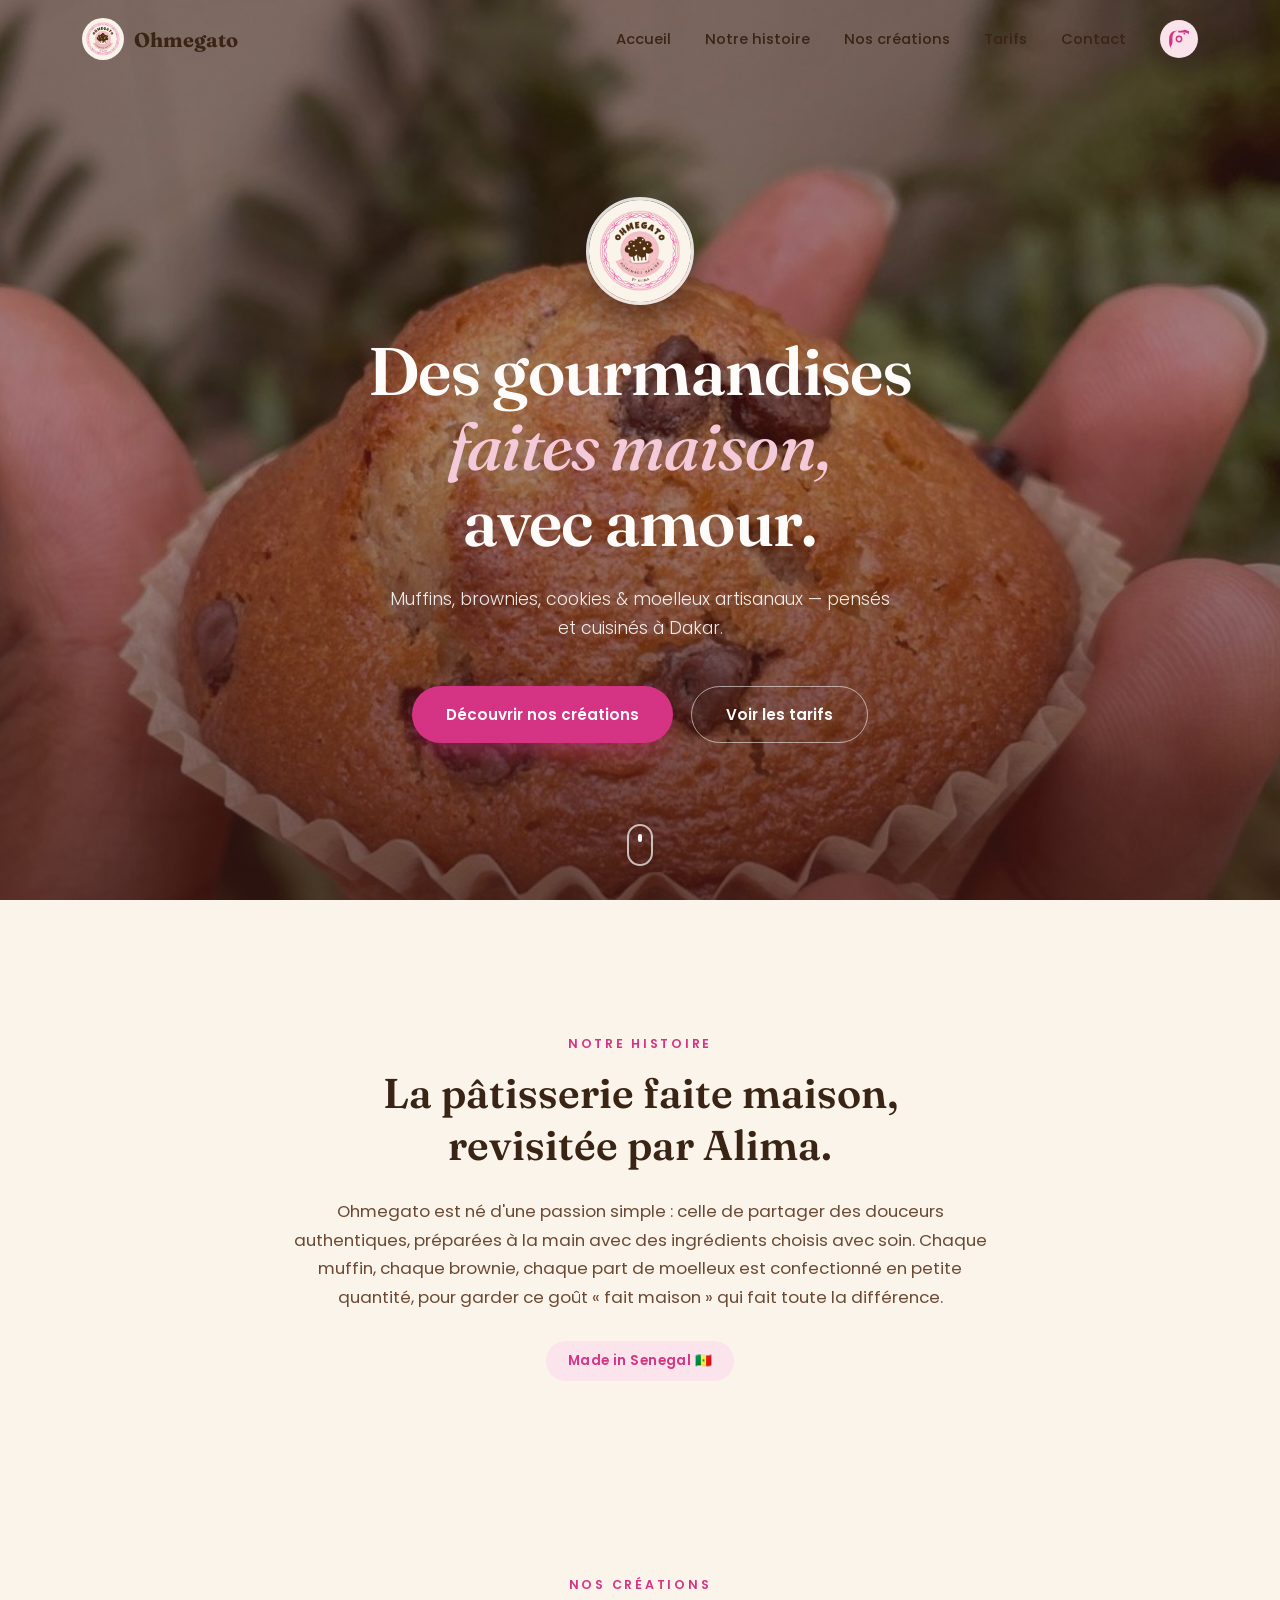
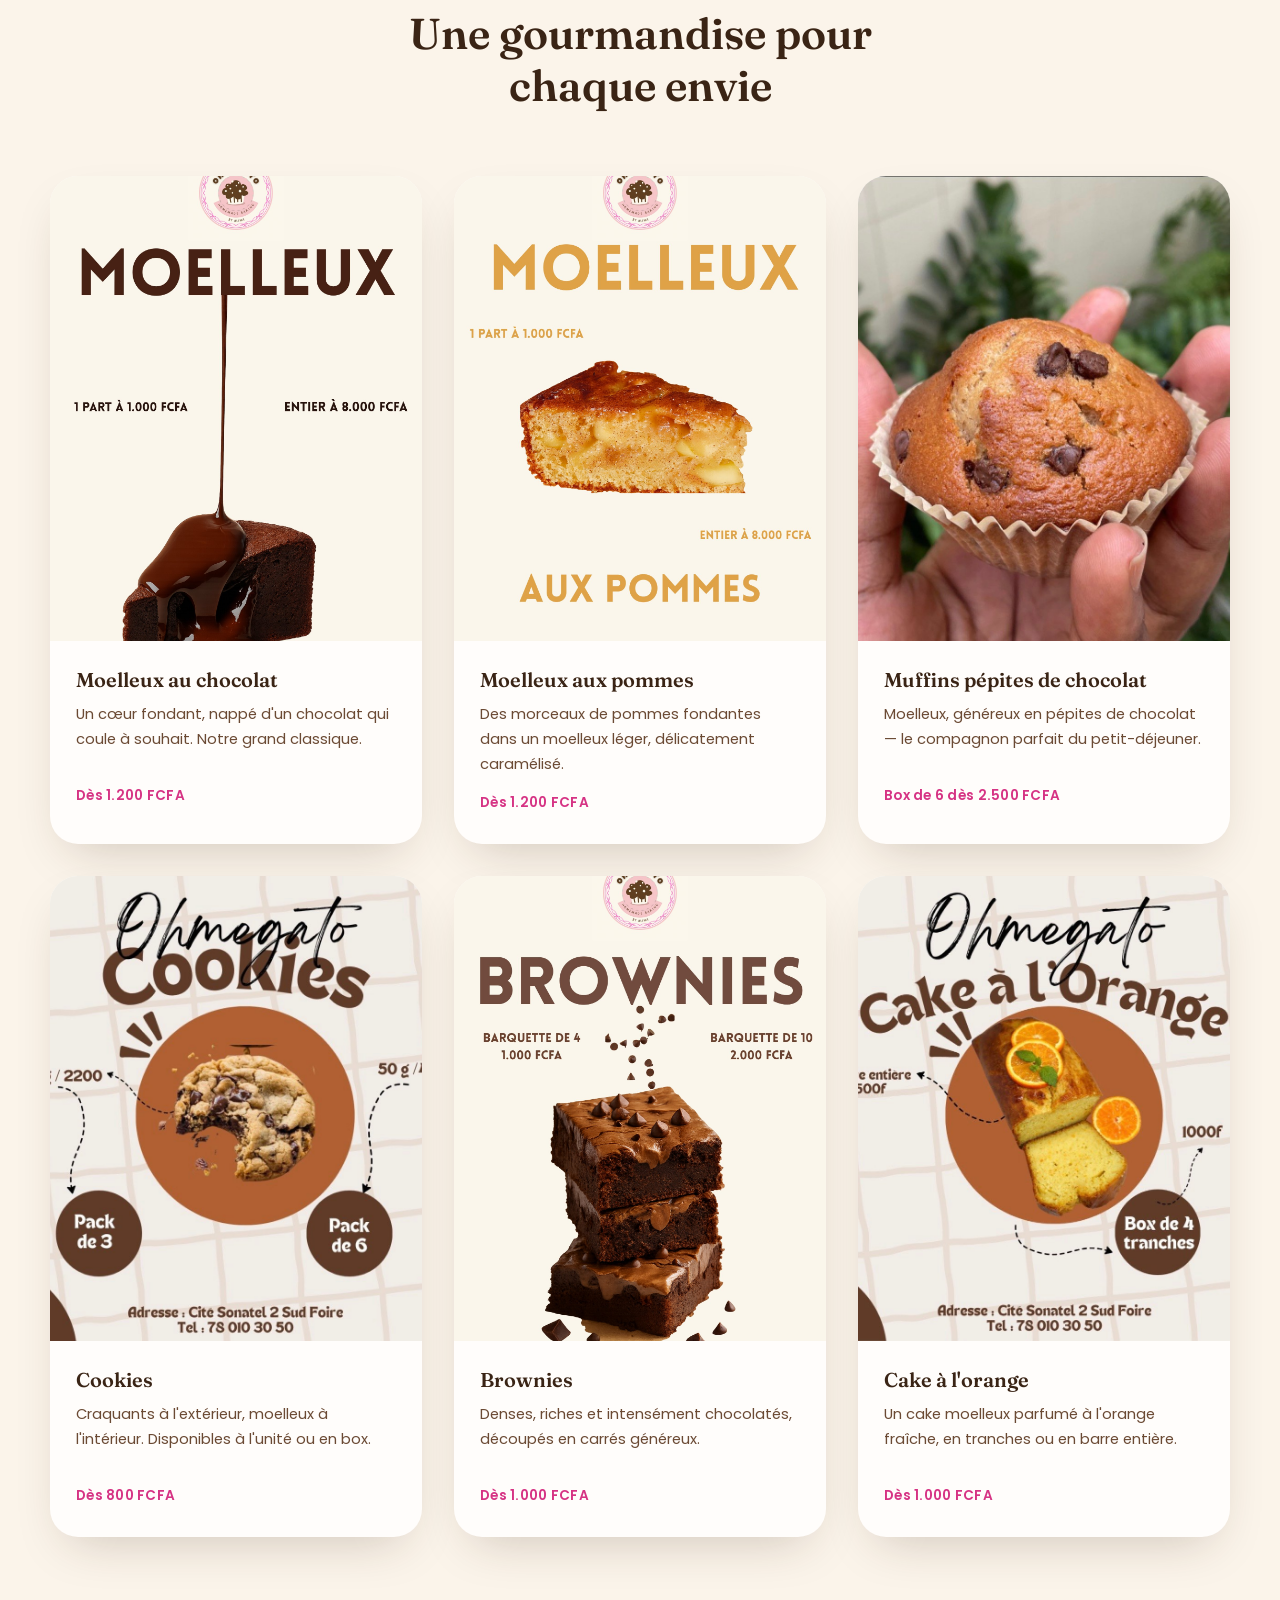
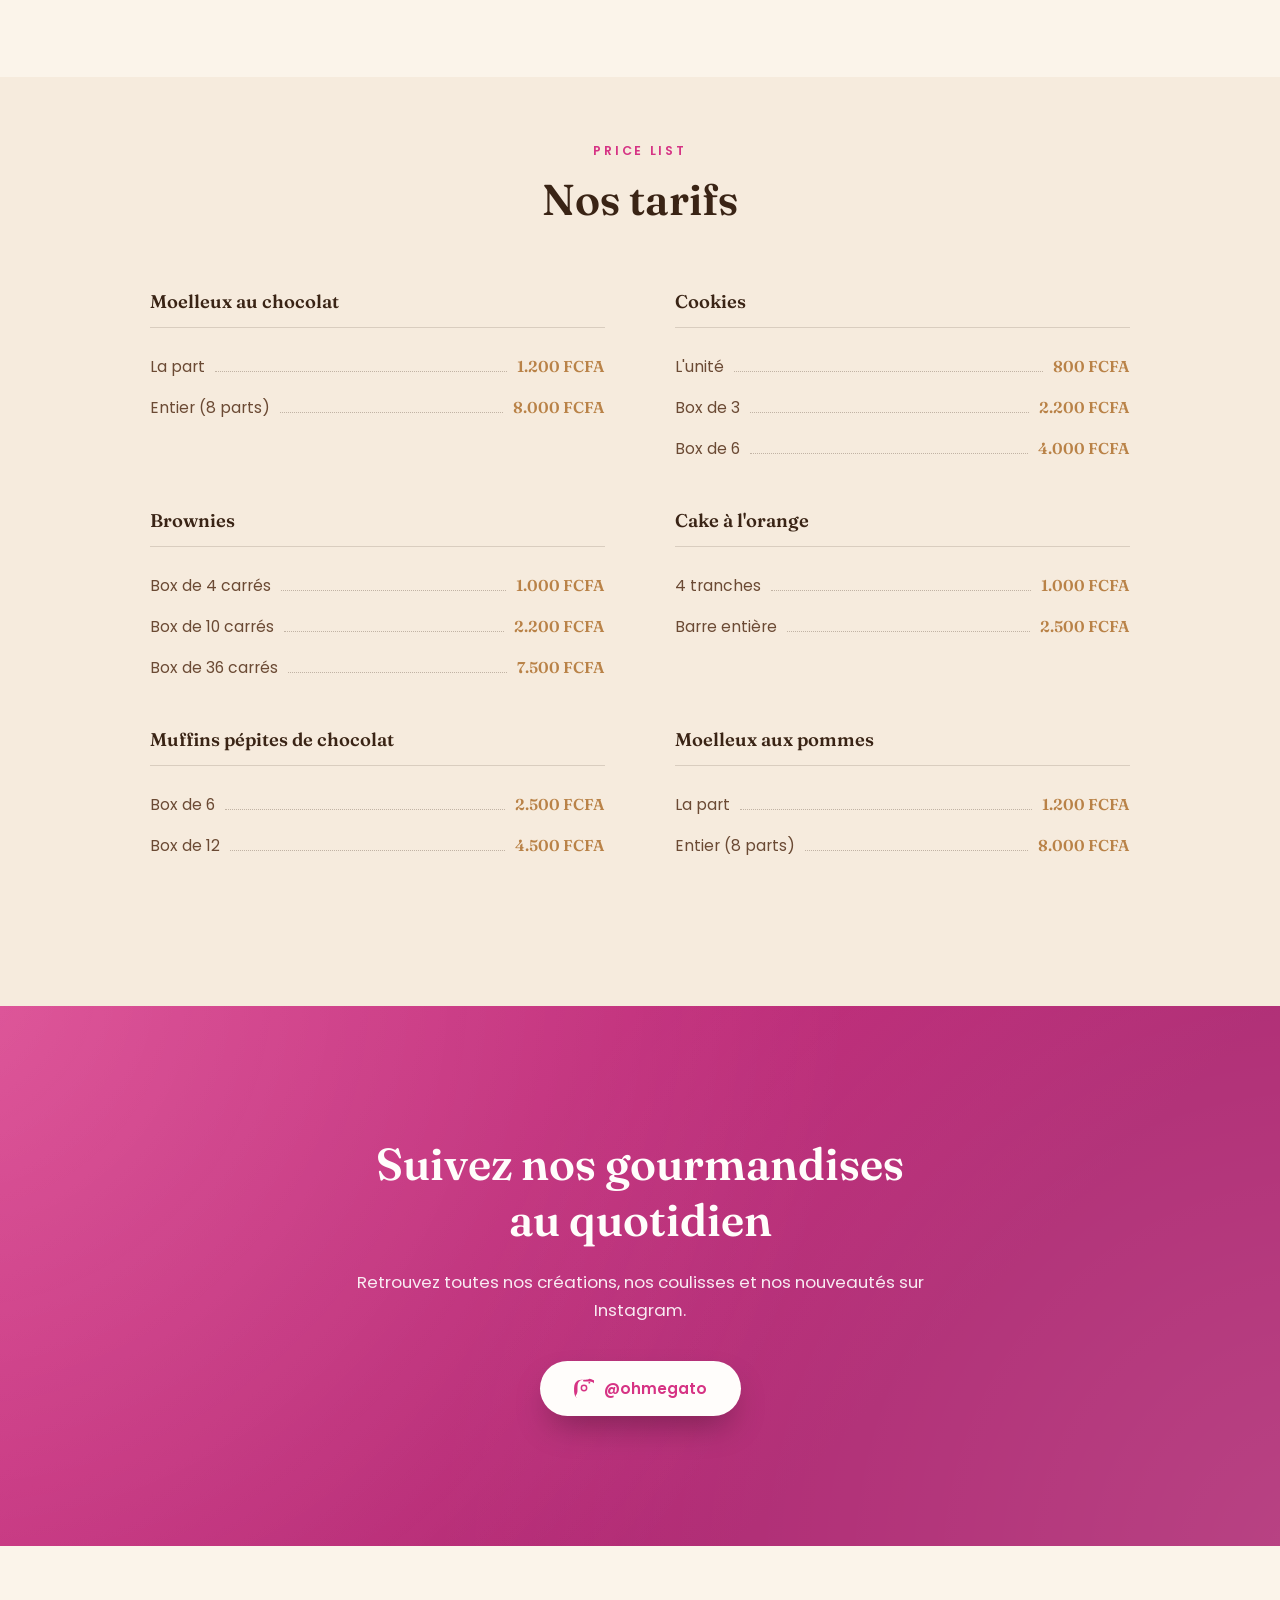
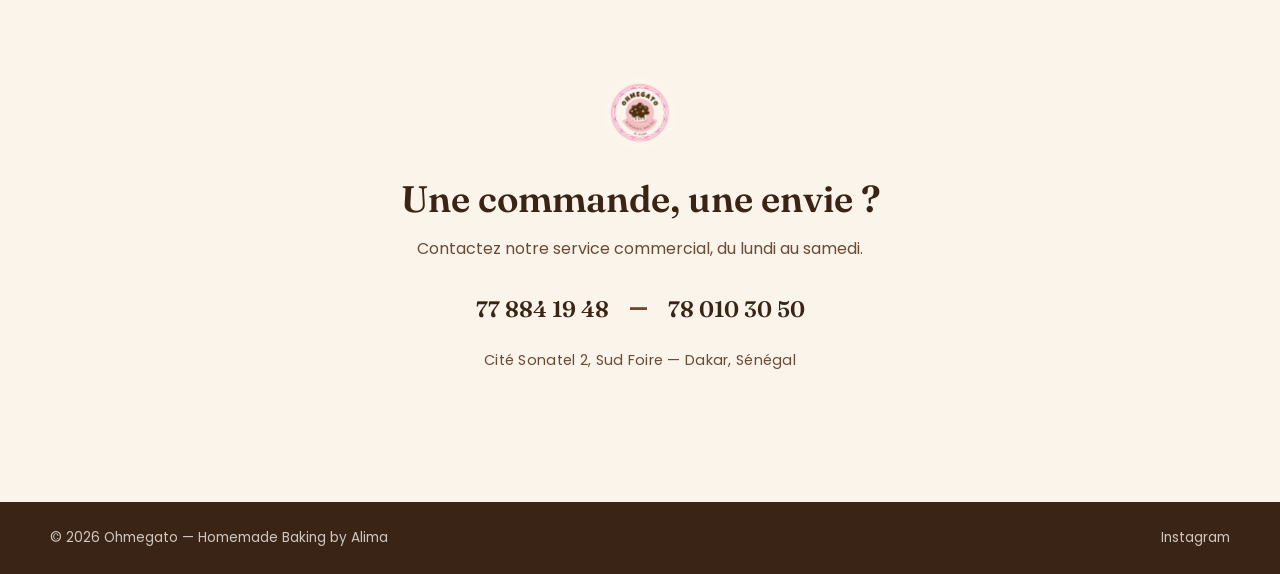
==== index.html @ d4d4fb80 "Upgrade product photos and correct contact phone number Replace the moelleux au chocolat and moelleu" ====
<!DOCTYPE html>
<html lang="fr">
<head>
<meta charset="UTF-8">
<meta name="viewport" content="width=device-width, initial-scale=1.0">
<title>Ohmegato — Pâtisserie artisanale faite maison</title>
<meta name="description" content="Ohmegato by Alima — muffins, brownies, cookies, cakes et moelleux faits maison à Dakar, Sénégal.">
<link rel="icon" href="assets/images/logo.png">
<link rel="preconnect" href="https://fonts.googleapis.com">
<link rel="preconnect" href="https://fonts.gstatic.com" crossorigin>
<link href="https://fonts.googleapis.com/css2?family=Fraunces:ital,opsz,wght@0,9..144,400;0,9..144,600;0,9..144,700;1,9..144,500&family=Poppins:wght@300;400;500;600;700&display=swap" rel="stylesheet">
<link rel="stylesheet" href="css/style.css">
</head>
<body>

<div class="grain"></div>

<header class="nav" id="nav">
  <div class="nav__inner">
    <a href="#accueil" class="nav__brand">
      <img src="assets/images/logo.png" alt="Ohmegato" class="nav__logo">
      <span>Ohmegato</span>
    </a>
    <nav class="nav__links" id="navLinks">
      <a href="#accueil">Accueil</a>
      <a href="#histoire">Notre histoire</a>
      <a href="#creations">Nos créations</a>
      <a href="#tarifs">Tarifs</a>
      <a href="#contact">Contact</a>
      <a href="https://www.instagram.com/ohmegato" target="_blank" rel="noopener" class="nav__insta" aria-label="Instagram">
        <svg viewBox="0 0 24 24" width="20" height="20"><path fill="currentColor" d="M12 2.2c3.2 0 3.6 0 4.9.1 1.2.1 2.1.3 2.9.6.8.3 1.4.7 2.1 1.4.7.7 1.1 1.3 1.4 2.1.3.8.5 1.7.6 2.9.1 1.3.1 1.7.1 4.9s0 3.6-.1 4.9c-.1 1.2-.3 2.1-.6 2.9-.3.8-.7 1.4-1.4 2.1-.7.7-1.3 1.1-2.1 1.4-.8.3-1.7.5-2.9.6-1.3.1-1.7.1-4.9.1s-3.6 0-4.9-.1c-1.2-.1-2.1-.3-2.9-.6-.8-.3-1.4-.7-2.1-1.4-.7-.7-1.1-1.3-1.4-2.1-.3-.8-.5-1.7-.6-2.9C2.2 15.6 2.2 15.2 2.2 12s0-3.6.1-4.9c.1-1.2.3-2.1.6-2.9.3-.8.7-1.4 1.4-2.1.7-.7 1.3-1.1 2.1-1.4.8-.3 1.7-.5 2.9-.6C8.4 2.2 8.8 2.2 12 2.2M12 0C8.7 0 8.3 0 7 .1 5.7.1 4.5.4 3.5.8c-1 .4-1.9 1-2.7 1.8C0 3.4-.6 4.3-1 5.3c-.4 1-.7 2.2-.8 3.5C-1.9 10.1-1.9 10.5-1.9 12s0 1.9.1 3.2c.1 1.3.4 2.5.8 3.5.4 1 1 1.9 1.8 2.7.8.8 1.7 1.4 2.7 1.8 1 .4 2.2.7 3.5.8 1.3.1 1.7.1 5 .1s3.7 0 5-.1c1.3-.1 2.5-.4 3.5-.8 1-.4 1.9-1 2.7-1.8.8-.8 1.4-1.7 1.8-2.7.4-1 .7-2.2.8-3.5.1-1.3.1-1.7.1-5s0-1.9-.1-3.2c-.1-1.3-.4-2.5-.8-3.5-.4-1-1-1.9-1.8-2.7C21.6.8 20.7.2 19.7-.2c-1-.4-2.2-.7-3.5-.8C15 0 14.6 0 12 0" transform="translate(2 2)"/><circle cx="12" cy="12" r="3.2" fill="none" stroke="currentColor" stroke-width="1.8"/><circle cx="18.4" cy="5.6" r="1.1" fill="currentColor"/></svg>
      </a>
    </nav>
    <button class="nav__burger" id="navBurger" aria-label="Menu">
      <span></span><span></span><span></span>
    </button>
  </div>
</header>

<main>

  <section class="hero" id="accueil">
    <div class="hero__bg" style="background-image:url('assets/images/muffin-choco-hand.jpeg')"></div>
    <div class="hero__overlay"></div>
    <div class="hero__content reveal">
      <img src="assets/images/logo.png" alt="Ohmegato — Homemade Baking by Alima" class="hero__logo">
      <h1>Des gourmandises<br><em>faites maison,</em><br>avec amour.</h1>
      <p class="hero__subtitle">Muffins, brownies, cookies &amp; moelleux artisanaux — pensés et cuisinés à Dakar.</p>
      <div class="hero__actions">
        <a href="#creations" class="btn btn--primary">Découvrir nos créations</a>
        <a href="#tarifs" class="btn btn--ghost">Voir les tarifs</a>
      </div>
    </div>
    <a href="#histoire" class="hero__scroll" aria-label="Défiler vers le bas">
      <span></span>
    </a>
  </section>

  <section class="story" id="histoire">
    <div class="story__inner reveal">
      <span class="eyebrow">Notre histoire</span>
      <h2>La pâtisserie faite maison, <br>revisitée par Alima.</h2>
      <p>
        Ohmegato est né d'une passion simple&nbsp;: celle de partager des douceurs authentiques,
        préparées à la main avec des ingrédients choisis avec soin. Chaque muffin, chaque brownie,
        chaque part de moelleux est confectionné en petite quantité, pour garder ce goût
        « fait maison » qui fait toute la différence.
      </p>
      <span class="badge">Made in Senegal 🇸🇳</span>
    </div>
  </section>

  <section class="creations" id="creations">
    <div class="section__head reveal">
      <span class="eyebrow">Nos créations</span>
      <h2>Une gourmandise pour<br>chaque envie</h2>
    </div>

    <div class="gallery">

      <article class="card card--photo reveal">
        <div class="card__media">
          <img src="assets/images/moelleux-chocolat.jpeg" alt="Moelleux au chocolat, coulant au coeur fondant">
        </div>
        <div class="card__body">
          <h3>Moelleux au chocolat</h3>
          <p>Un cœur fondant, nappé d'un chocolat qui coule à souhait. Notre grand classique.</p>
          <span class="card__price">Dès 1.200 FCFA</span>
        </div>
      </article>

      <article class="card card--photo reveal">
        <div class="card__media">
          <img src="assets/images/moelleux-pommes.jpeg" alt="Moelleux aux pommes caramélisées">
        </div>
        <div class="card__body">
          <h3>Moelleux aux pommes</h3>
          <p>Des morceaux de pommes fondantes dans un moelleux léger, délicatement caramélisé.</p>
          <span class="card__price">Dès 1.200 FCFA</span>
        </div>
      </article>

      <article class="card card--photo reveal">
        <div class="card__media">
          <img src="assets/images/muffin-choco-hand.jpeg" alt="Muffin aux pépites de chocolat">
        </div>
        <div class="card__body">
          <h3>Muffins pépites de chocolat</h3>
          <p>Moelleux, généreux en pépites de chocolat — le compagnon parfait du petit-déjeuner.</p>
          <span class="card__price">Box de 6 dès 2.500 FCFA</span>
        </div>
      </article>

      <article class="card card--photo reveal">
        <div class="card__media">
          <img src="assets/images/cookies-poster.jpeg" alt="Cookies Ohmegato aux pépites de chocolat">
        </div>
        <div class="card__body">
          <h3>Cookies</h3>
          <p>Craquants à l'extérieur, moelleux à l'intérieur. Disponibles à l'unité ou en box.</p>
          <span class="card__price">Dès 800 FCFA</span>
        </div>
      </article>

      <article class="card card--photo reveal">
        <div class="card__media">
          <img src="assets/images/brownies-poster.jpeg" alt="Brownies Ohmegato empilés et fondants">
        </div>
        <div class="card__body">
          <h3>Brownies</h3>
          <p>Denses, riches et intensément chocolatés, découpés en carrés généreux.</p>
          <span class="card__price">Dès 1.000 FCFA</span>
        </div>
      </article>

      <article class="card card--photo reveal">
        <div class="card__media">
          <img src="assets/images/cake-orange-poster.jpeg" alt="Cake à l'orange Ohmegato">
        </div>
        <div class="card__body">
          <h3>Cake à l'orange</h3>
          <p>Un cake moelleux parfumé à l'orange fraîche, en tranches ou en barre entière.</p>
          <span class="card__price">Dès 1.000 FCFA</span>
        </div>
      </article>

    </div>
  </section>

  <section class="tarifs" id="tarifs">
    <div class="section__head reveal">
      <span class="eyebrow">Price list</span>
      <h2>Nos tarifs</h2>
    </div>

    <div class="pricelist reveal">

      <div class="pricelist__group">
        <h3>Moelleux au chocolat</h3>
        <div class="pricelist__row"><span>La part</span><i></i><strong>1.200 FCFA</strong></div>
        <div class="pricelist__row"><span>Entier (8 parts)</span><i></i><strong>8.000 FCFA</strong></div>
      </div>

      <div class="pricelist__group">
        <h3>Cookies</h3>
        <div class="pricelist__row"><span>L'unité</span><i></i><strong>800 FCFA</strong></div>
        <div class="pricelist__row"><span>Box de 3</span><i></i><strong>2.200 FCFA</strong></div>
        <div class="pricelist__row"><span>Box de 6</span><i></i><strong>4.000 FCFA</strong></div>
      </div>

      <div class="pricelist__group">
        <h3>Brownies</h3>
        <div class="pricelist__row"><span>Box de 4 carrés</span><i></i><strong>1.000 FCFA</strong></div>
        <div class="pricelist__row"><span>Box de 10 carrés</span><i></i><strong>2.200 FCFA</strong></div>
        <div class="pricelist__row"><span>Box de 36 carrés</span><i></i><strong>7.500 FCFA</strong></div>
      </div>

      <div class="pricelist__group">
        <h3>Cake à l'orange</h3>
        <div class="pricelist__row"><span>4 tranches</span><i></i><strong>1.000 FCFA</strong></div>
        <div class="pricelist__row"><span>Barre entière</span><i></i><strong>2.500 FCFA</strong></div>
      </div>

      <div class="pricelist__group">
        <h3>Muffins pépites de chocolat</h3>
        <div class="pricelist__row"><span>Box de 6</span><i></i><strong>2.500 FCFA</strong></div>
        <div class="pricelist__row"><span>Box de 12</span><i></i><strong>4.500 FCFA</strong></div>
      </div>

      <div class="pricelist__group">
        <h3>Moelleux aux pommes</h3>
        <div class="pricelist__row"><span>La part</span><i></i><strong>1.200 FCFA</strong></div>
        <div class="pricelist__row"><span>Entier (8 parts)</span><i></i><strong>8.000 FCFA</strong></div>
      </div>

    </div>
  </section>

  <section class="insta">
    <div class="insta__inner reveal">
      <h2>Suivez nos gourmandises<br>au quotidien</h2>
      <p>Retrouvez toutes nos créations, nos coulisses et nos nouveautés sur Instagram.</p>
      <a href="https://www.instagram.com/ohmegato" target="_blank" rel="noopener" class="btn btn--primary btn--insta">
        <svg viewBox="0 0 24 24" width="20" height="20"><path fill="currentColor" d="M12 2.2c3.2 0 3.6 0 4.9.1 1.2.1 2.1.3 2.9.6.8.3 1.4.7 2.1 1.4.7.7 1.1 1.3 1.4 2.1.3.8.5 1.7.6 2.9.1 1.3.1 1.7.1 4.9s0 3.6-.1 4.9c-.1 1.2-.3 2.1-.6 2.9-.3.8-.7 1.4-1.4 2.1-.7.7-1.3 1.1-2.1 1.4-.8.3-1.7.5-2.9.6-1.3.1-1.7.1-4.9.1s-3.6 0-4.9-.1c-1.2-.1-2.1-.3-2.9-.6-.8-.3-1.4-.7-2.1-1.4-.7-.7-1.1-1.3-1.4-2.1-.3-.8-.5-1.7-.6-2.9C2.2 15.6 2.2 15.2 2.2 12s0-3.6.1-4.9c.1-1.2.3-2.1.6-2.9.3-.8.7-1.4 1.4-2.1.7-.7 1.3-1.1 2.1-1.4.8-.3 1.7-.5 2.9-.6C8.4 2.2 8.8 2.2 12 2.2M12 0C8.7 0 8.3 0 7 .1 5.7.1 4.5.4 3.5.8c-1 .4-1.9 1-2.7 1.8C0 3.4-.6 4.3-1 5.3c-.4 1-.7 2.2-.8 3.5C-1.9 10.1-1.9 10.5-1.9 12s0 1.9.1 3.2c.1 1.3.4 2.5.8 3.5.4 1 1 1.9 1.8 2.7.8.8 1.7 1.4 2.7 1.8 1 .4 2.2.7 3.5.8 1.3.1 1.7.1 5 .1s3.7 0 5-.1c1.3-.1 2.5-.4 3.5-.8 1-.4 1.9-1 2.7-1.8.8-.8 1.4-1.7 1.8-2.7.4-1 .7-2.2.8-3.5.1-1.3.1-1.7.1-5s0-1.9-.1-3.2c-.1-1.3-.4-2.5-.8-3.5-.4-1-1-1.9-1.8-2.7C21.6.8 20.7.2 19.7-.2c-1-.4-2.2-.7-3.5-.8C15 0 14.6 0 12 0" transform="translate(2 2)"/><circle cx="12" cy="12" r="3.2" fill="none" stroke="currentColor" stroke-width="1.8"/><circle cx="18.4" cy="5.6" r="1.1" fill="currentColor"/></svg>
        @ohmegato
      </a>
    </div>
  </section>

  <section class="contact" id="contact">
    <div class="contact__inner reveal">
      <img src="assets/images/logo.png" alt="Ohmegato" class="contact__logo">
      <h2>Une commande, une envie ?</h2>
      <p>Contactez notre service commercial, du lundi au samedi.</p>
      <div class="contact__phones">
        <a href="tel:+221778419948">77 884 19 48</a>
        <span>—</span>
        <a href="tel:+221780103050">78 010 30 50</a>
      </div>
      <p class="contact__address">Cité Sonatel 2, Sud Foire — Dakar, Sénégal</p>
    </div>
  </section>

</main>

<footer class="footer">
  <div class="footer__inner">
    <span>© <span id="year"></span> Ohmegato — Homemade Baking by Alima</span>
    <a href="https://www.instagram.com/ohmegato" target="_blank" rel="noopener">Instagram</a>
  </div>
</footer>

<script src="js/script.js"></script>
</body>
</html>
---- css/style.css ----
/* ---------- Design tokens ---------- */
:root{
  --cream: #FBF4EA;
  --cream-soft: #F6EBDD;
  --pink: #F4CBDB;
  --pink-soft: #FBE4EC;
  --magenta: #D63384;
  --brown: #3A2415;
  --brown-soft: #6B4A34;
  --gold: #B98247;
  --white: #FFFDFB;

  --font-display: 'Fraunces', serif;
  --font-body: 'Poppins', sans-serif;

  --shadow-soft: 0 20px 50px -20px rgba(58,36,21,0.25);
  --radius-lg: 28px;
  --radius-md: 18px;
  --ease: cubic-bezier(.22,1,.36,1);
}

*{ box-sizing: border-box; }
html{ scroll-behavior: smooth; }
body{
  margin:0;
  font-family: var(--font-body);
  background: var(--cream);
  color: var(--brown);
  overflow-x: hidden;
  -webkit-font-smoothing: antialiased;
}
img{ max-width: 100%; display:block; }
a{ color: inherit; text-decoration: none; }
h1,h2,h3{ font-family: var(--font-display); margin: 0; font-weight: 600; }
p{ margin:0; line-height: 1.7; }

.eyebrow{
  display:inline-block;
  font-size: 0.78rem;
  letter-spacing: 0.22em;
  text-transform: uppercase;
  color: var(--magenta);
  font-weight: 600;
  margin-bottom: 14px;
}

/* film-grain overlay for texture */
.grain{
  position: fixed; inset:0; z-index: 999; pointer-events:none;
  opacity: 0.035; mix-blend-mode: multiply;
  background-image: url("data:image/svg+xml,%3Csvg xmlns='http://www.w3.org/2000/svg' width='120' height='120'%3E%3Cfilter id='n'%3E%3CfeTurbulence type='fractalNoise' baseFrequency='0.9' numOctaves='2' stitchTiles='stitch'/%3E%3C/filter%3E%3Crect width='100%25' height='100%25' filter='url(%23n)'/%3E%3C/svg%3E");
}

/* ---------- Buttons ---------- */
.btn{
  display:inline-flex; align-items:center; gap:10px;
  padding: 16px 34px;
  border-radius: 999px;
  font-weight: 600;
  font-size: 0.95rem;
  transition: transform .35s var(--ease), box-shadow .35s var(--ease), background .35s var(--ease), color .35s var(--ease);
  white-space: nowrap;
}
.btn--primary{
  background: var(--magenta);
  color: var(--white);
  box-shadow: 0 12px 30px -8px rgba(214,51,132,0.55);
}
.btn--primary:hover{ transform: translateY(-3px); box-shadow: 0 18px 34px -8px rgba(214,51,132,0.65); }
.btn--ghost{
  background: transparent;
  border: 1.5px solid rgba(58,36,21,0.35);
  color: var(--brown);
}
.btn--ghost:hover{ background: var(--brown); color: var(--white); transform: translateY(-3px); }

/* ---------- Nav ---------- */
.nav{
  position: fixed; top:0; left:0; right:0; z-index: 500;
  padding: 18px 0;
  transition: background .4s var(--ease), padding .4s var(--ease), box-shadow .4s var(--ease);
}
.nav.scrolled{
  background: rgba(251,244,234,0.9);
  backdrop-filter: blur(14px);
  padding: 10px 0;
  box-shadow: 0 8px 30px -20px rgba(58,36,21,0.4);
}
.nav__inner{
  max-width: 1180px; margin: 0 auto; padding: 0 32px;
  display:flex; align-items:center; justify-content: space-between;
}
.nav__brand{
  display:flex; align-items:center; gap:10px;
  font-family: var(--font-display); font-weight: 700; font-size: 1.25rem;
  color: var(--brown);
}
.nav__logo{ width: 42px; height: 42px; border-radius: 50%; object-fit: cover; }
.nav__links{ display:flex; align-items:center; gap: 34px; font-size: 0.92rem; font-weight: 500; }
.nav__links a{ position:relative; padding: 4px 0; }
.nav__links a:not(.nav__insta)::after{
  content:''; position:absolute; left:0; bottom:-2px; width:0; height:2px;
  background: var(--magenta); transition: width .3s var(--ease);
}
.nav__links a:not(.nav__insta):hover::after{ width:100%; }
.nav__insta{
  display:flex; align-items:center; justify-content:center;
  width: 38px; height: 38px; border-radius: 50%;
  background: var(--pink-soft); color: var(--magenta);
  transition: background .3s var(--ease), color .3s var(--ease), transform .3s var(--ease);
}
.nav__insta:hover{ background: var(--magenta); color: var(--white); transform: rotate(8deg) scale(1.05); }
.nav__burger{ display:none; background:none; border:none; cursor:pointer; width: 34px; height: 24px; flex-direction:column; justify-content:space-between; padding:0; }
.nav__burger span{ display:block; height:2px; background: var(--brown); border-radius: 2px; }

/* ---------- Hero ---------- */
.hero{
  position: relative; min-height: 100svh; display:flex; align-items:center; justify-content:center;
  overflow:hidden;
}
.hero__bg{
  position:absolute; inset:0; background-size:cover; background-position: center 30%;
  transform: scale(1.08); animation: heroZoom 18s ease-in-out infinite alternate;
}
@keyframes heroZoom{ from{ transform: scale(1.08);} to{ transform: scale(1.16);} }
.hero__overlay{
  position:absolute; inset:0;
  background: linear-gradient(180deg, rgba(58,24,20,0.55) 0%, rgba(58,24,20,0.45) 45%, rgba(58,24,20,0.75) 100%);
}
.hero__content{
  position:relative; z-index:2; text-align:center; color: var(--white);
  padding: 140px 24px 100px; max-width: 780px;
}
.hero__logo{
  width: 108px; height:108px; border-radius:50%; margin: 0 auto 28px;
  box-shadow: 0 20px 40px -10px rgba(0,0,0,0.5);
  border: 3px solid rgba(255,255,255,0.85);
}
.hero__content h1{
  font-size: clamp(2.4rem, 6vw, 4.2rem);
  line-height: 1.12;
  font-weight: 600;
  letter-spacing: -0.01em;
}
.hero__content h1 em{ font-style: italic; color: var(--pink); font-weight: 500; }
.hero__subtitle{
  display:block; margin: 26px auto 0; max-width: 520px;
  font-size: 1.08rem; color: rgba(255,255,255,0.9); font-weight: 300;
}
.hero__actions{ margin-top: 42px; display:flex; gap:18px; justify-content:center; flex-wrap:wrap; }
.hero .btn--ghost{ border-color: rgba(255,255,255,0.55); color: var(--white); }
.hero .btn--ghost:hover{ background: var(--white); color: var(--brown); }

.hero__scroll{
  position:absolute; bottom: 34px; left:50%; transform: translateX(-50%); z-index:2;
  width: 26px; height: 42px; border-radius: 20px; border: 2px solid rgba(255,255,255,0.7);
}
.hero__scroll span{
  position:absolute; top:8px; left:50%; width:4px; height:8px; border-radius:2px;
  background: var(--white); transform: translateX(-50%);
  animation: scrollDot 1.8s ease infinite;
}
@keyframes scrollDot{ 0%{ opacity:1; top:8px;} 70%{ opacity:0; top:22px;} 100%{opacity:0; top:8px;} }

/* ---------- Story ---------- */
.story{ padding: 130px 24px; }
.story__inner{ max-width: 720px; margin: 0 auto; text-align:center; }
.story__inner h2{ font-size: clamp(1.8rem, 4vw, 2.6rem); margin-bottom: 26px; line-height:1.25; }
.story__inner p{ font-size: 1.05rem; color: var(--brown-soft); }
.badge{
  display:inline-block; margin-top: 30px; padding: 10px 22px;
  background: var(--pink-soft); color: var(--magenta); border-radius: 999px;
  font-weight: 600; font-size: 0.85rem; letter-spacing: 0.03em;
}

/* ---------- Section head ---------- */
.section__head{ text-align:center; max-width: 640px; margin: 0 auto 64px; padding: 0 24px; }
.section__head h2{ font-size: clamp(1.9rem, 4.2vw, 2.7rem); line-height:1.2; }

/* ---------- Creations / Gallery ---------- */
.creations{ padding: 60px 24px 140px; background: var(--cream); }
.gallery{
  max-width: 1180px; margin: 0 auto;
  display:grid; grid-template-columns: repeat(3, 1fr); gap: 32px;
}
.card{
  background: var(--white); border-radius: var(--radius-lg); overflow:hidden;
  box-shadow: var(--shadow-soft);
  transition: transform .5s var(--ease), box-shadow .5s var(--ease);
}
.card:hover{ transform: translateY(-10px); box-shadow: 0 30px 60px -20px rgba(58,36,21,0.35); }
.card__media{ aspect-ratio: 4/5; overflow:hidden; }
.card__media img{ width:100%; height:100%; object-fit: cover; transition: transform .7s var(--ease); }
.card:hover .card__media img{ transform: scale(1.08); }
.card__media--placeholder{
  display:flex; align-items:center; justify-content:center;
  background: linear-gradient(150deg, var(--pink-soft), var(--pink));
  font-size: 3.4rem;
}
.card__body{ padding: 26px 26px 30px; }
.card__body h3{ font-size: 1.25rem; margin-bottom: 10px; }
.card__body p{ color: var(--brown-soft); font-size: 0.92rem; min-height: 68px; }
.card__price{
  display:inline-block; margin-top: 16px; font-weight: 600; font-size: 0.85rem;
  color: var(--magenta); letter-spacing: 0.02em;
}

/* ---------- Price list ---------- */
.tarifs{ padding: 60px 24px 140px; background: var(--cream-soft); position:relative; }
.pricelist{
  max-width: 980px; margin: 0 auto;
  display:grid; grid-template-columns: 1fr 1fr; gap: 40px 70px;
}
.pricelist__group h3{
  font-size: 1.15rem; color: var(--brown);
  padding-bottom: 14px; margin-bottom: 18px;
  border-bottom: 1.5px solid rgba(58,36,21,0.15);
}
.pricelist__row{
  display:flex; align-items: baseline; gap: 10px;
  padding: 9px 0; font-size: 0.98rem;
}
.pricelist__row span:first-child{ color: var(--brown-soft); white-space: nowrap; }
.pricelist__row i{ flex:1; border-bottom: 1.5px dotted rgba(58,36,21,0.28); margin-bottom: 5px; }
.pricelist__row strong{ color: var(--gold); font-family: var(--font-display); font-weight: 600; white-space: nowrap; }

/* ---------- Instagram CTA ---------- */
.insta{
  padding: 130px 24px;
  background: linear-gradient(135deg, var(--magenta), #ad2570 70%);
  color: var(--white); text-align:center;
  position: relative; overflow:hidden;
}
.insta::before{
  content:''; position:absolute; inset:-40%;
  background: radial-gradient(circle at 20% 20%, rgba(255,255,255,0.18), transparent 45%),
              radial-gradient(circle at 80% 80%, rgba(255,255,255,0.14), transparent 45%);
}
.insta__inner{ position:relative; max-width: 640px; margin:0 auto; }
.insta h2{ font-size: clamp(1.9rem, 4.4vw, 2.8rem); line-height:1.25; margin-bottom: 20px; }
.insta p{ color: rgba(255,255,255,0.9); font-size: 1.05rem; }
.btn--insta{ margin-top: 36px; background: var(--white); color: var(--magenta); box-shadow: 0 16px 34px -10px rgba(0,0,0,0.35); }
.btn--insta:hover{ background: var(--brown); color: var(--white); }

/* ---------- Contact ---------- */
.contact{ padding: 130px 24px; text-align:center; background: var(--cream); }
.contact__logo{ width: 74px; height:74px; border-radius:50%; margin: 0 auto 26px; }
.contact__inner h2{ font-size: clamp(1.7rem, 3.6vw, 2.3rem); margin-bottom: 14px; }
.contact__inner p{ color: var(--brown-soft); }
.contact__phones{ margin-top: 30px; font-family: var(--font-display); font-size: 1.4rem; font-weight:600; }
.contact__phones a{ transition: color .3s; }
.contact__phones a:hover{ color: var(--magenta); }
.contact__phones span{ margin: 0 14px; color: var(--brown-soft); font-family: var(--font-body); }
.contact__address{ margin-top: 22px; font-size: 0.9rem; color: var(--brown-soft); letter-spacing: 0.02em; }

/* ---------- Footer ---------- */
.footer{ background: var(--brown); color: rgba(255,255,255,0.75); padding: 26px 24px; }
.footer__inner{
  max-width: 1180px; margin:0 auto;
  display:flex; align-items:center; justify-content:space-between; flex-wrap:wrap; gap:10px;
  font-size: 0.85rem;
}
.footer a:hover{ color: var(--pink); }

/* ---------- Reveal on scroll ---------- */
.reveal{ opacity:0; transform: translateY(34px); transition: opacity .9s var(--ease), transform .9s var(--ease); }
.reveal.is-visible{ opacity:1; transform: translateY(0); }
.gallery .card{ opacity:0; transform: translateY(34px); transition: opacity .8s var(--ease), transform .8s var(--ease), box-shadow .5s var(--ease); }
.gallery .card.is-visible{ opacity:1; transform: translateY(0); }
.gallery .card:nth-child(1){ transition-delay: .05s; }
.gallery .card:nth-child(2){ transition-delay: .15s; }
.gallery .card:nth-child(3){ transition-delay: .25s; }
.gallery .card:nth-child(4){ transition-delay: .05s; }
.gallery .card:nth-child(5){ transition-delay: .15s; }
.gallery .card:nth-child(6){ transition-delay: .25s; }

/* ---------- Responsive ---------- */
@media (max-width: 920px){
  .gallery{ grid-template-columns: repeat(2, 1fr); }
  .pricelist{ grid-template-columns: 1fr; }
}
@media (max-width: 720px){
  .nav__links{
    position: fixed; top: 0; right: 0; height: 100vh; width: min(78vw, 320px);
    background: var(--white); flex-direction:column; align-items:flex-start;
    padding: 110px 36px; gap: 26px; font-size: 1.05rem;
    transform: translateX(100%); transition: transform .45s var(--ease);
    box-shadow: -20px 0 50px -20px rgba(0,0,0,0.3);
  }
  .nav__links.open{ transform: translateX(0); }
  .nav__burger{ display:flex; }
  .gallery{ grid-template-columns: 1fr; }
  .story, .creations, .tarifs, .insta, .contact{ padding-left: 20px; padding-right: 20px; }
}
@media (max-width: 480px){
  .hero__actions{ flex-direction:column; width:100%; }
  .hero__actions .btn{ justify-content:center; }
  .contact__phones{ display:flex; flex-direction:column; gap: 10px; }
  .contact__phones span{ display:none; }
}
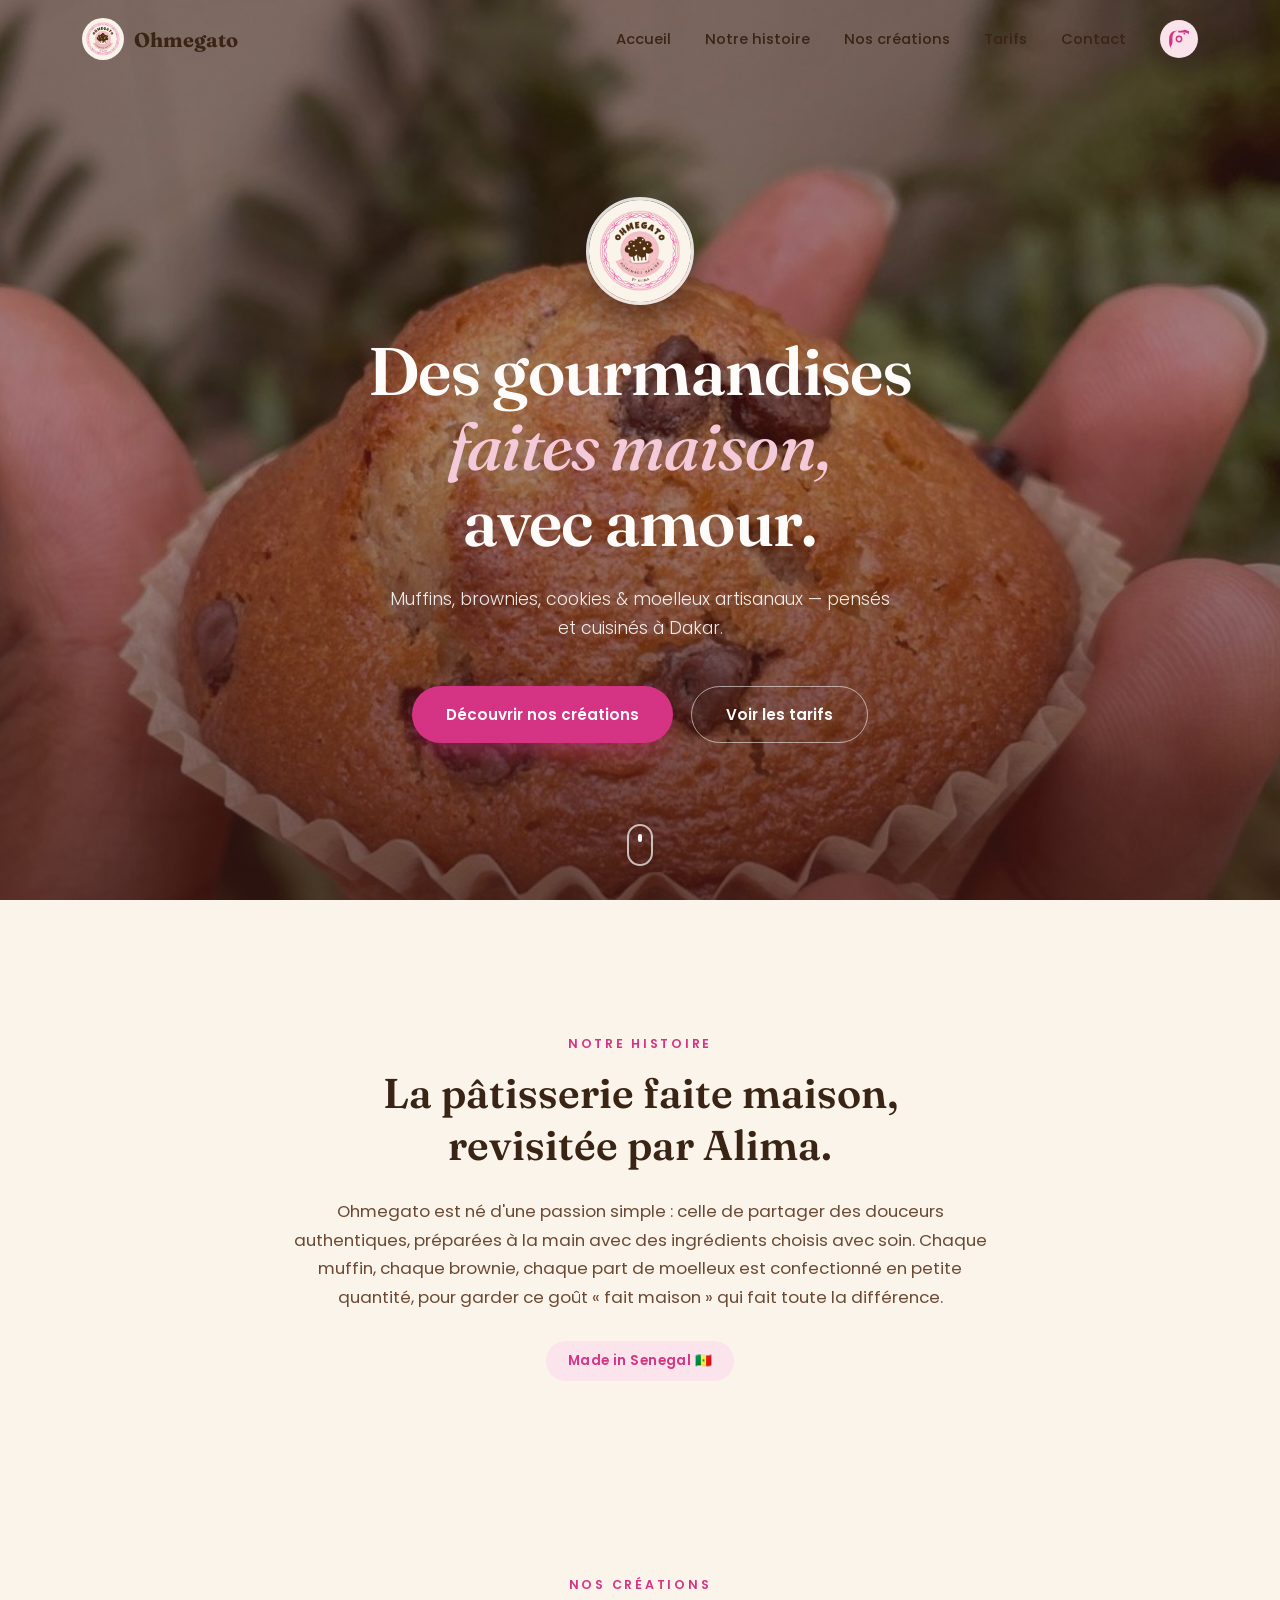
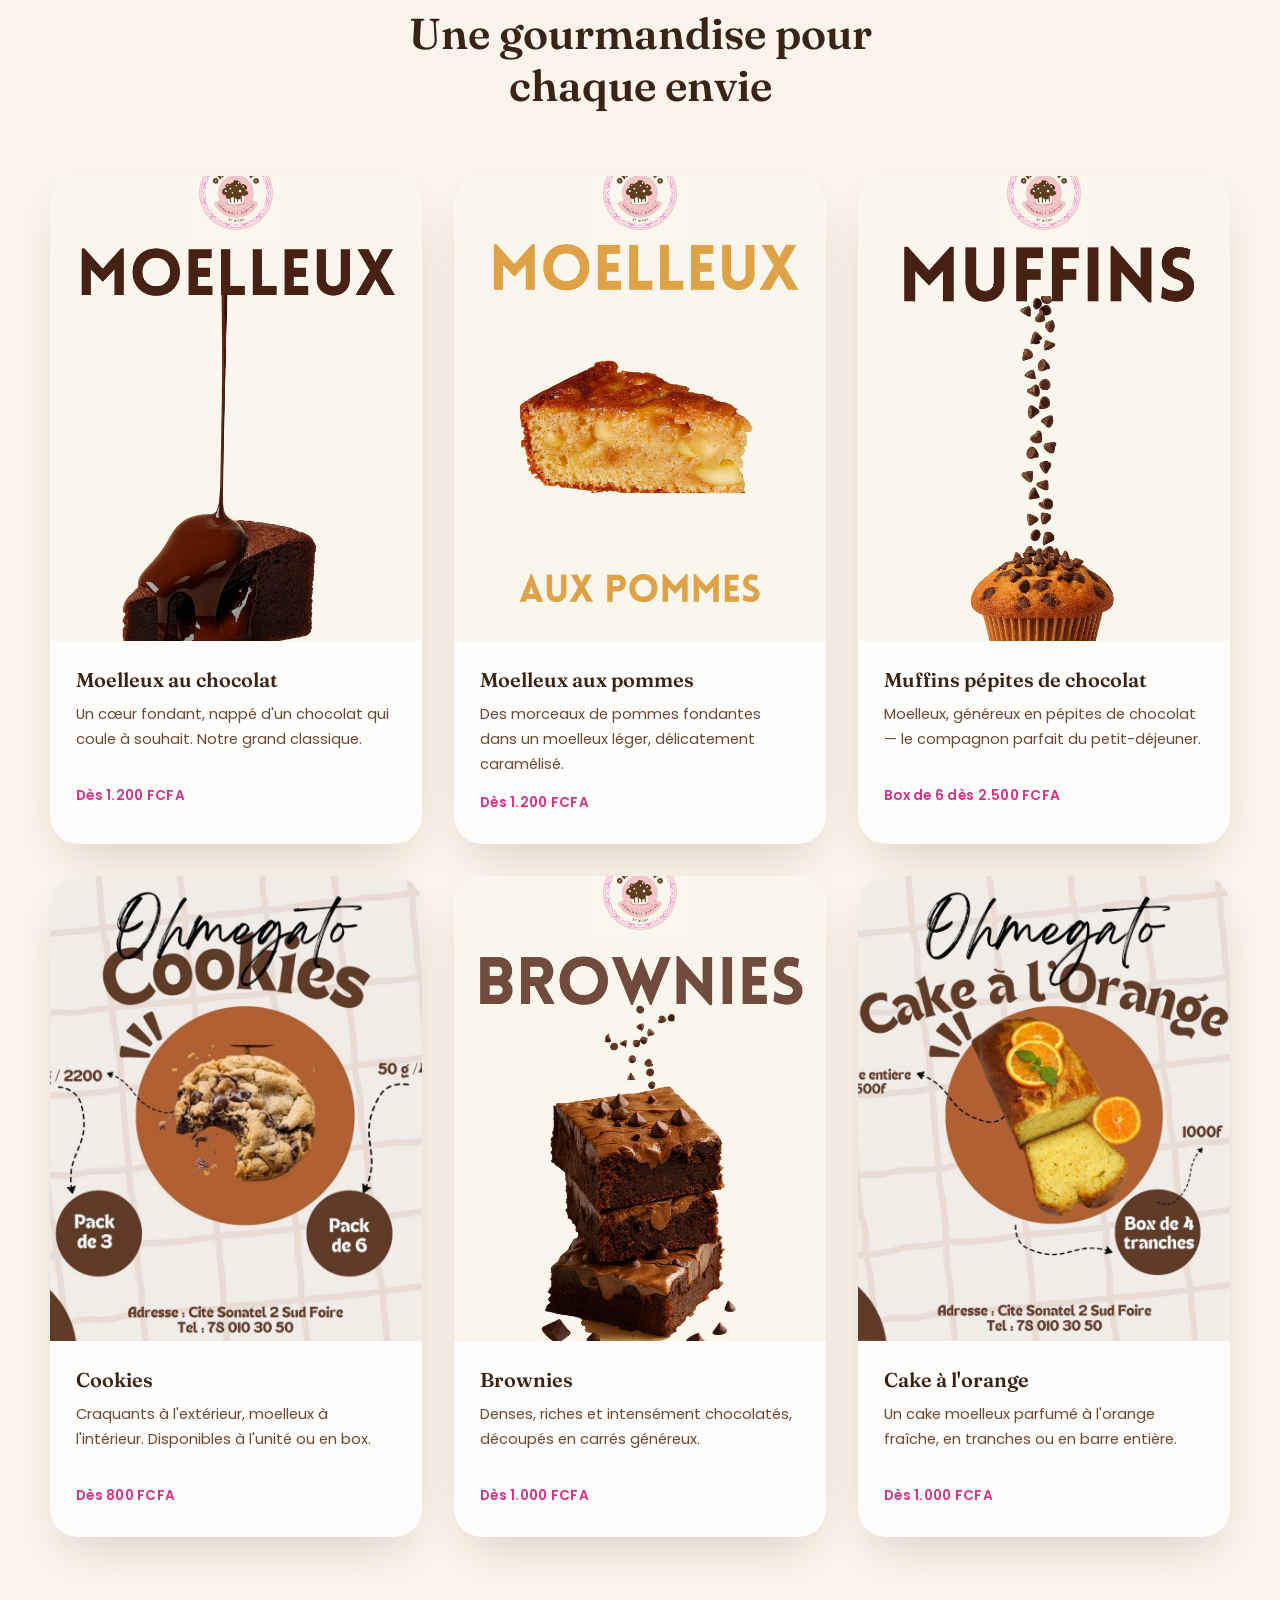
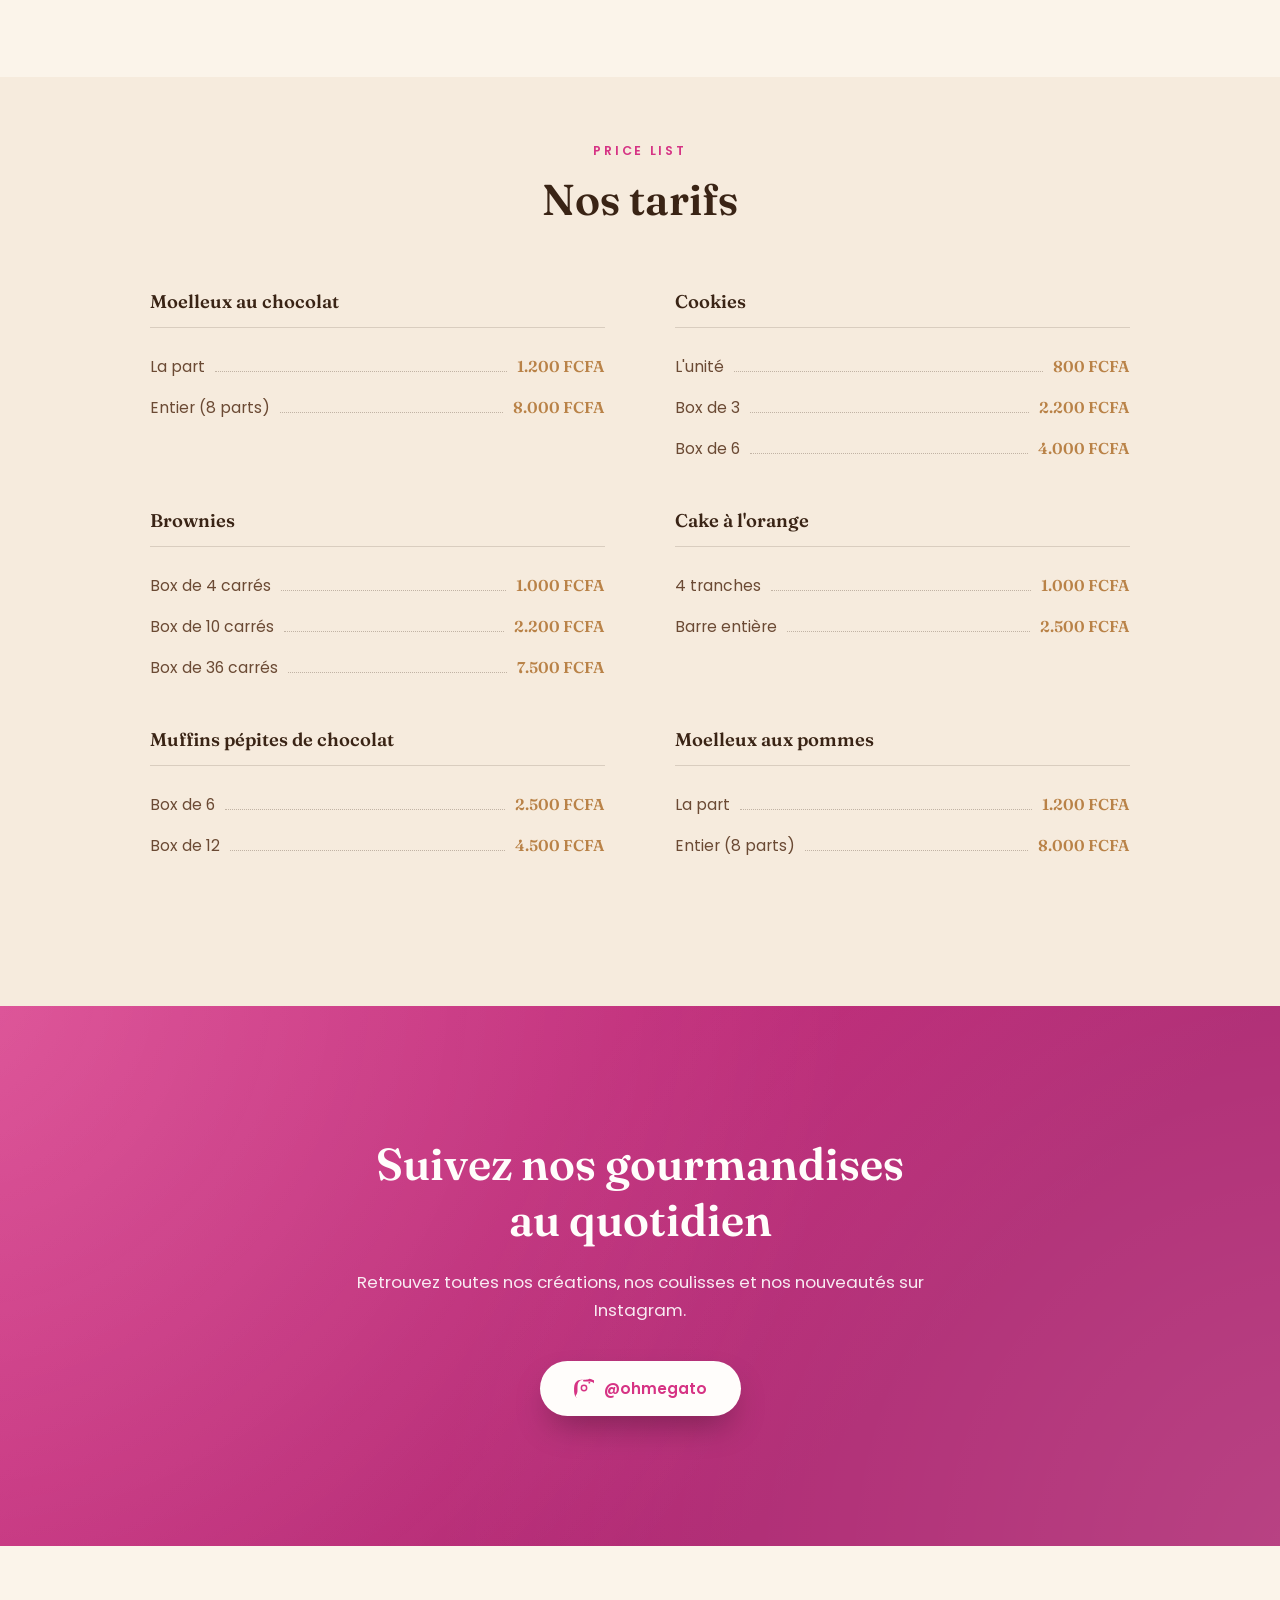
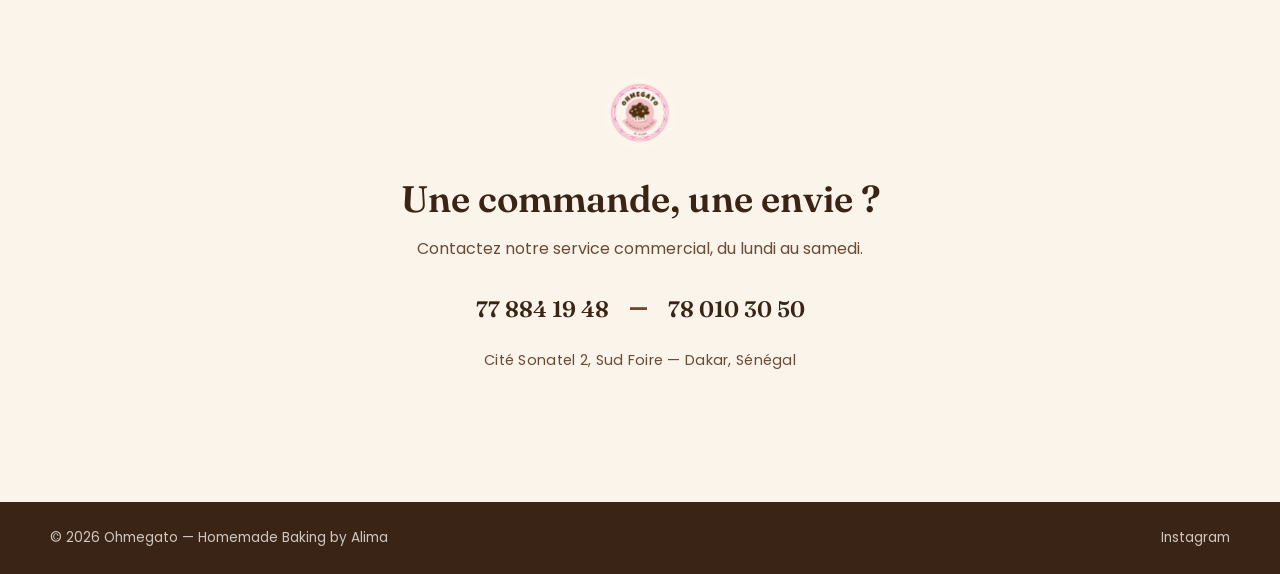
==== commit 9cc5f791: "Use price-free product posters for the catalog gallery Swap moelleux au chocolat, moelleux aux pomme" ====
--- a/index.html
+++ b/index.html
@@ -102,7 +102,7 @@
 
       <article class="card card--photo reveal">
         <div class="card__media">
-          <img src="assets/images/muffin-choco-hand.jpeg" alt="Muffin aux pépites de chocolat">
+          <img src="assets/images/muffins-poster.jpeg" alt="Muffin aux pépites de chocolat">
         </div>
         <div class="card__body">
           <h3>Muffins pépites de chocolat</h3>
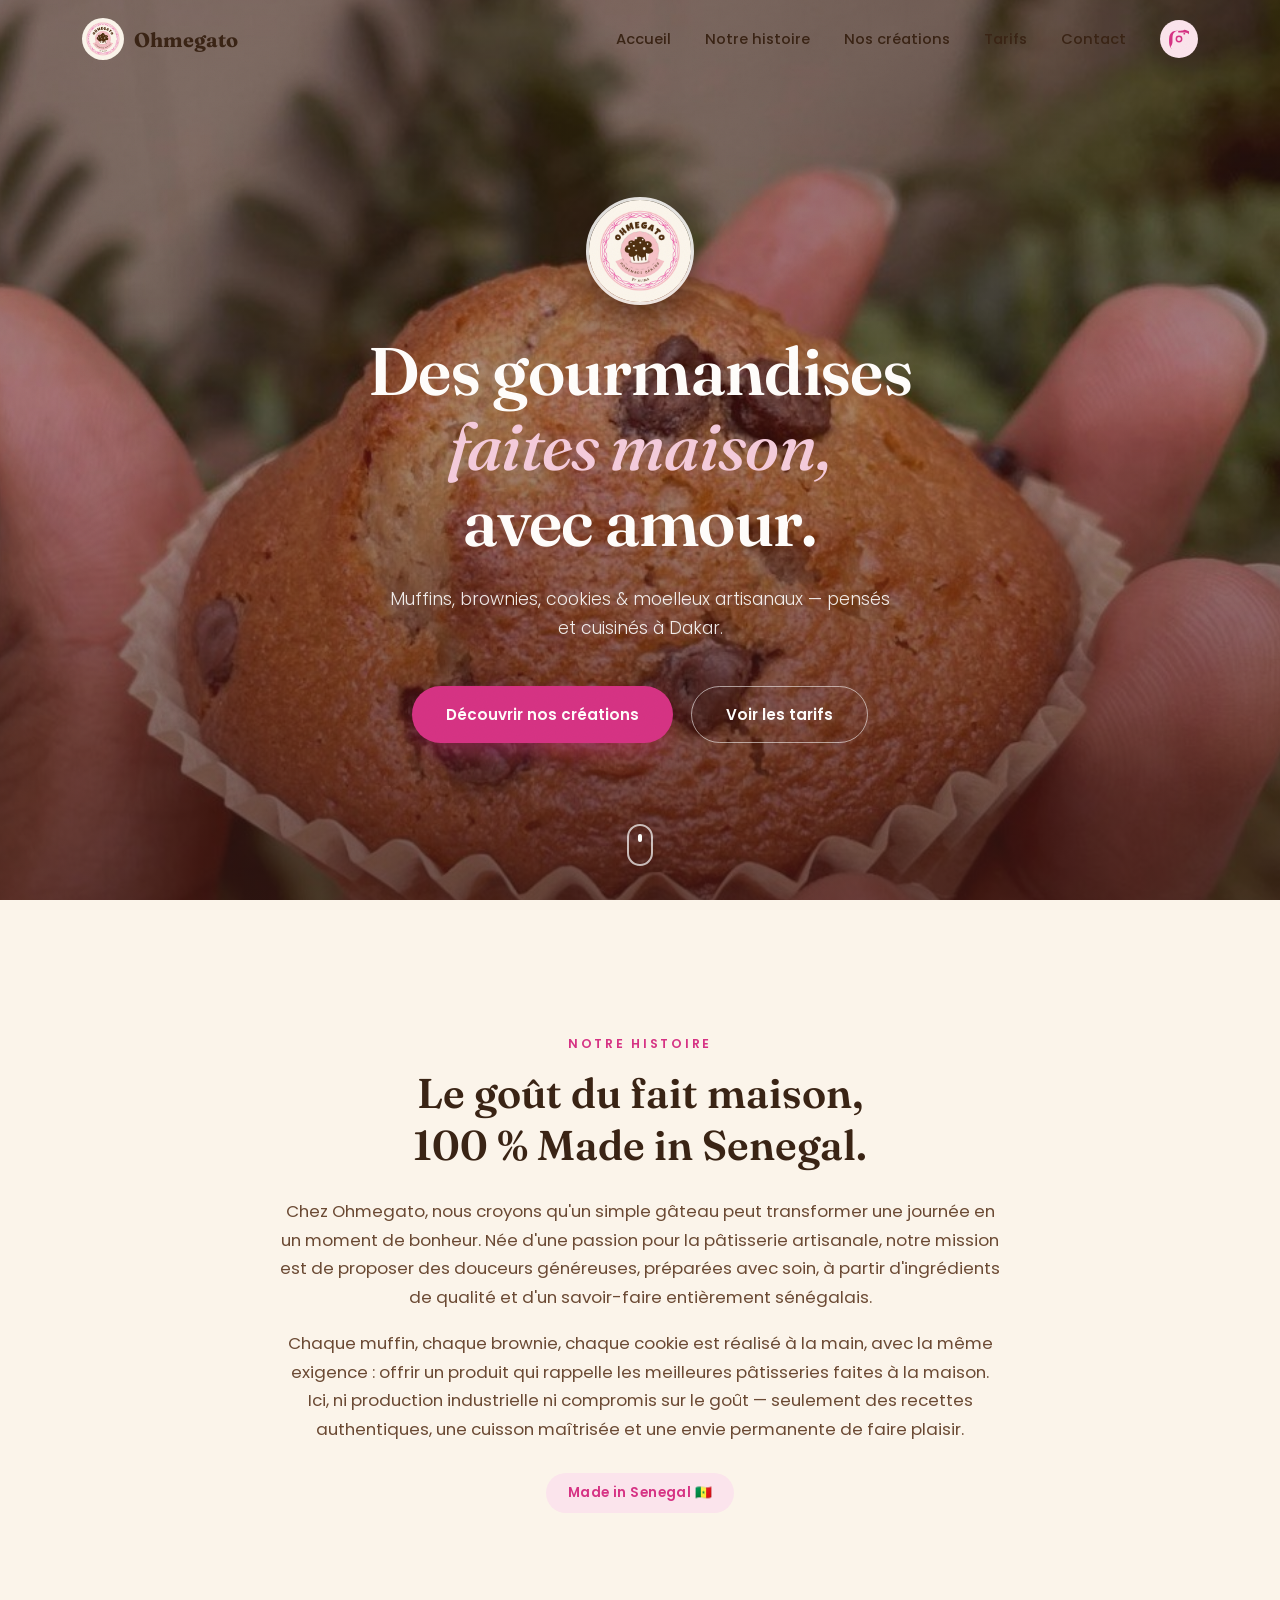
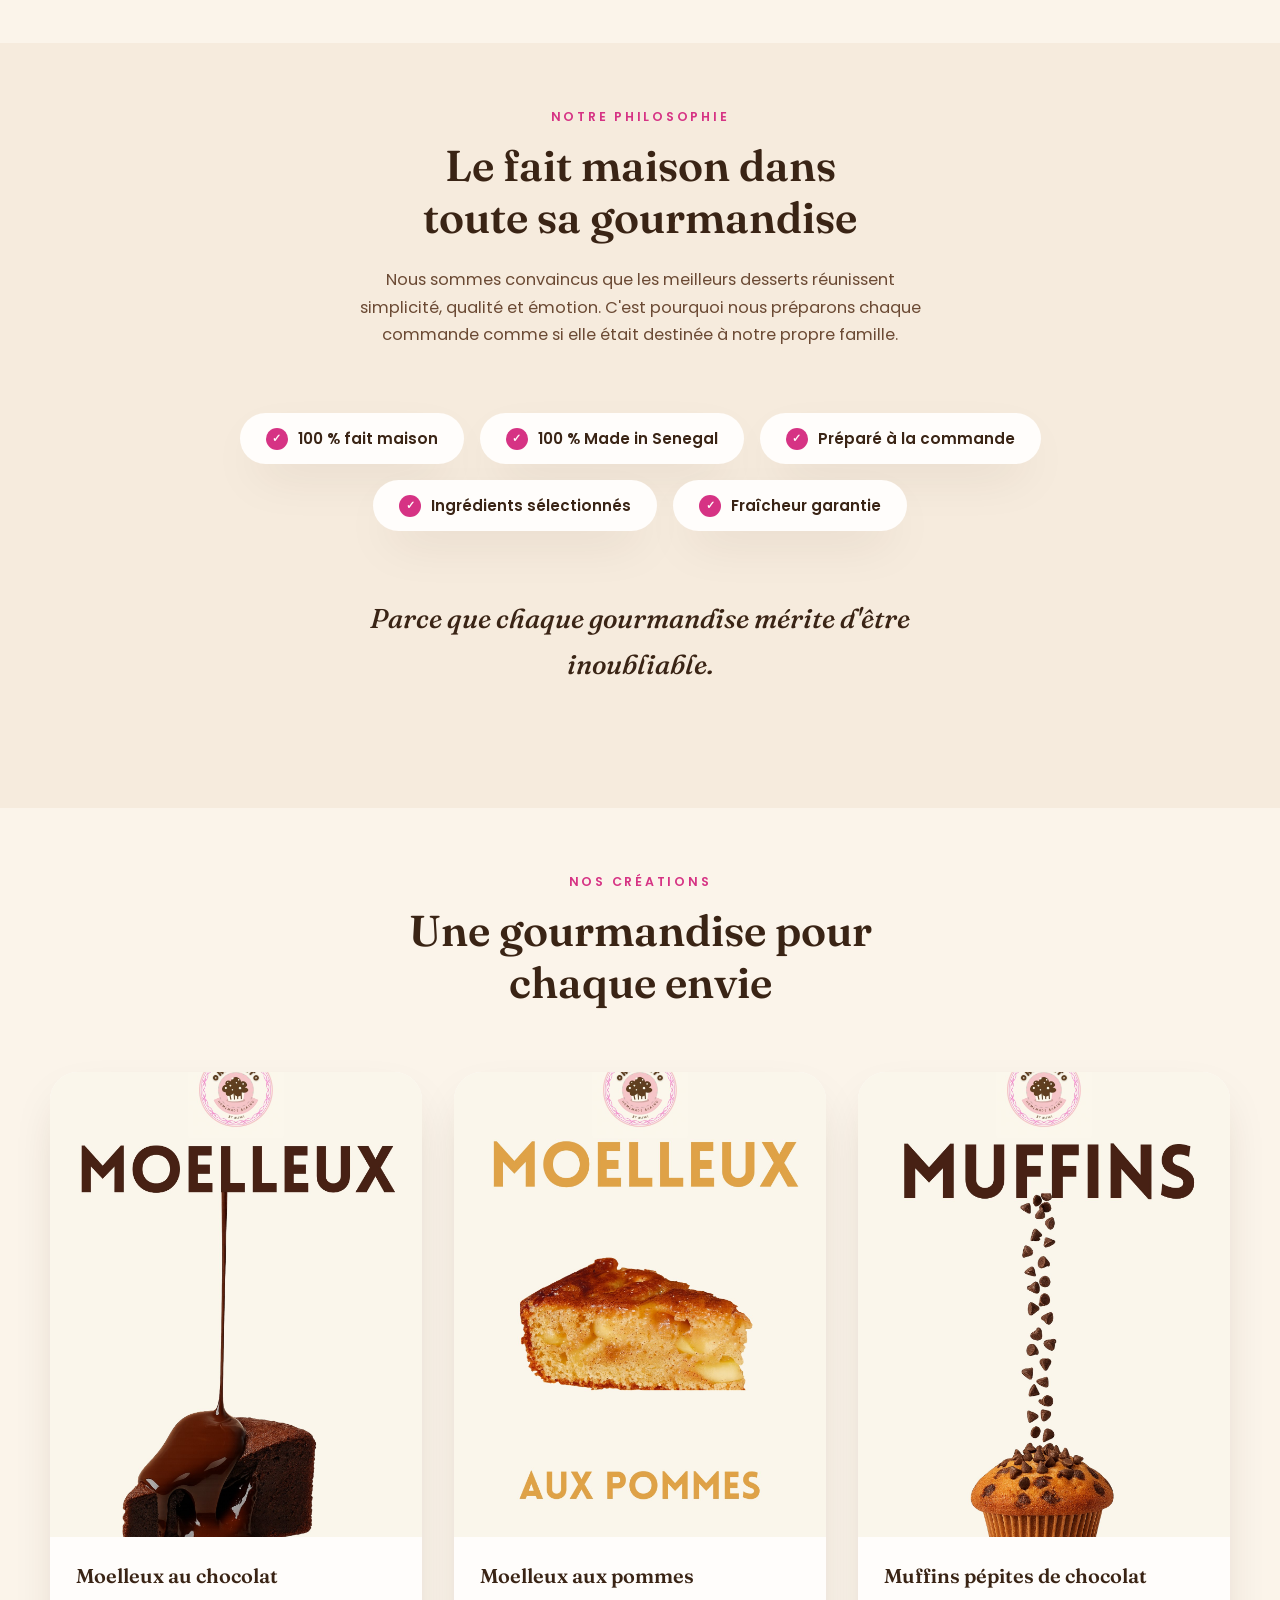
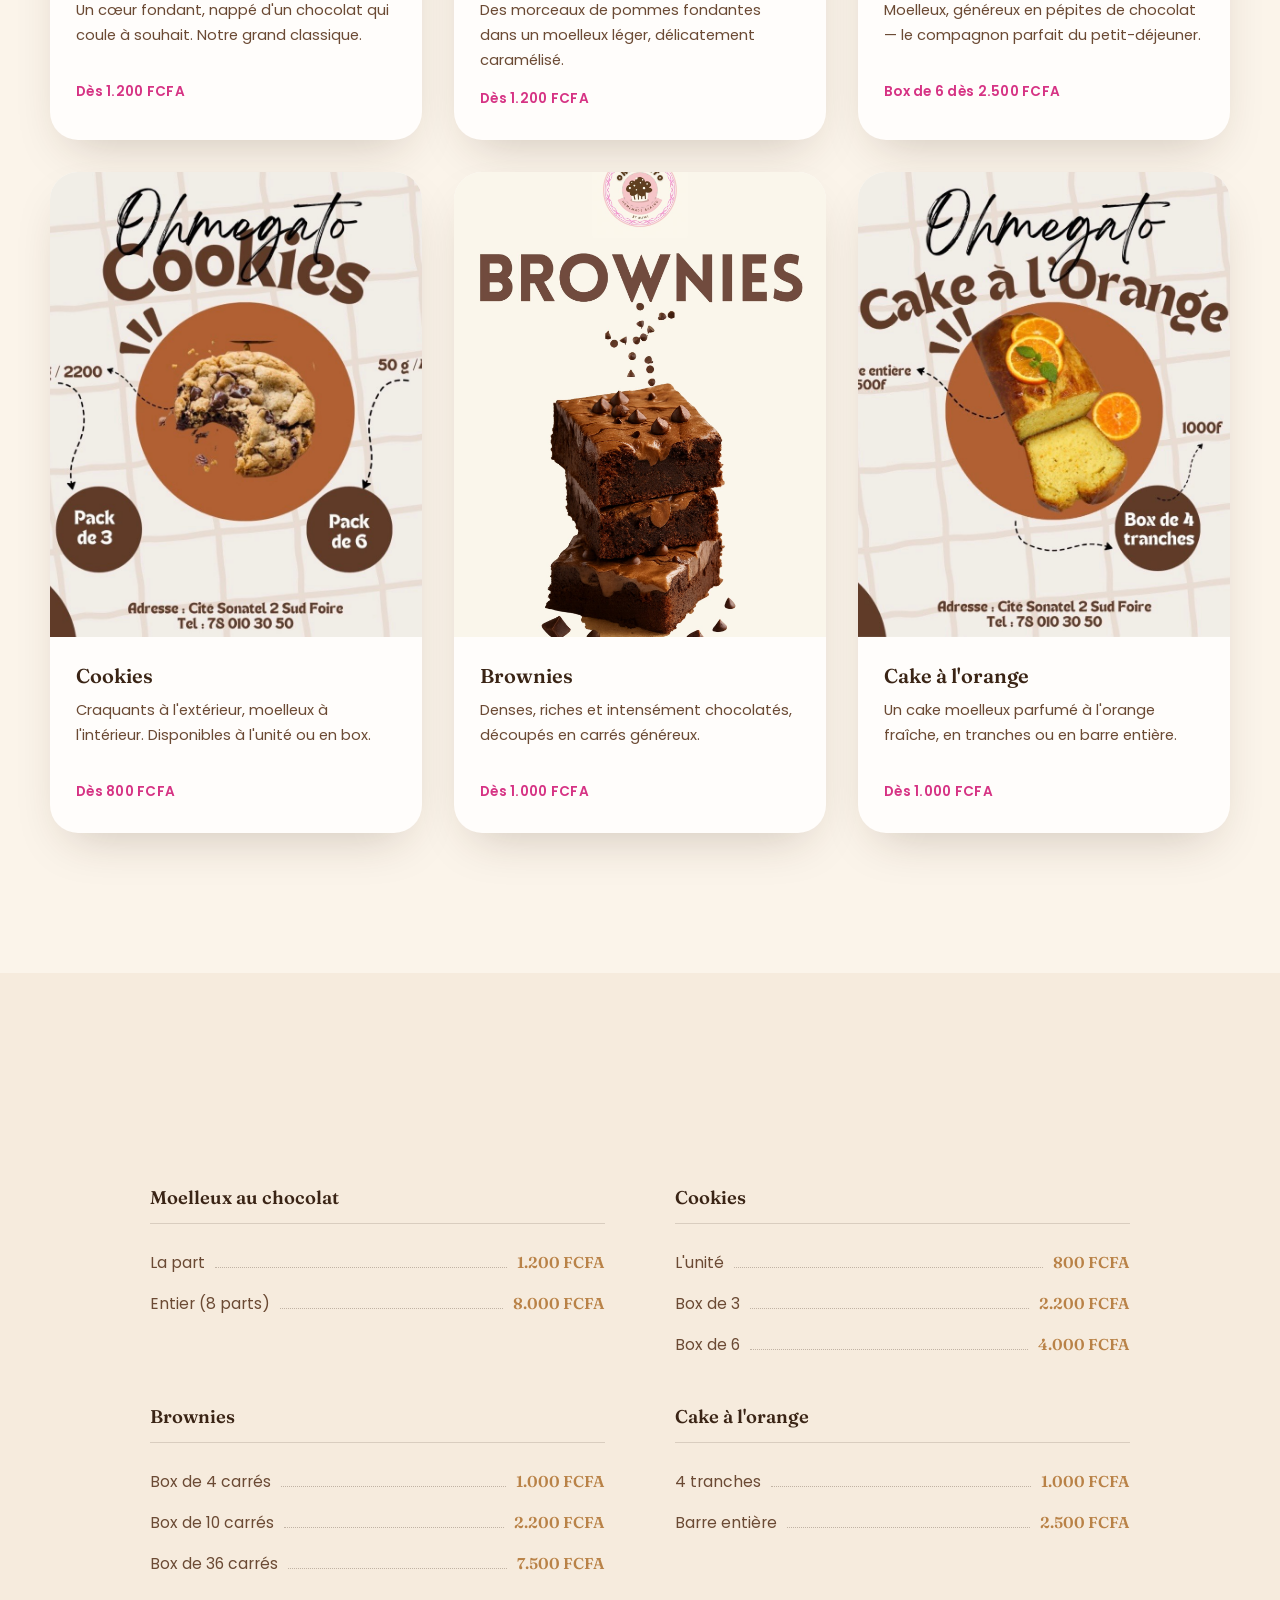
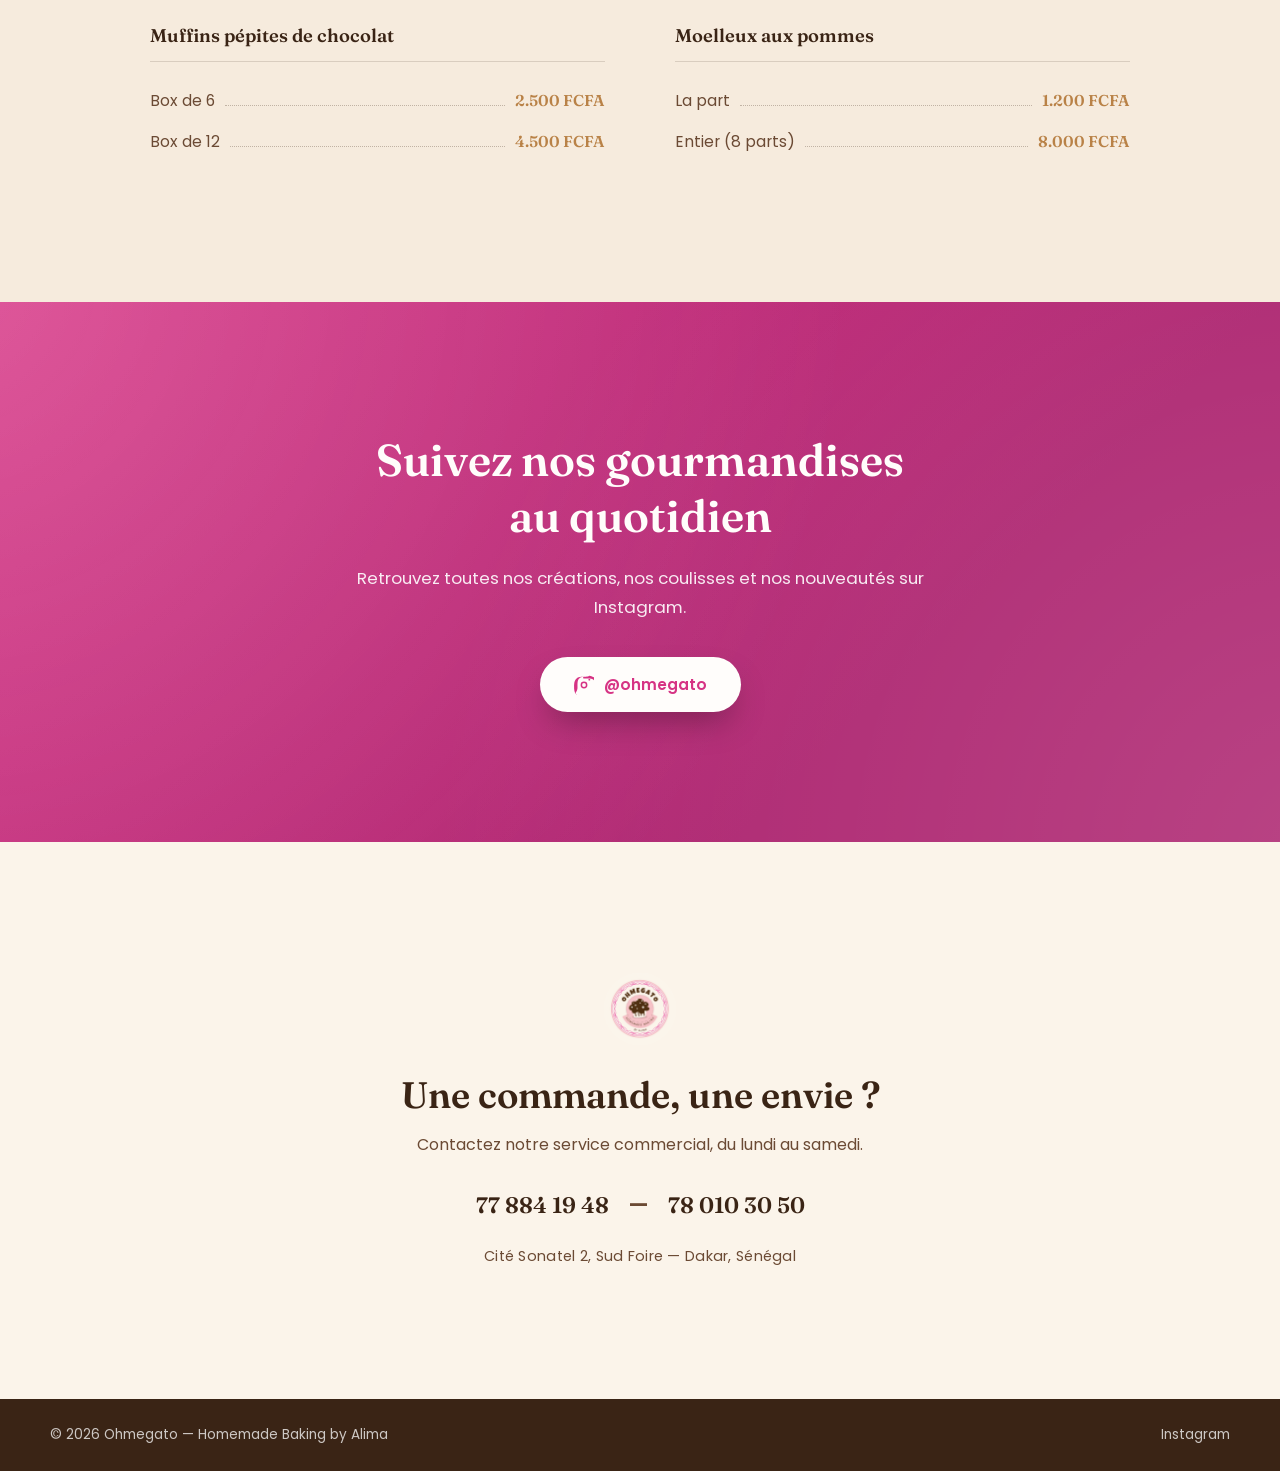
==== commit bcdf3d9e: "Expand brand story and add a "Notre philosophie" section Rewrite the histoire copy with the fuller b" ====
--- a/index.html
+++ b/index.html
@@ -59,15 +59,42 @@
   <section class="story" id="histoire">
     <div class="story__inner reveal">
       <span class="eyebrow">Notre histoire</span>
-      <h2>La pâtisserie faite maison, <br>revisitée par Alima.</h2>
+      <h2>Le goût du fait maison,<br>100&nbsp;% Made in Senegal.</h2>
       <p>
-        Ohmegato est né d'une passion simple&nbsp;: celle de partager des douceurs authentiques,
-        préparées à la main avec des ingrédients choisis avec soin. Chaque muffin, chaque brownie,
-        chaque part de moelleux est confectionné en petite quantité, pour garder ce goût
-        « fait maison » qui fait toute la différence.
+        Chez Ohmegato, nous croyons qu'un simple gâteau peut transformer une journée en un moment
+        de bonheur. Née d'une passion pour la pâtisserie artisanale, notre mission est de proposer
+        des douceurs généreuses, préparées avec soin, à partir d'ingrédients de qualité et d'un
+        savoir-faire entièrement sénégalais.
+      </p>
+      <p>
+        Chaque muffin, chaque brownie, chaque cookie est réalisé à la main, avec la même exigence&nbsp;:
+        offrir un produit qui rappelle les meilleures pâtisseries faites à la maison. Ici, ni production
+        industrielle ni compromis sur le goût — seulement des recettes authentiques, une cuisson
+        maîtrisée et une envie permanente de faire plaisir.
       </p>
       <span class="badge">Made in Senegal 🇸🇳</span>
     </div>
+  </section>
+
+  <section class="why" id="pourquoi">
+    <div class="section__head reveal">
+      <span class="eyebrow">Notre philosophie</span>
+      <h2>Le fait maison dans<br>toute sa gourmandise</h2>
+      <p class="why__lead">
+        Nous sommes convaincus que les meilleurs desserts réunissent simplicité, qualité et émotion.
+        C'est pourquoi nous préparons chaque commande comme si elle était destinée à notre propre famille.
+      </p>
+    </div>
+
+    <ul class="why__list reveal">
+      <li>100&nbsp;% fait maison</li>
+      <li>100&nbsp;% Made in Senegal</li>
+      <li>Préparé à la commande</li>
+      <li>Ingrédients sélectionnés</li>
+      <li>Fraîcheur garantie</li>
+    </ul>
+
+    <p class="why__tagline reveal">Parce que chaque gourmandise mérite d'être inoubliable.</p>
   </section>
 
   <section class="creations" id="creations">
--- a/css/style.css
+++ b/css/style.css
@@ -167,6 +167,7 @@
 .story__inner{ max-width: 720px; margin: 0 auto; text-align:center; }
 .story__inner h2{ font-size: clamp(1.8rem, 4vw, 2.6rem); margin-bottom: 26px; line-height:1.25; }
 .story__inner p{ font-size: 1.05rem; color: var(--brown-soft); }
+.story__inner p + p{ margin-top: 18px; }
 .badge{
   display:inline-block; margin-top: 30px; padding: 10px 22px;
   background: var(--pink-soft); color: var(--magenta); border-radius: 999px;
@@ -176,6 +177,32 @@
 /* ---------- Section head ---------- */
 .section__head{ text-align:center; max-width: 640px; margin: 0 auto 64px; padding: 0 24px; }
 .section__head h2{ font-size: clamp(1.9rem, 4.2vw, 2.7rem); line-height:1.2; }
+
+/* ---------- Why us ---------- */
+.why{ padding: 60px 24px 120px; background: var(--cream-soft); }
+.why__lead{
+  margin: 22px auto 0; font-size: 1.02rem; color: var(--brown-soft); line-height:1.7;
+}
+.why__list{
+  list-style:none; margin: 56px auto 0; padding:0; max-width: 980px;
+  display:flex; flex-wrap:wrap; justify-content:center; gap: 16px;
+}
+.why__list li{
+  display:flex; align-items:center; gap:10px;
+  background: var(--white); border-radius: 999px;
+  padding: 14px 26px; font-weight: 600; font-size: 0.95rem; color: var(--brown);
+  box-shadow: var(--shadow-soft);
+}
+.why__list li::before{
+  content:'✓'; display:flex; align-items:center; justify-content:center;
+  width:22px; height:22px; border-radius:50%; background: var(--magenta); color: var(--white);
+  font-size: 0.7rem; font-weight:700; flex-shrink:0;
+}
+.why__tagline{
+  text-align:center; margin: 64px auto 0; max-width: 640px;
+  font-family: var(--font-display); font-style: italic; font-weight: 500;
+  font-size: clamp(1.3rem, 2.6vw, 1.7rem); color: var(--brown);
+}
 
 /* ---------- Creations / Gallery ---------- */
 .creations{ padding: 60px 24px 140px; background: var(--cream); }
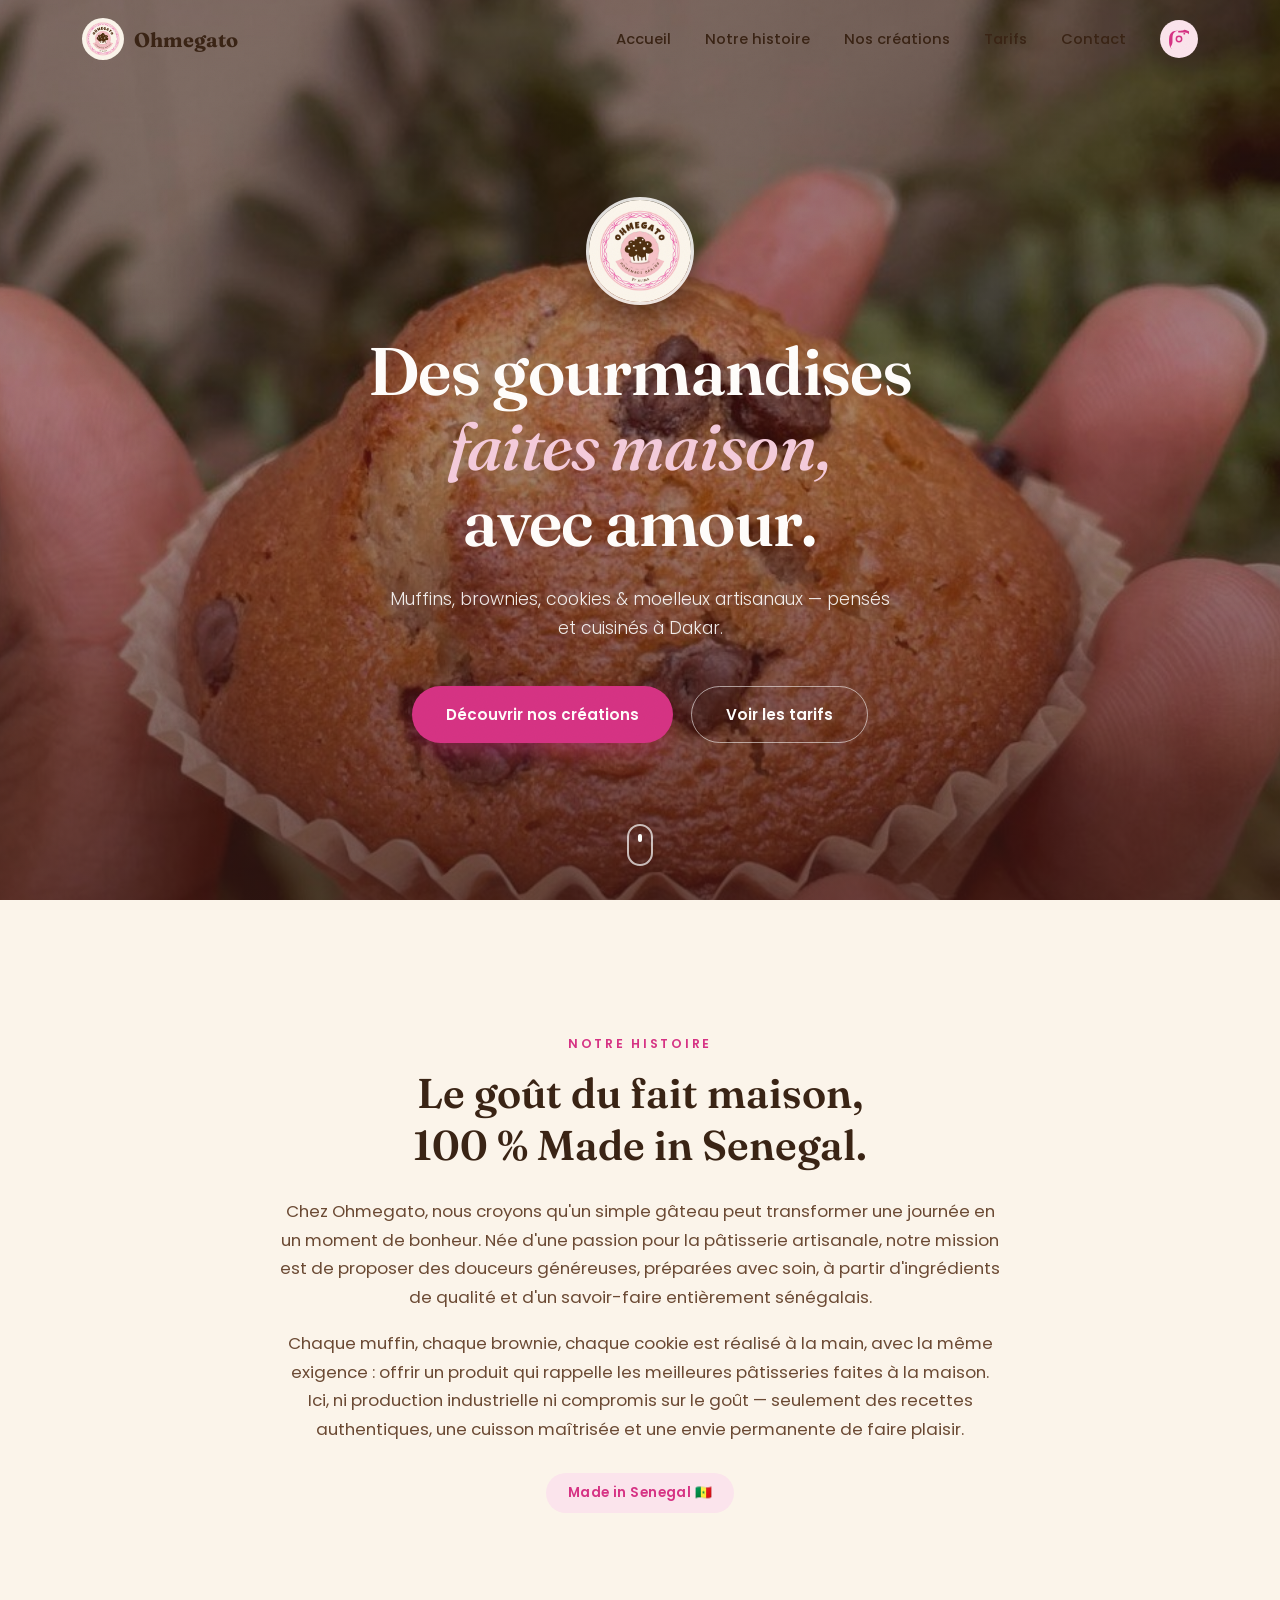
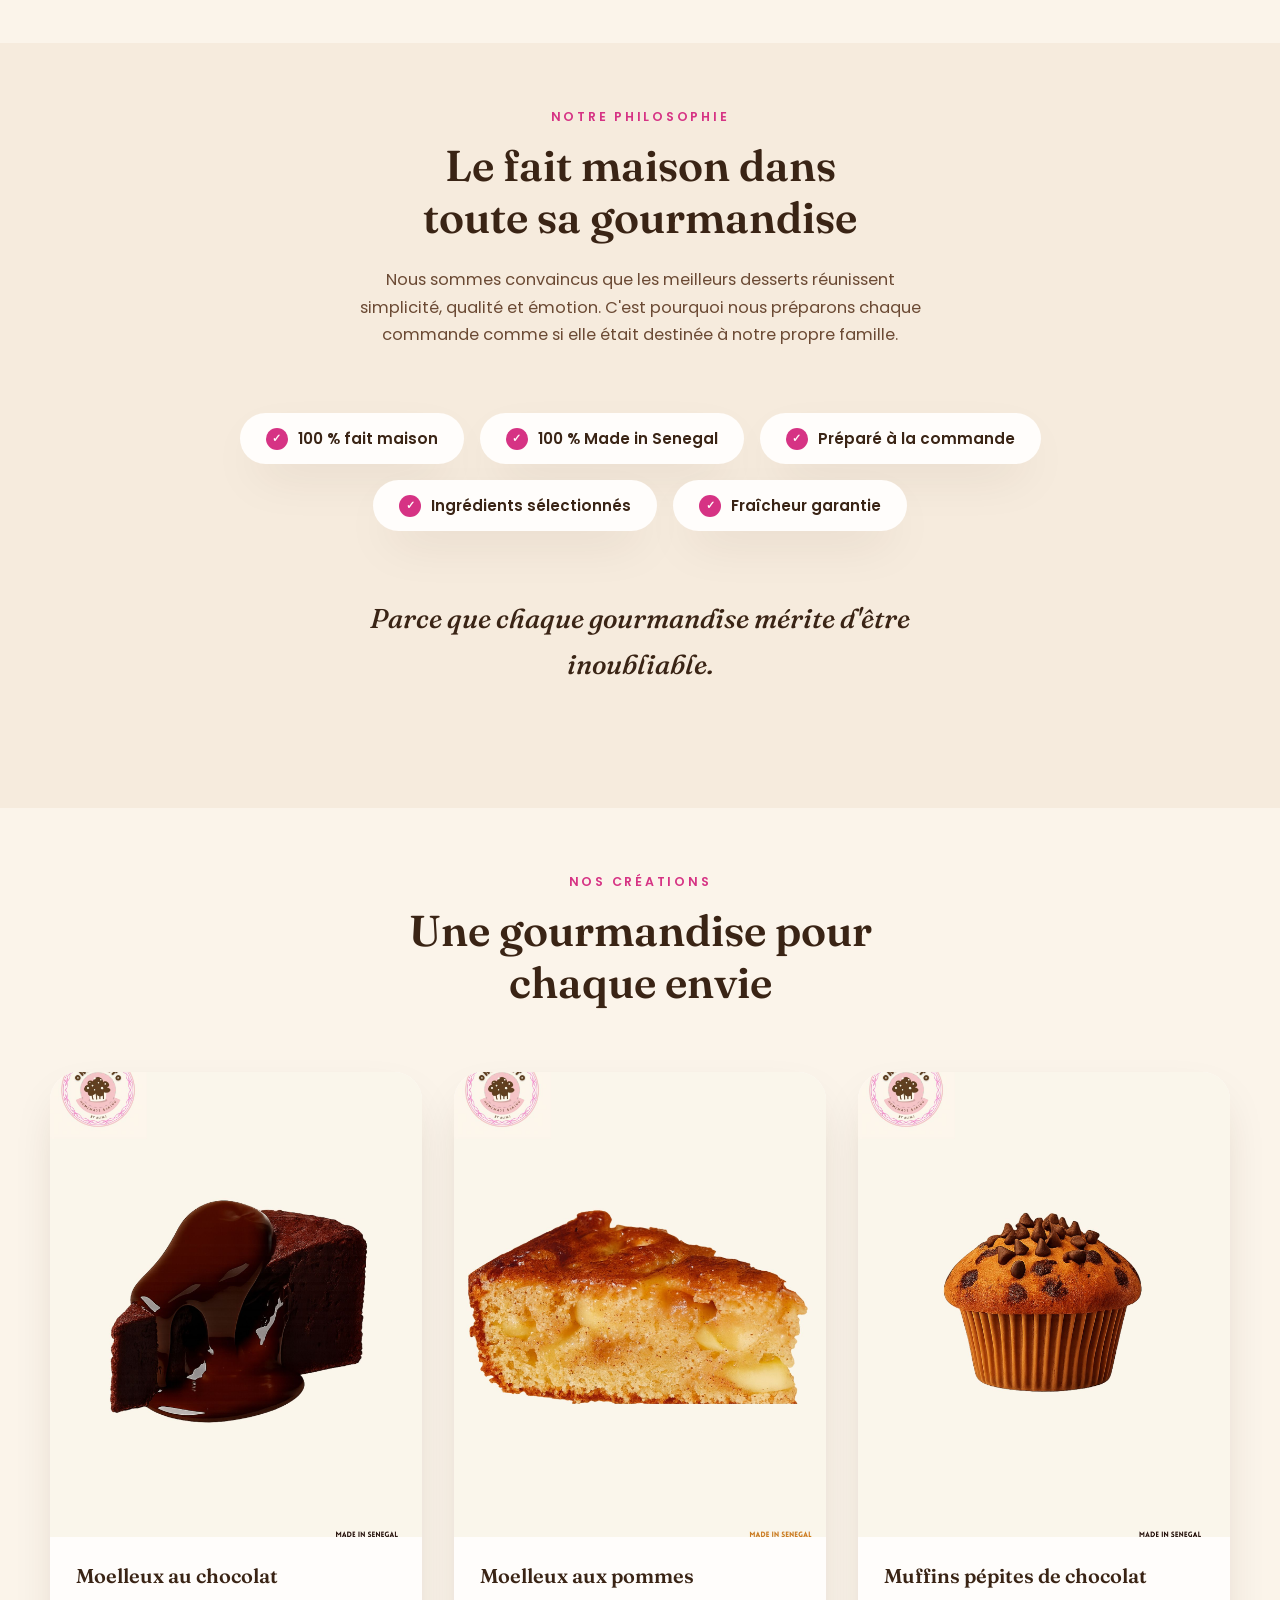
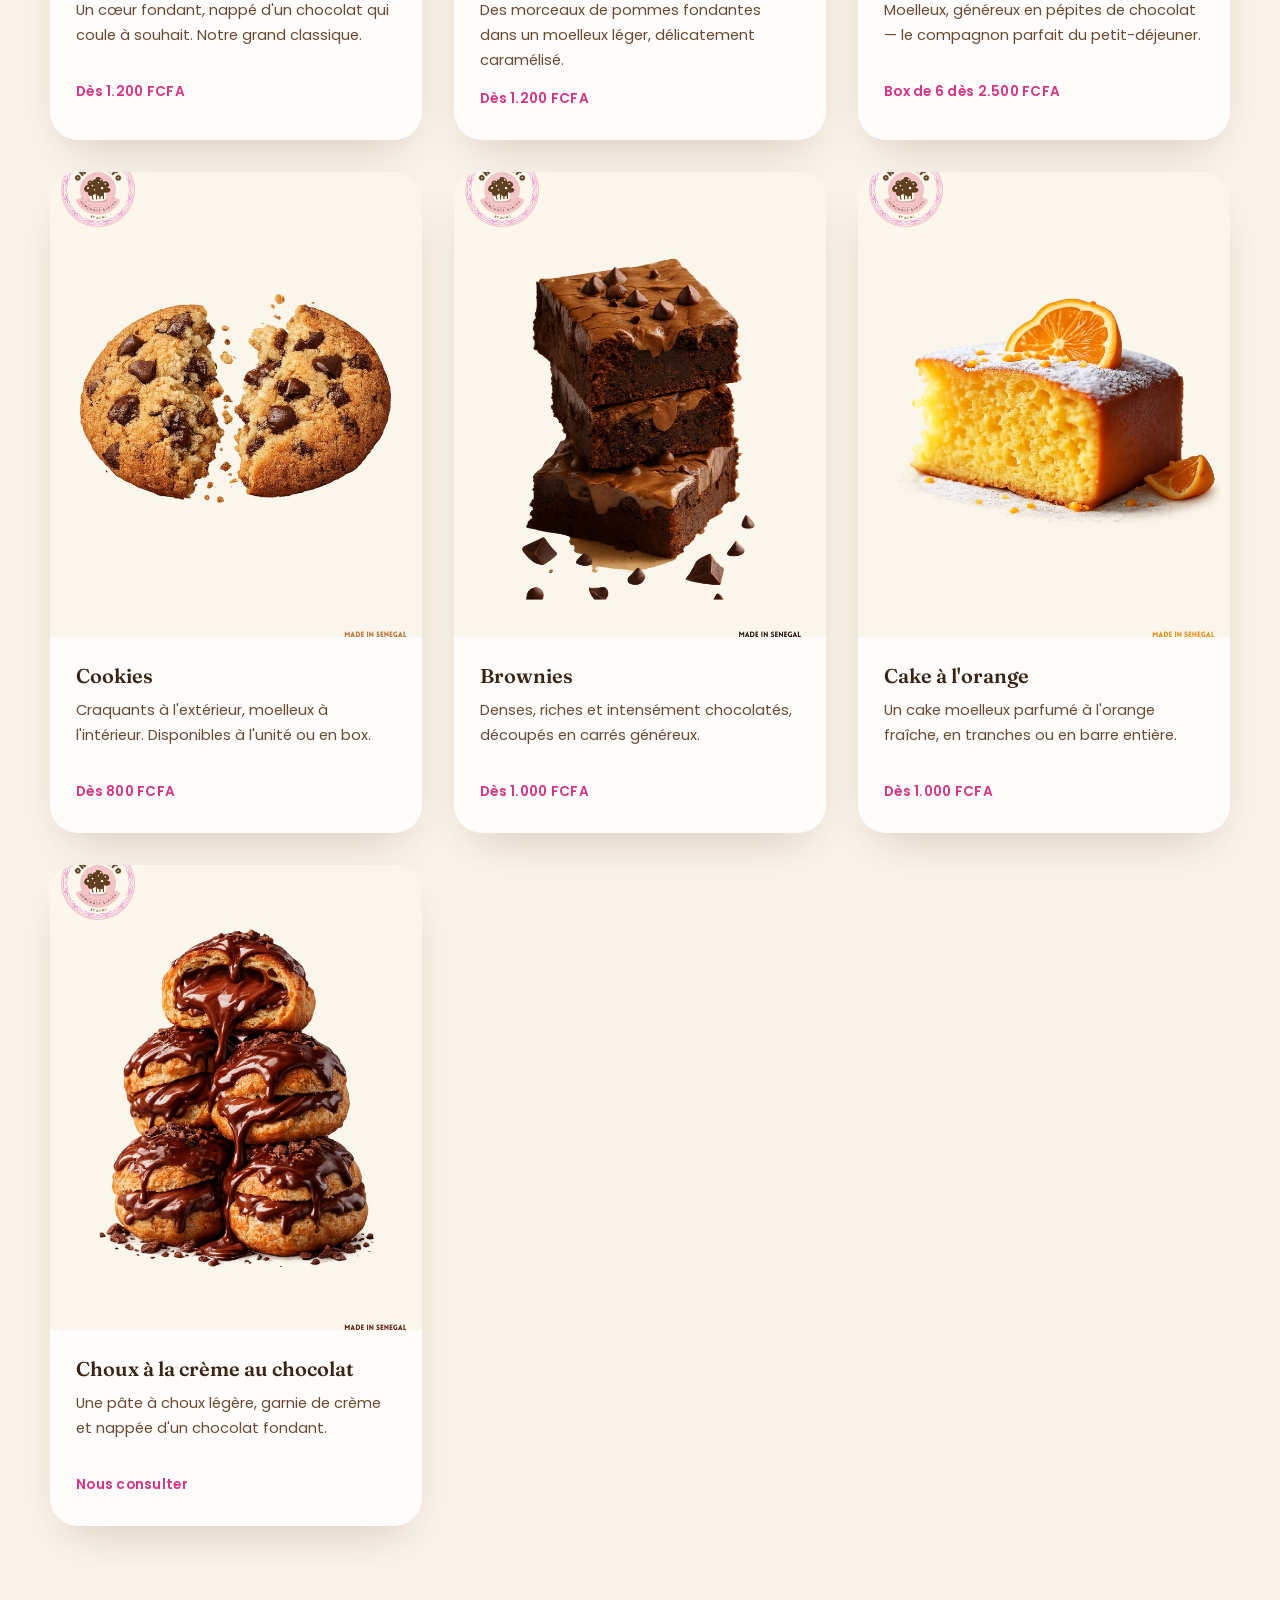
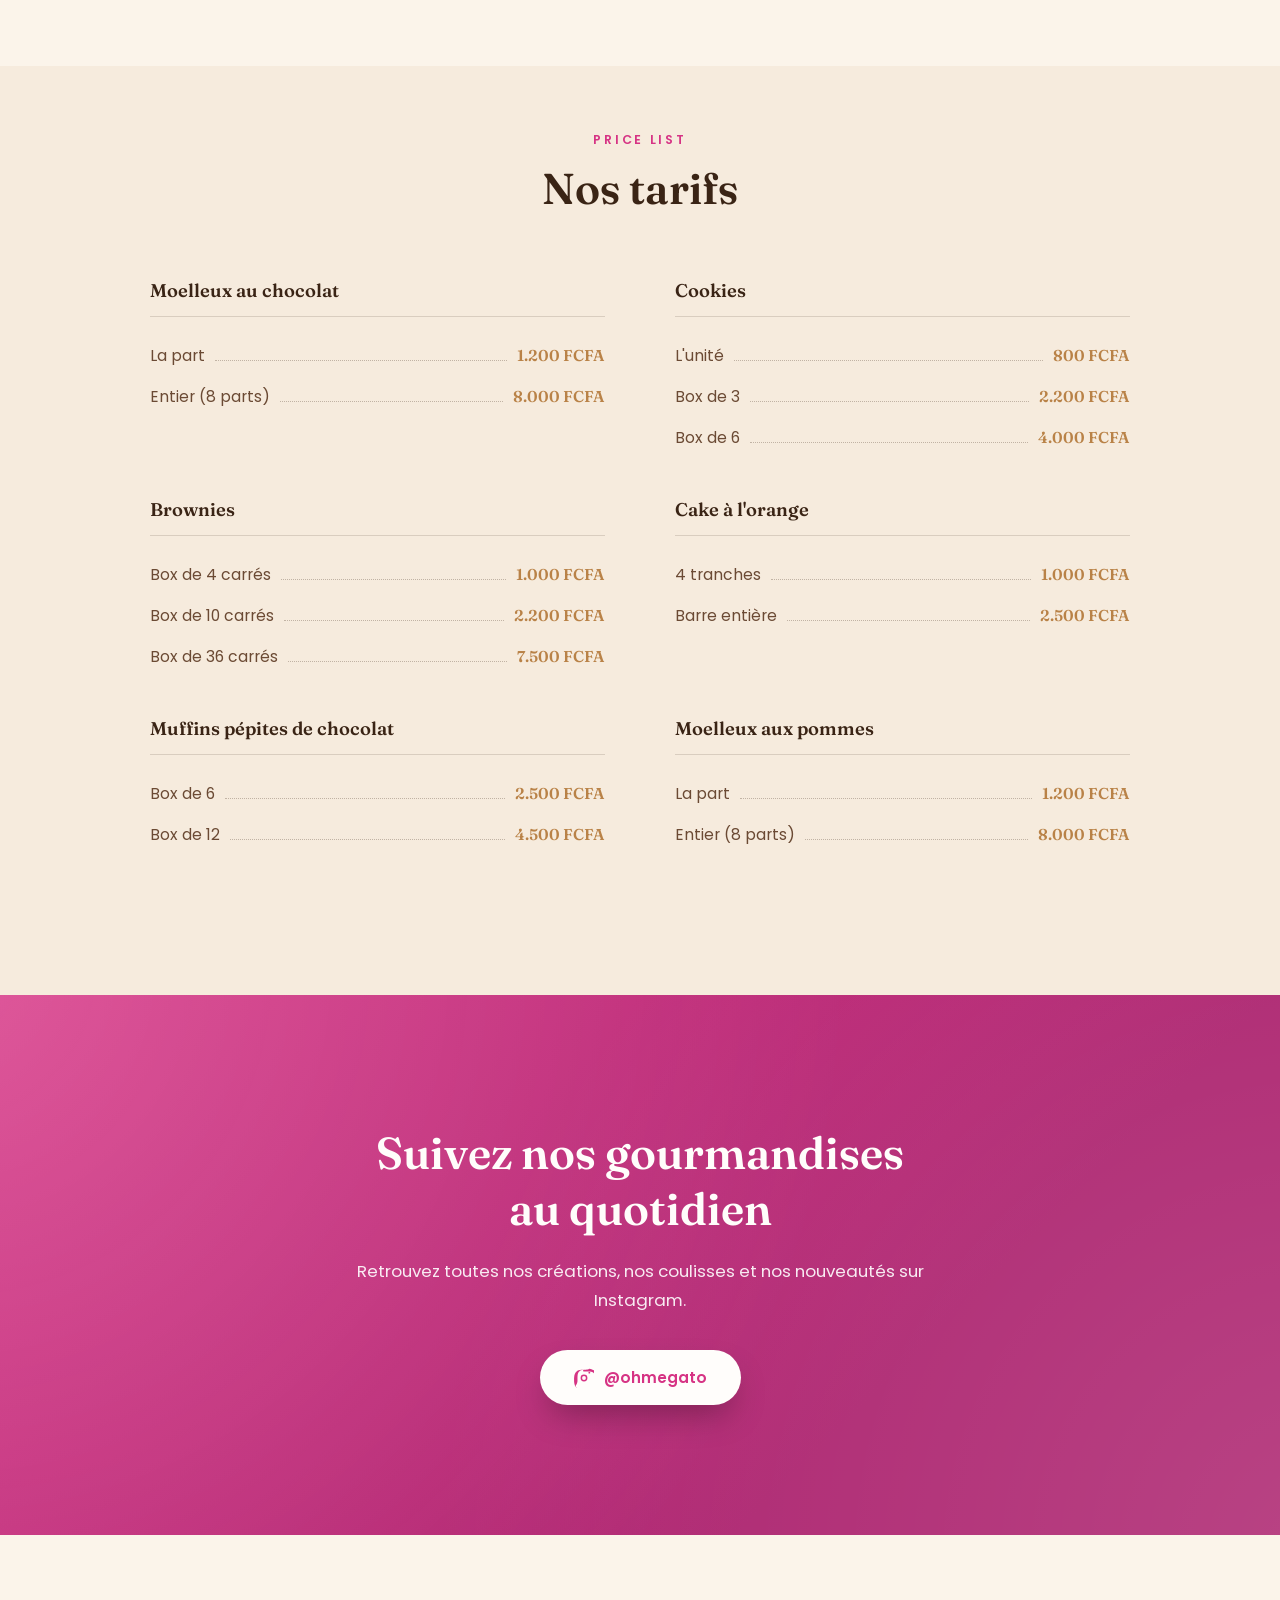
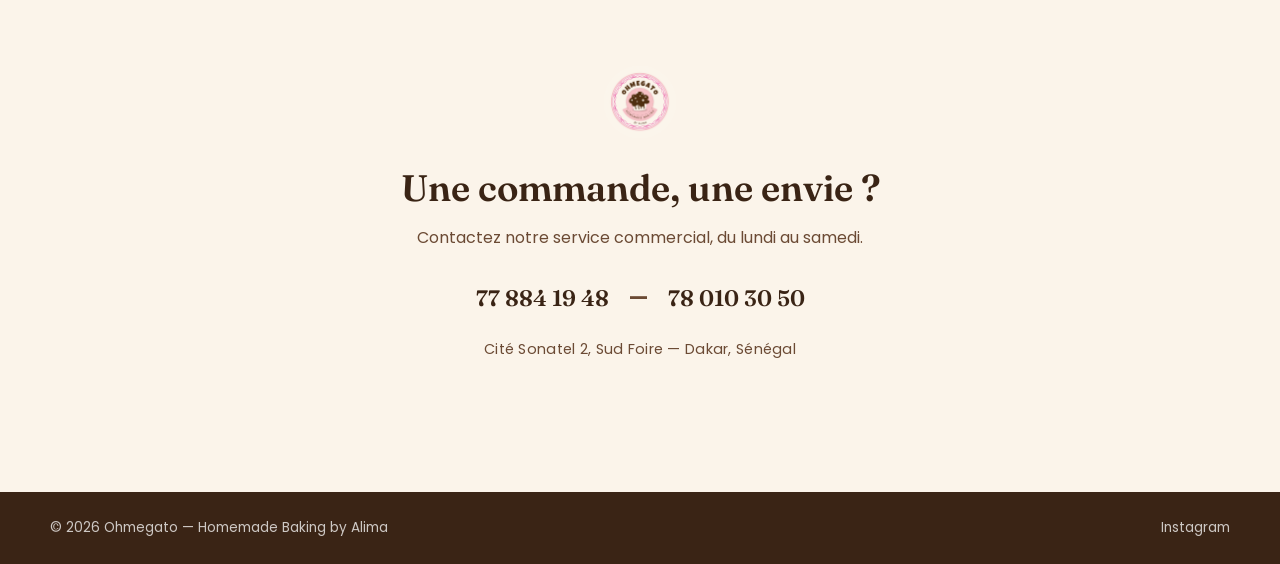
==== commit 5b40bfcb: "Add Choux à la crème au chocolat to the catalog New 7th product card in the gallery, using the photo" ====
--- a/index.html
+++ b/index.html
@@ -171,6 +171,17 @@
         </div>
       </article>
 
+      <article class="card card--photo reveal">
+        <div class="card__media">
+          <img src="assets/images/choux-chocolat.jpeg" alt="Choux à la crème au chocolat Ohmegato">
+        </div>
+        <div class="card__body">
+          <h3>Choux à la crème au chocolat</h3>
+          <p>Une pâte à choux légère, garnie de crème et nappée d'un chocolat fondant.</p>
+          <span class="card__price">Nous consulter</span>
+        </div>
+      </article>
+
     </div>
   </section>
 
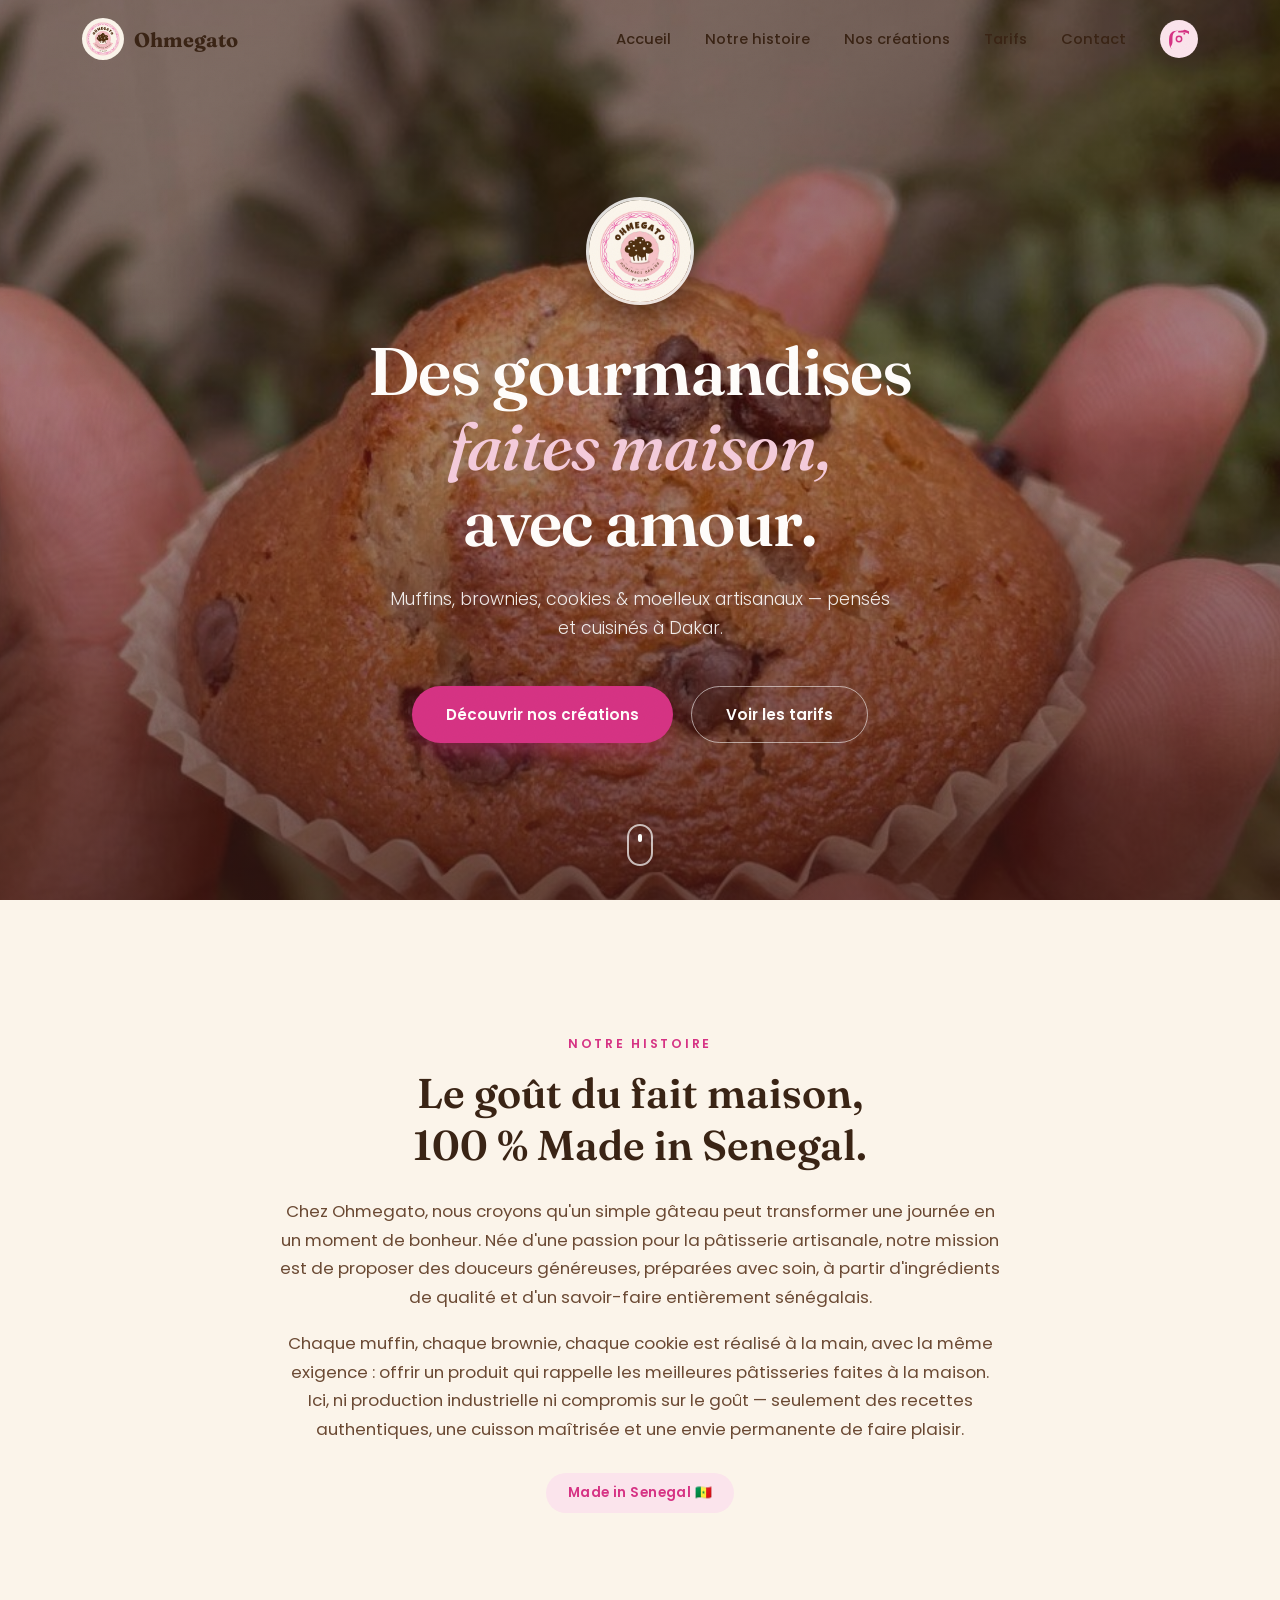
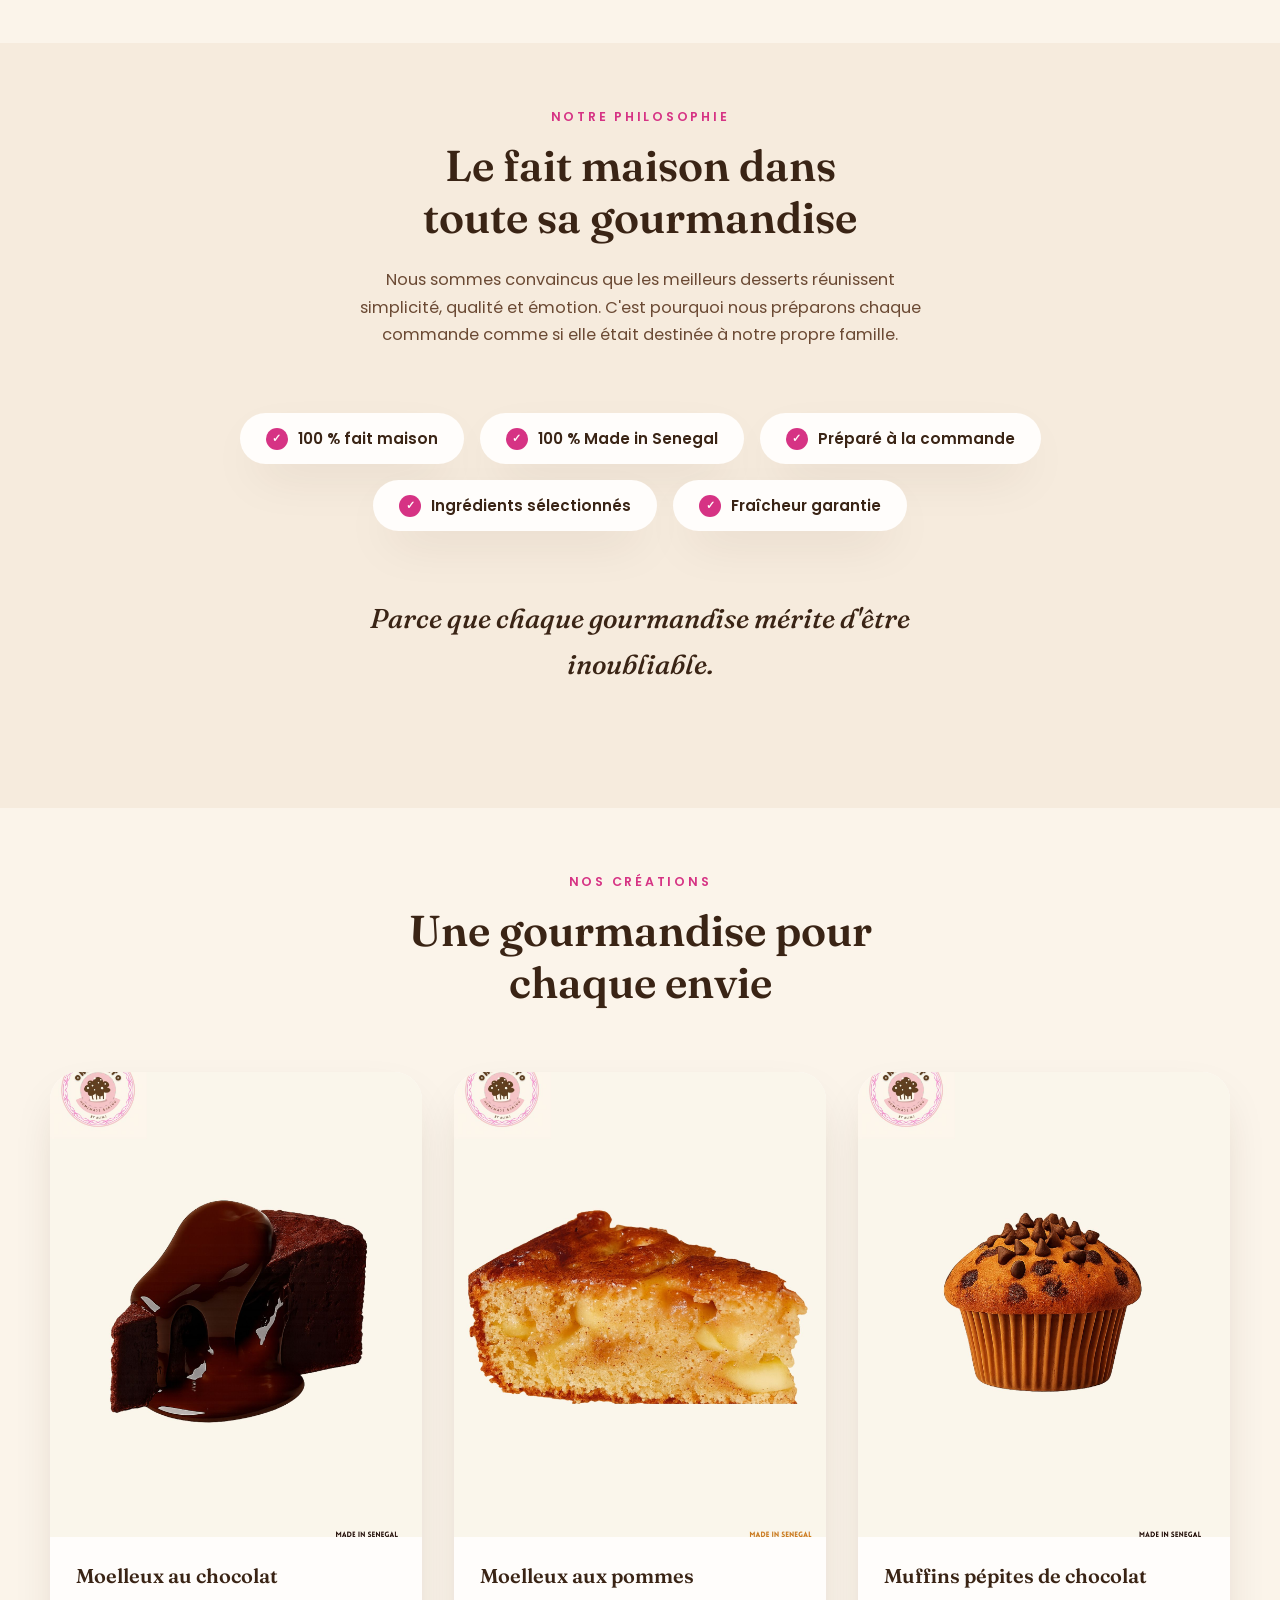
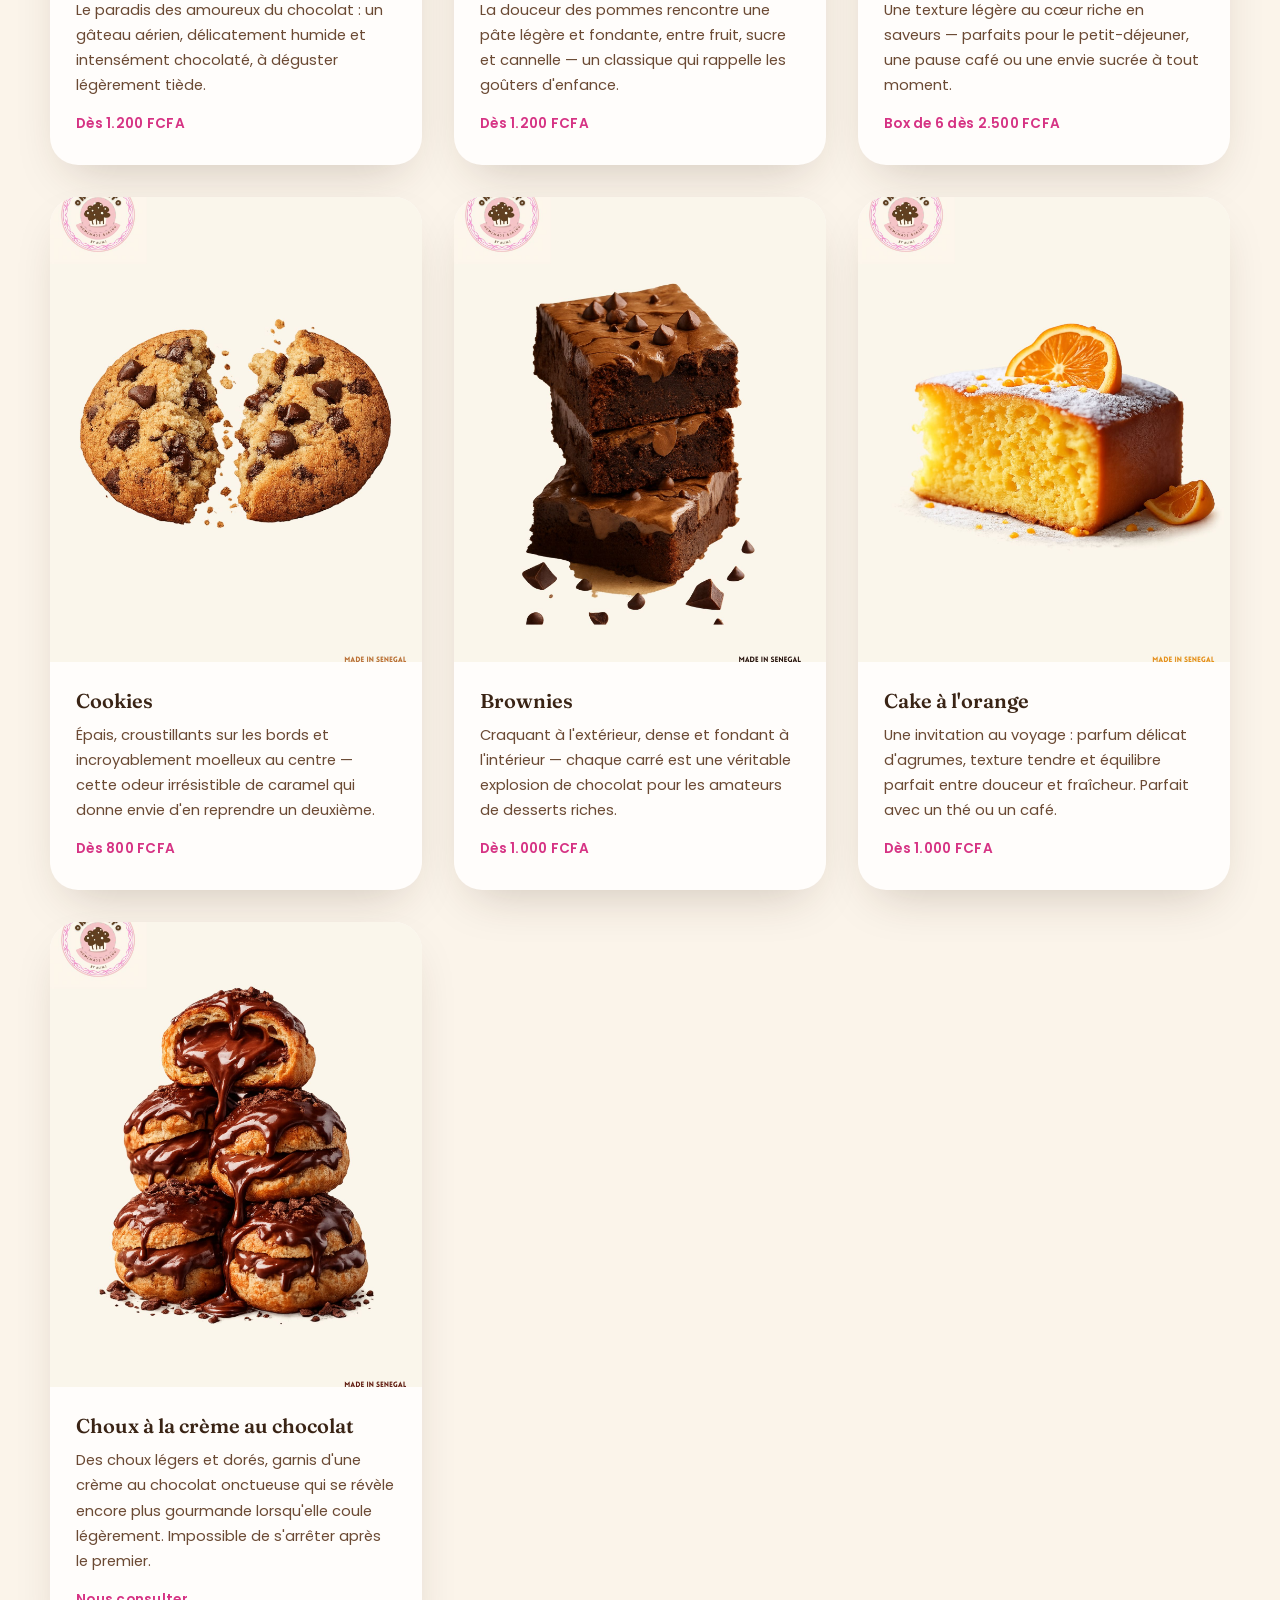
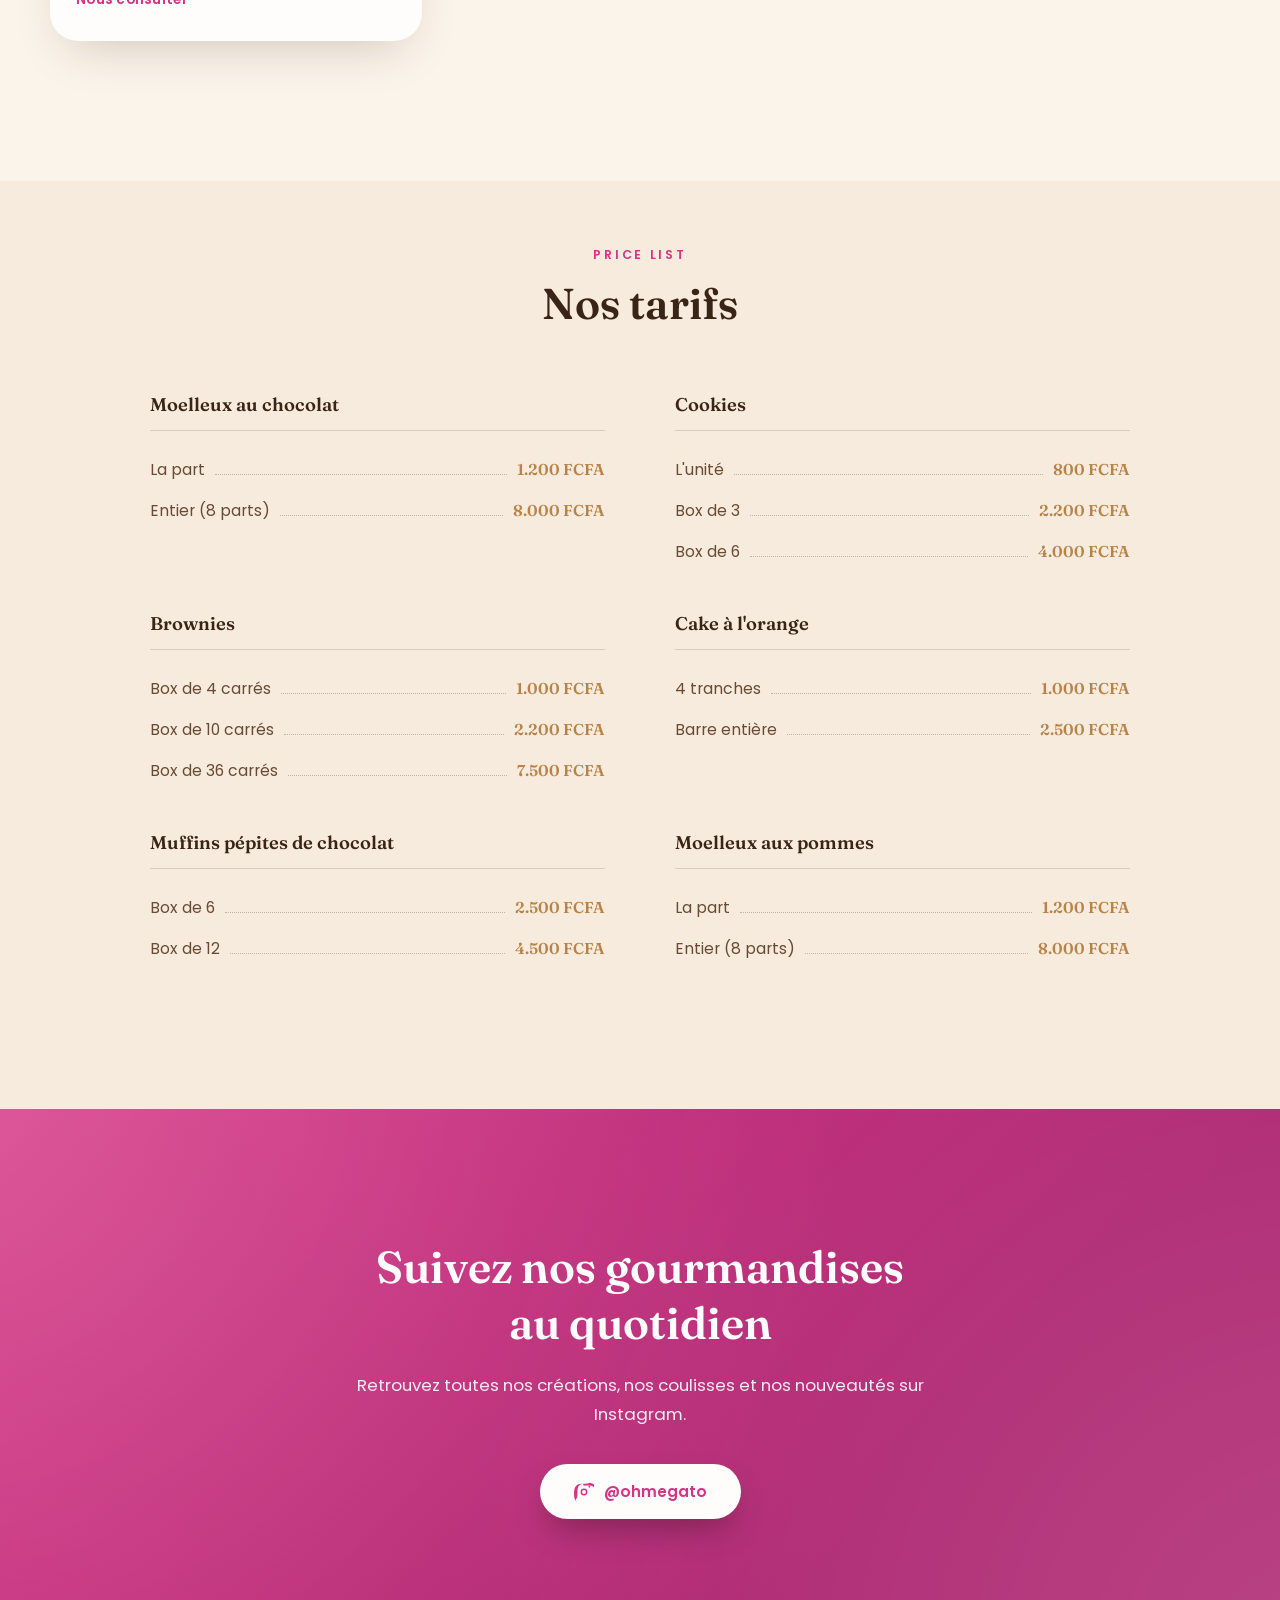
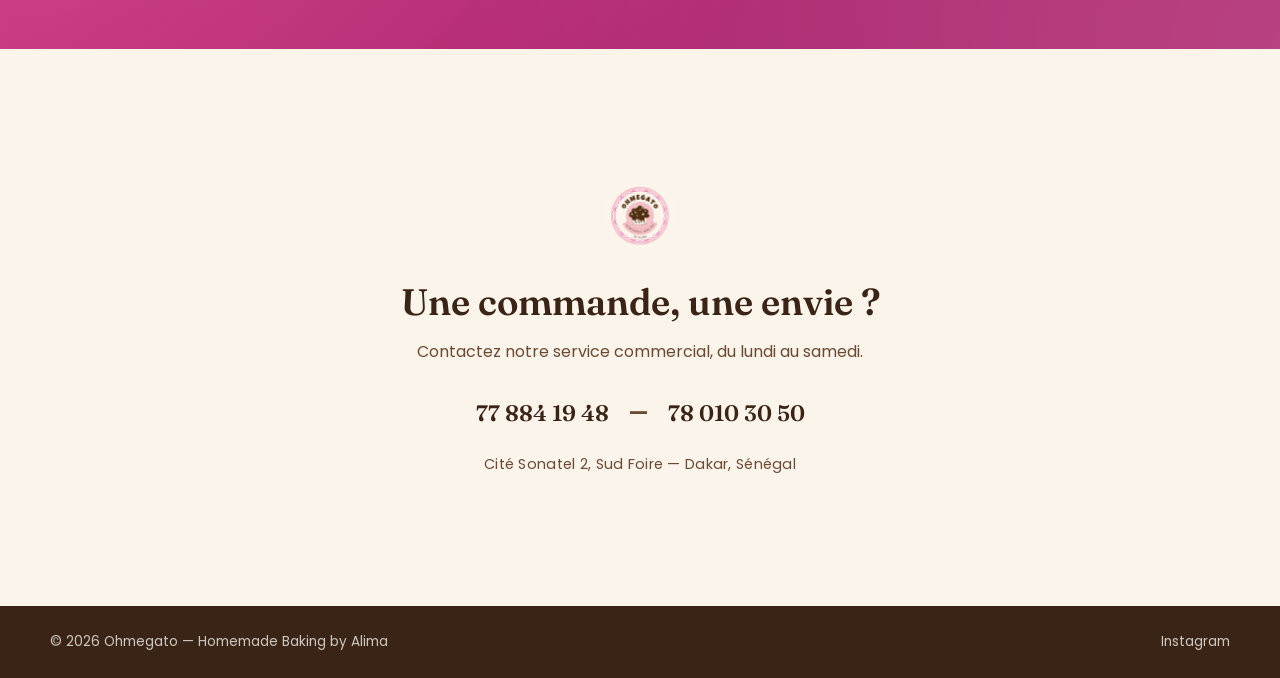
==== commit 7831cb55: "Rewrite product card descriptions with richer brand copy Replace the short one-liners with more evoc" ====
--- a/index.html
+++ b/index.html
@@ -111,7 +111,7 @@
         </div>
         <div class="card__body">
           <h3>Moelleux au chocolat</h3>
-          <p>Un cœur fondant, nappé d'un chocolat qui coule à souhait. Notre grand classique.</p>
+          <p>Le paradis des amoureux du chocolat&nbsp;: un gâteau aérien, délicatement humide et intensément chocolaté, à déguster légèrement tiède.</p>
           <span class="card__price">Dès 1.200 FCFA</span>
         </div>
       </article>
@@ -122,7 +122,7 @@
         </div>
         <div class="card__body">
           <h3>Moelleux aux pommes</h3>
-          <p>Des morceaux de pommes fondantes dans un moelleux léger, délicatement caramélisé.</p>
+          <p>La douceur des pommes rencontre une pâte légère et fondante, entre fruit, sucre et cannelle — un classique qui rappelle les goûters d'enfance.</p>
           <span class="card__price">Dès 1.200 FCFA</span>
         </div>
       </article>
@@ -133,7 +133,7 @@
         </div>
         <div class="card__body">
           <h3>Muffins pépites de chocolat</h3>
-          <p>Moelleux, généreux en pépites de chocolat — le compagnon parfait du petit-déjeuner.</p>
+          <p>Une texture légère au cœur riche en saveurs — parfaits pour le petit-déjeuner, une pause café ou une envie sucrée à tout moment.</p>
           <span class="card__price">Box de 6 dès 2.500 FCFA</span>
         </div>
       </article>
@@ -144,7 +144,7 @@
         </div>
         <div class="card__body">
           <h3>Cookies</h3>
-          <p>Craquants à l'extérieur, moelleux à l'intérieur. Disponibles à l'unité ou en box.</p>
+          <p>Épais, croustillants sur les bords et incroyablement moelleux au centre — cette odeur irrésistible de caramel qui donne envie d'en reprendre un deuxième.</p>
           <span class="card__price">Dès 800 FCFA</span>
         </div>
       </article>
@@ -155,7 +155,7 @@
         </div>
         <div class="card__body">
           <h3>Brownies</h3>
-          <p>Denses, riches et intensément chocolatés, découpés en carrés généreux.</p>
+          <p>Craquant à l'extérieur, dense et fondant à l'intérieur — chaque carré est une véritable explosion de chocolat pour les amateurs de desserts riches.</p>
           <span class="card__price">Dès 1.000 FCFA</span>
         </div>
       </article>
@@ -166,7 +166,7 @@
         </div>
         <div class="card__body">
           <h3>Cake à l'orange</h3>
-          <p>Un cake moelleux parfumé à l'orange fraîche, en tranches ou en barre entière.</p>
+          <p>Une invitation au voyage&nbsp;: parfum délicat d'agrumes, texture tendre et équilibre parfait entre douceur et fraîcheur. Parfait avec un thé ou un café.</p>
           <span class="card__price">Dès 1.000 FCFA</span>
         </div>
       </article>
@@ -177,7 +177,7 @@
         </div>
         <div class="card__body">
           <h3>Choux à la crème au chocolat</h3>
-          <p>Une pâte à choux légère, garnie de crème et nappée d'un chocolat fondant.</p>
+          <p>Des choux légers et dorés, garnis d'une crème au chocolat onctueuse qui se révèle encore plus gourmande lorsqu'elle coule légèrement. Impossible de s'arrêter après le premier.</p>
           <span class="card__price">Nous consulter</span>
         </div>
       </article>
--- a/css/style.css
+++ b/css/style.css
@@ -226,7 +226,7 @@
 }
 .card__body{ padding: 26px 26px 30px; }
 .card__body h3{ font-size: 1.25rem; margin-bottom: 10px; }
-.card__body p{ color: var(--brown-soft); font-size: 0.92rem; min-height: 68px; }
+.card__body p{ color: var(--brown-soft); font-size: 0.92rem; min-height: 92px; }
 .card__price{
   display:inline-block; margin-top: 16px; font-weight: 600; font-size: 0.85rem;
   color: var(--magenta); letter-spacing: 0.02em;
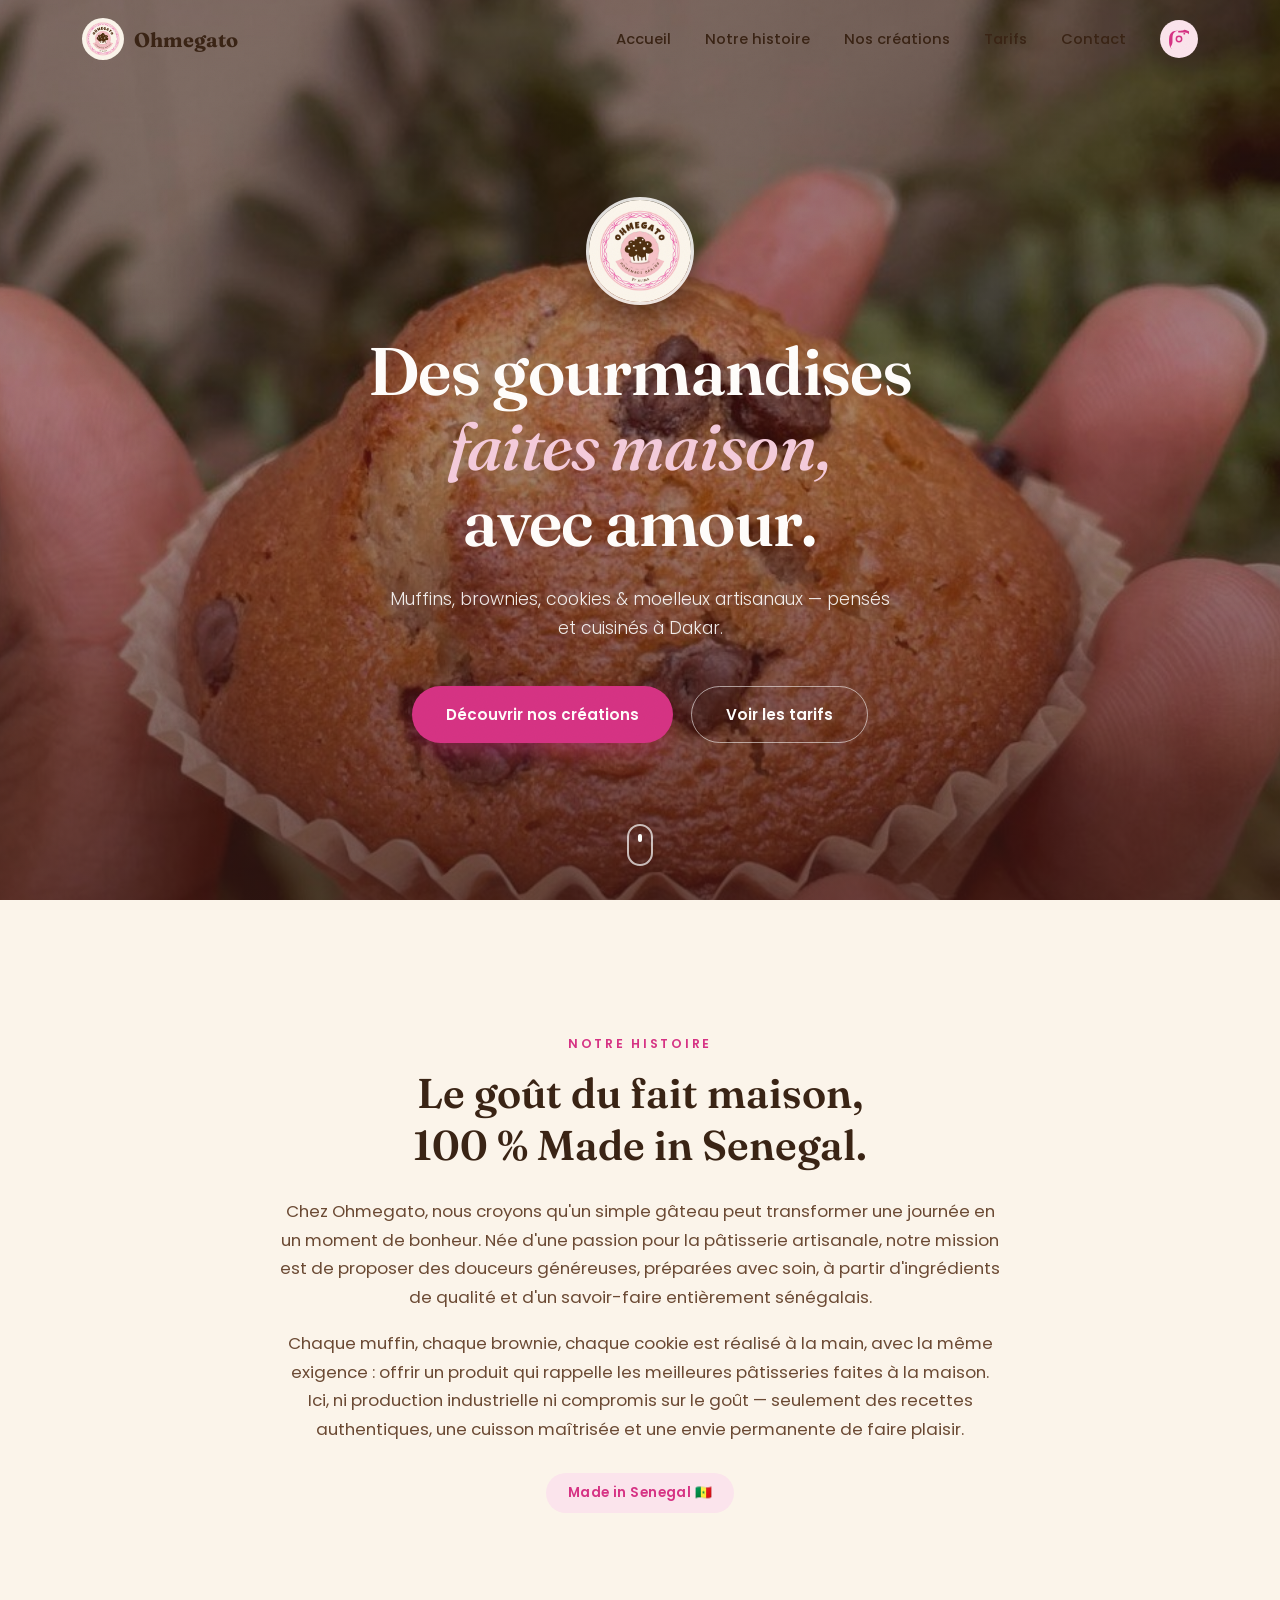
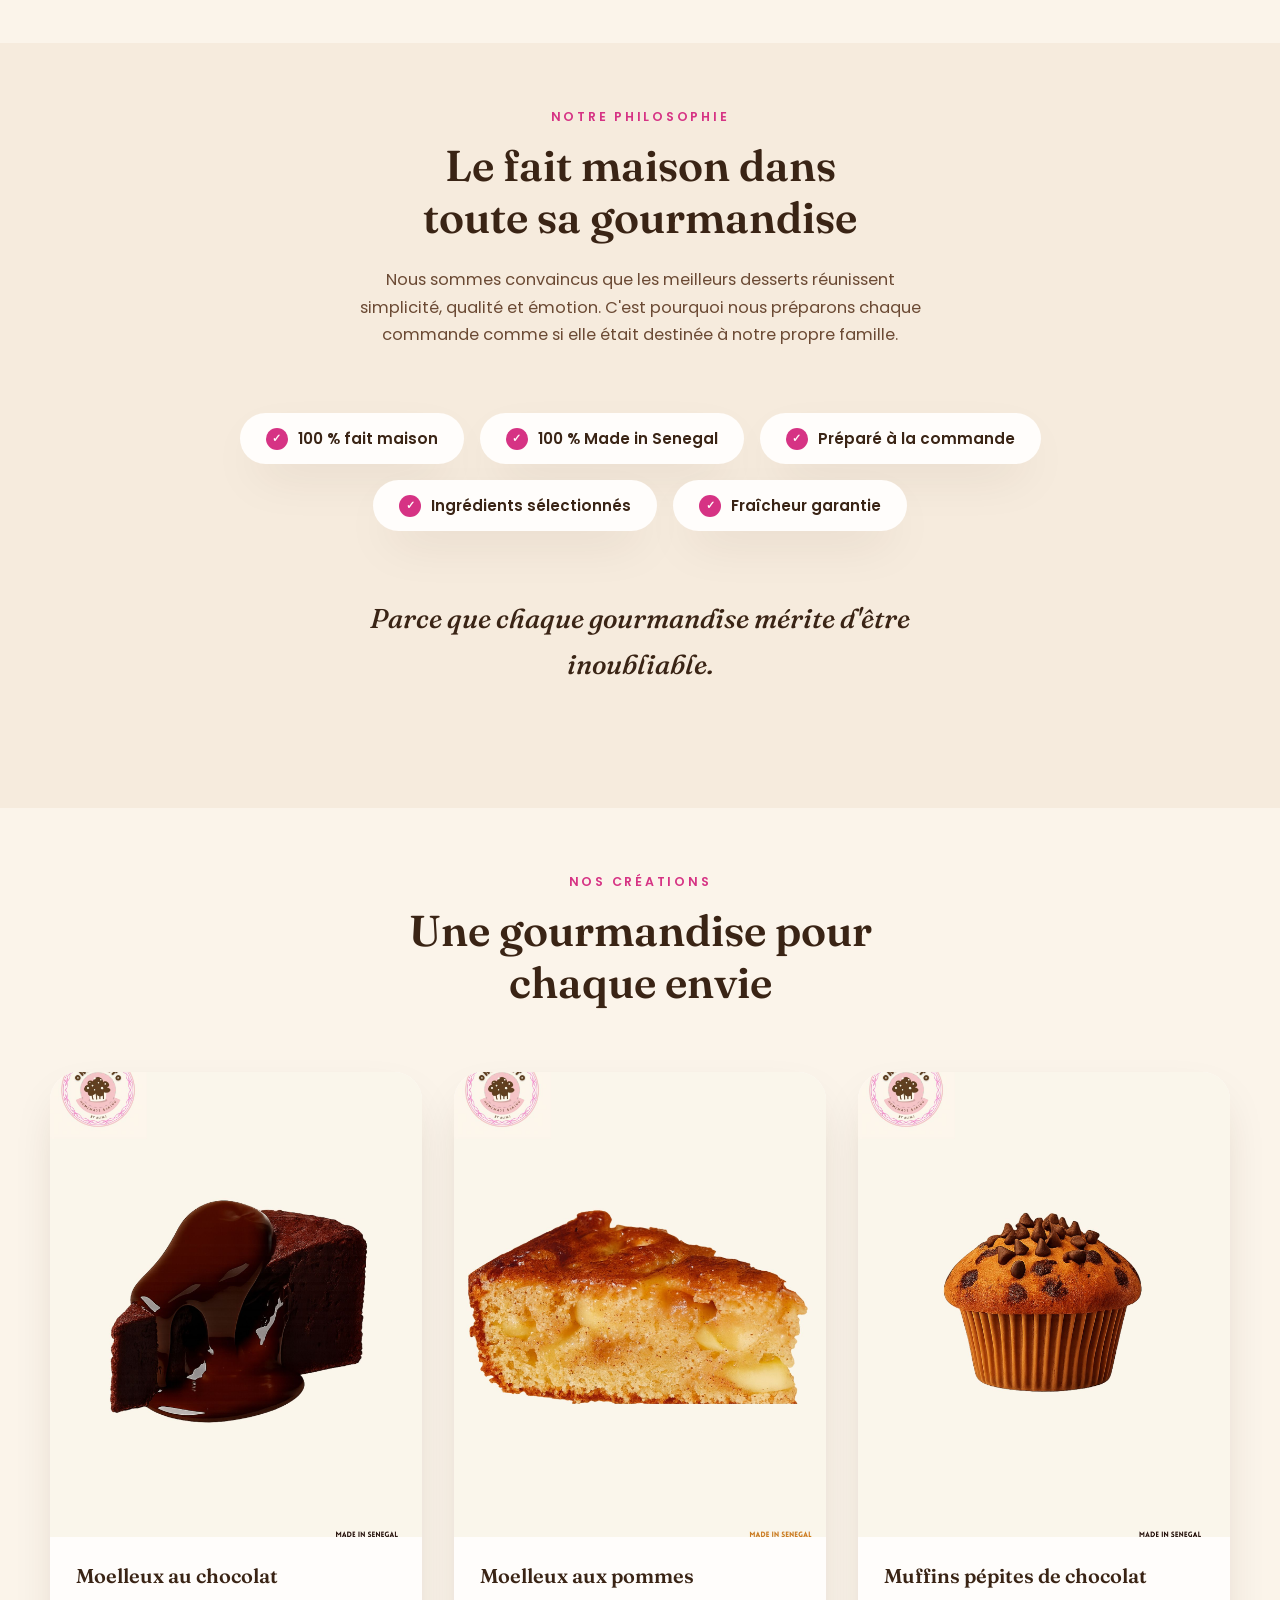
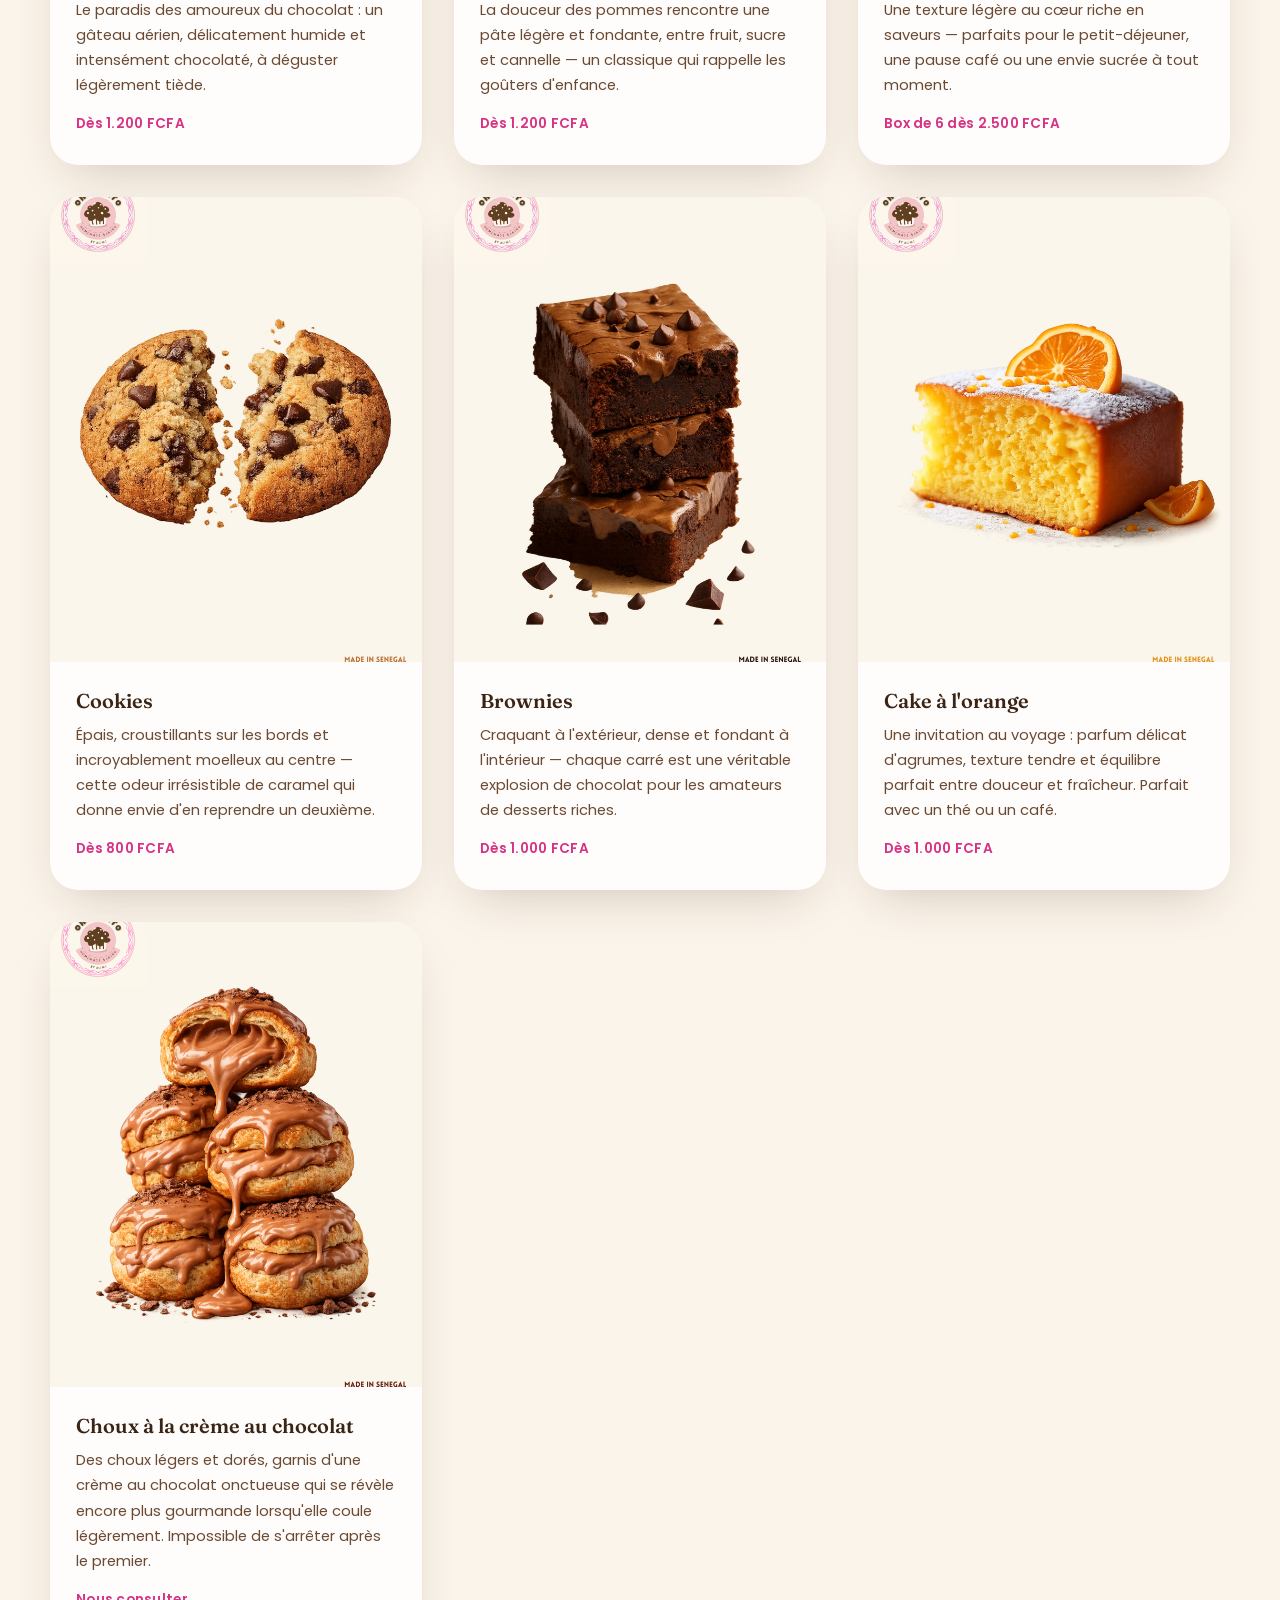
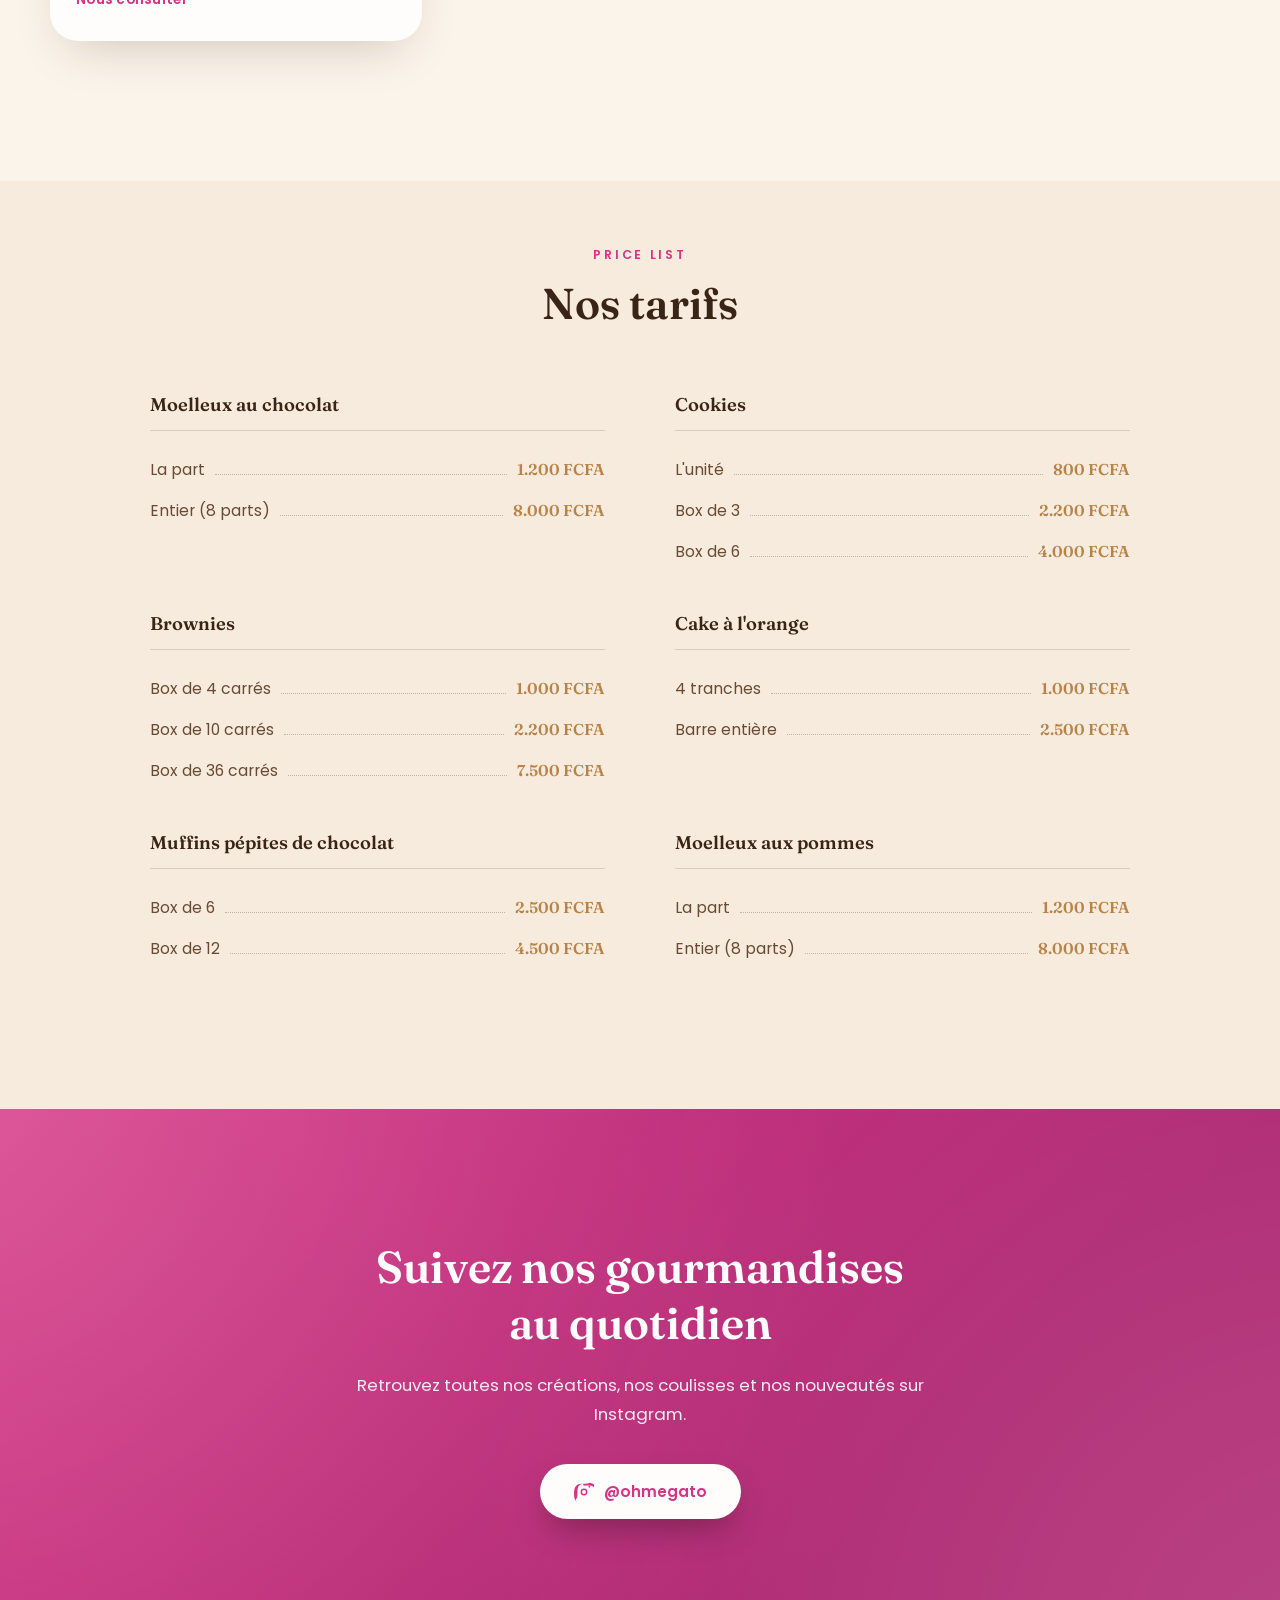
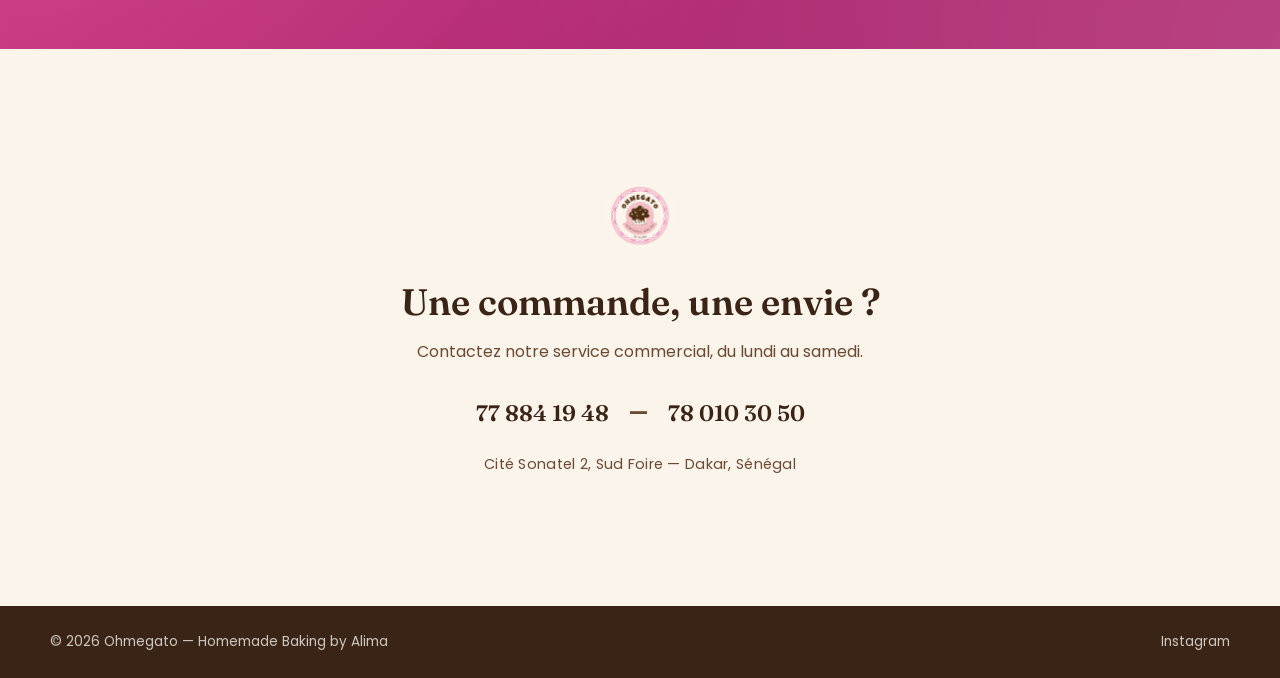
==== commit 46c11980: "Replace the choux à la crème au chocolat photo Use the new provided image unmodified.  Co-Authored-B" ====
--- a/index.html
+++ b/index.html
@@ -173,7 +173,7 @@
 
       <article class="card card--photo reveal">
         <div class="card__media">
-          <img src="assets/images/choux-chocolat.jpeg" alt="Choux à la crème au chocolat Ohmegato">
+          <img src="assets/images/choux-chocolat.png" alt="Choux à la crème au chocolat Ohmegato">
         </div>
         <div class="card__body">
           <h3>Choux à la crème au chocolat</h3>
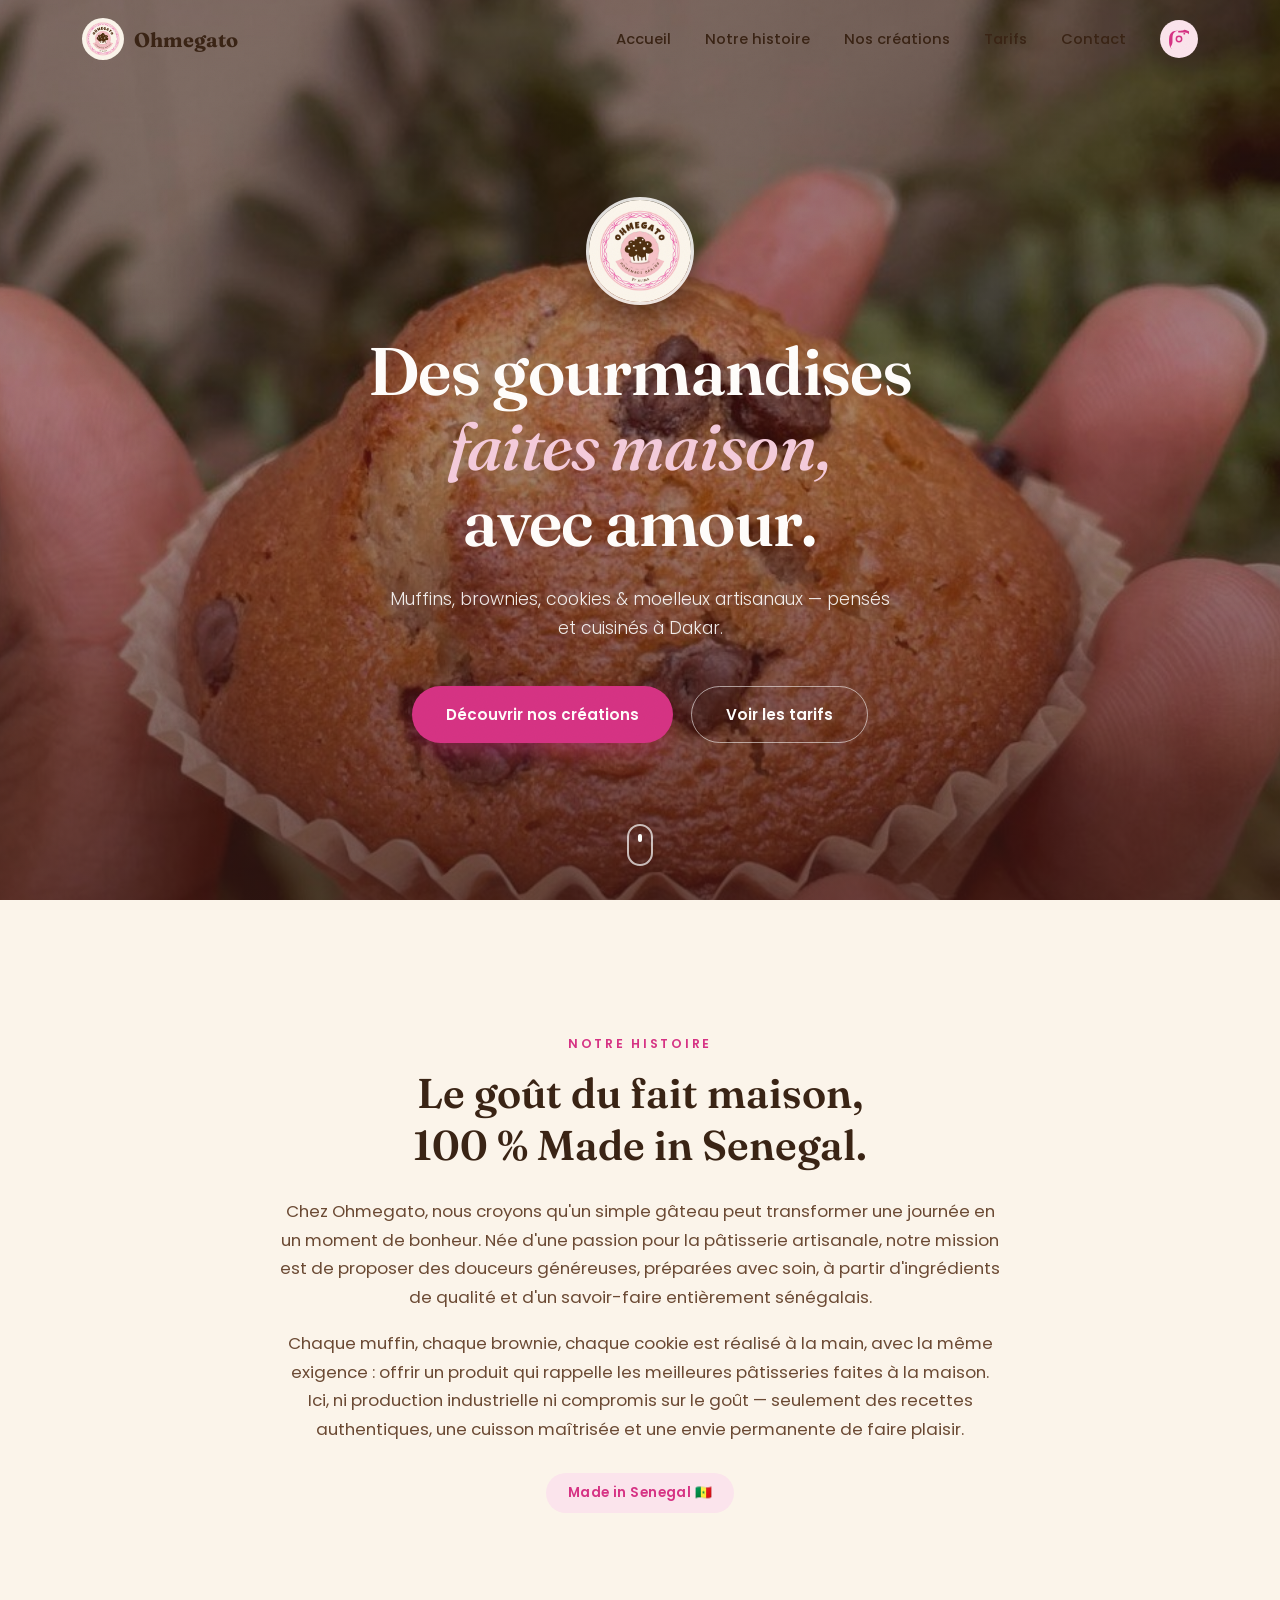
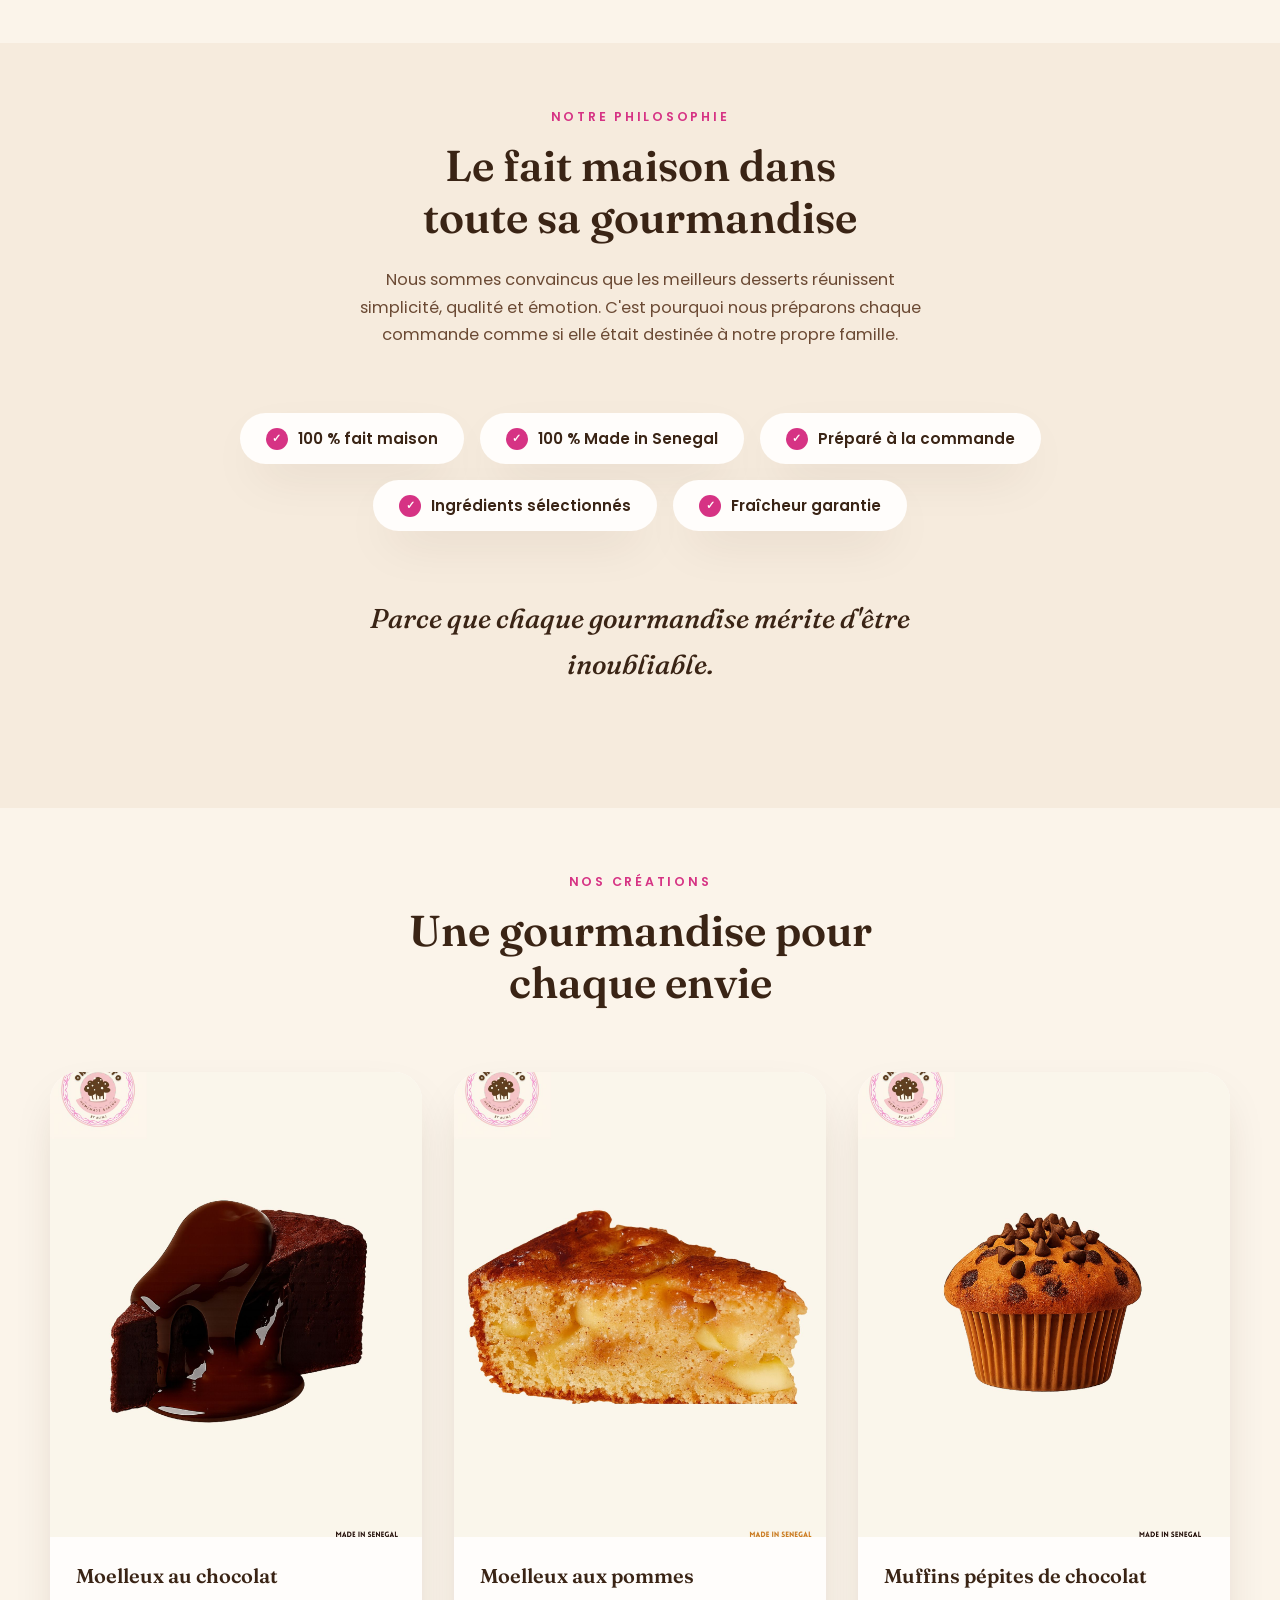
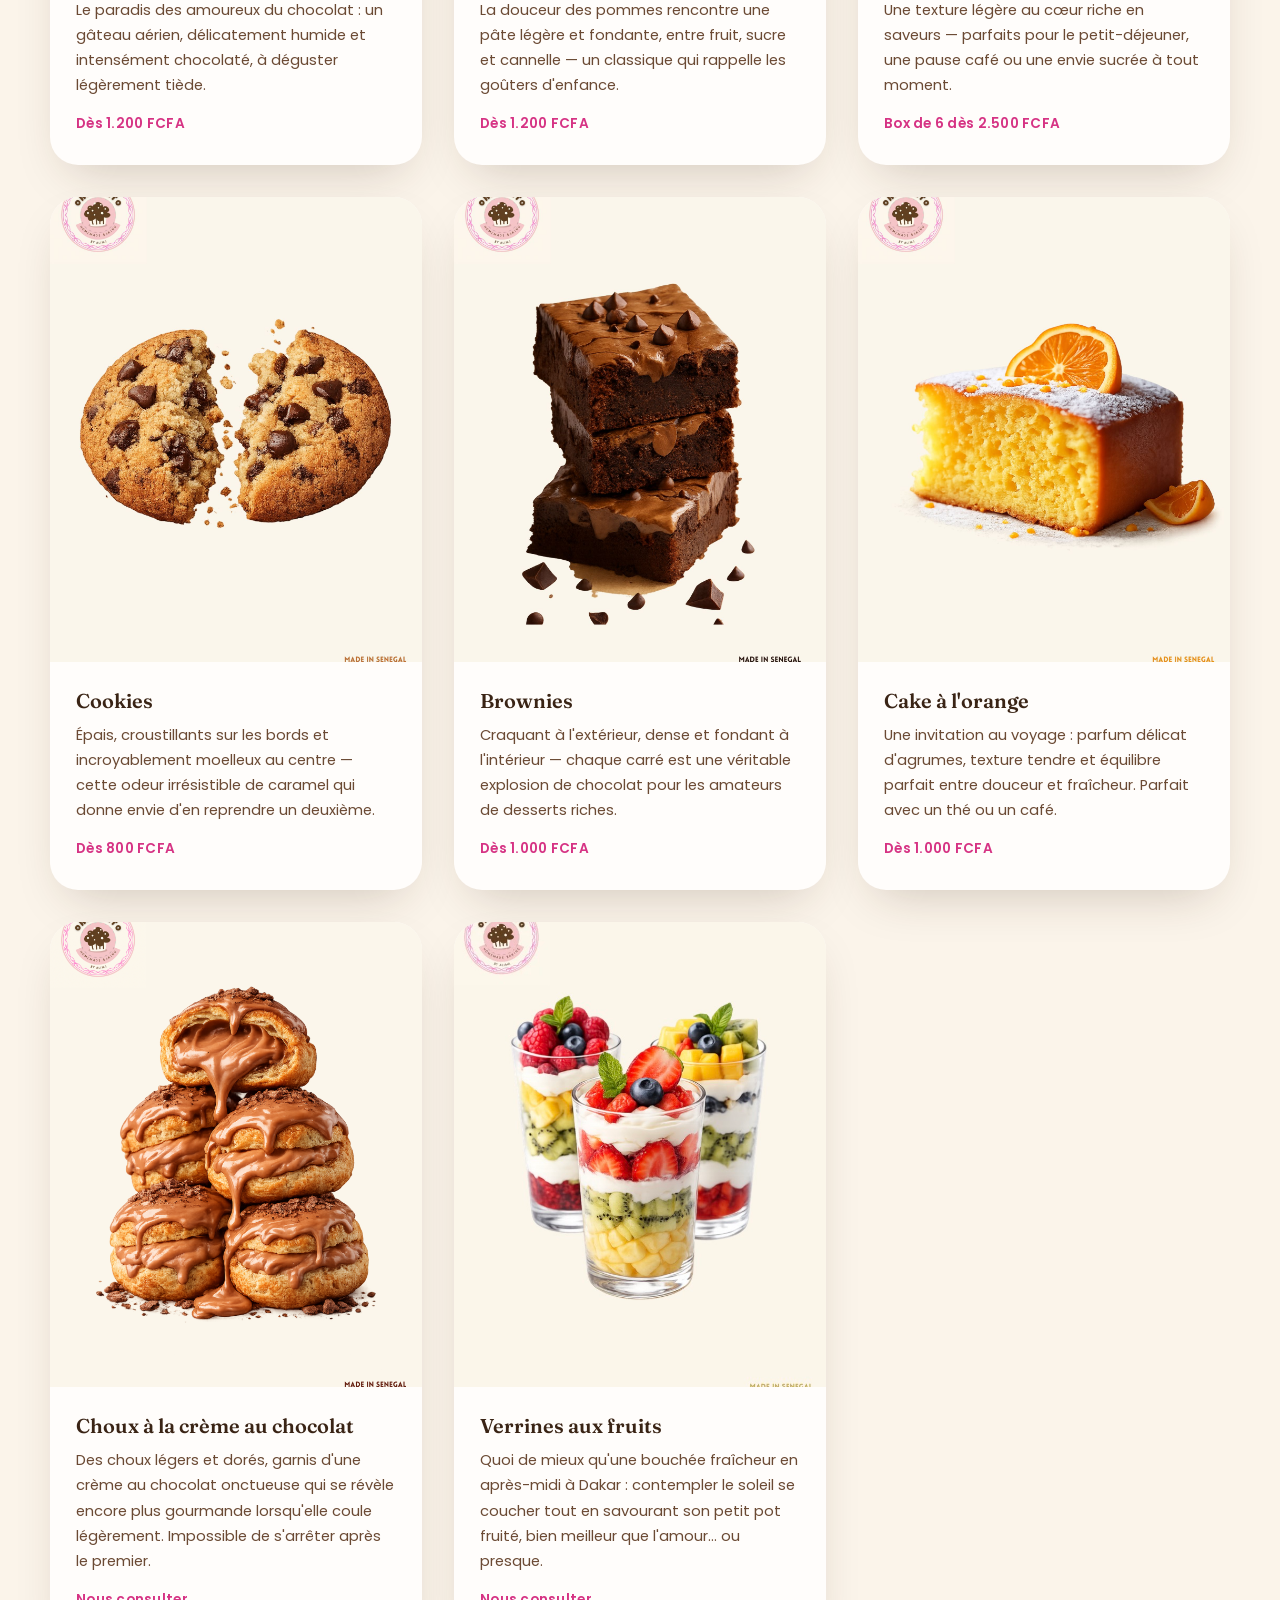
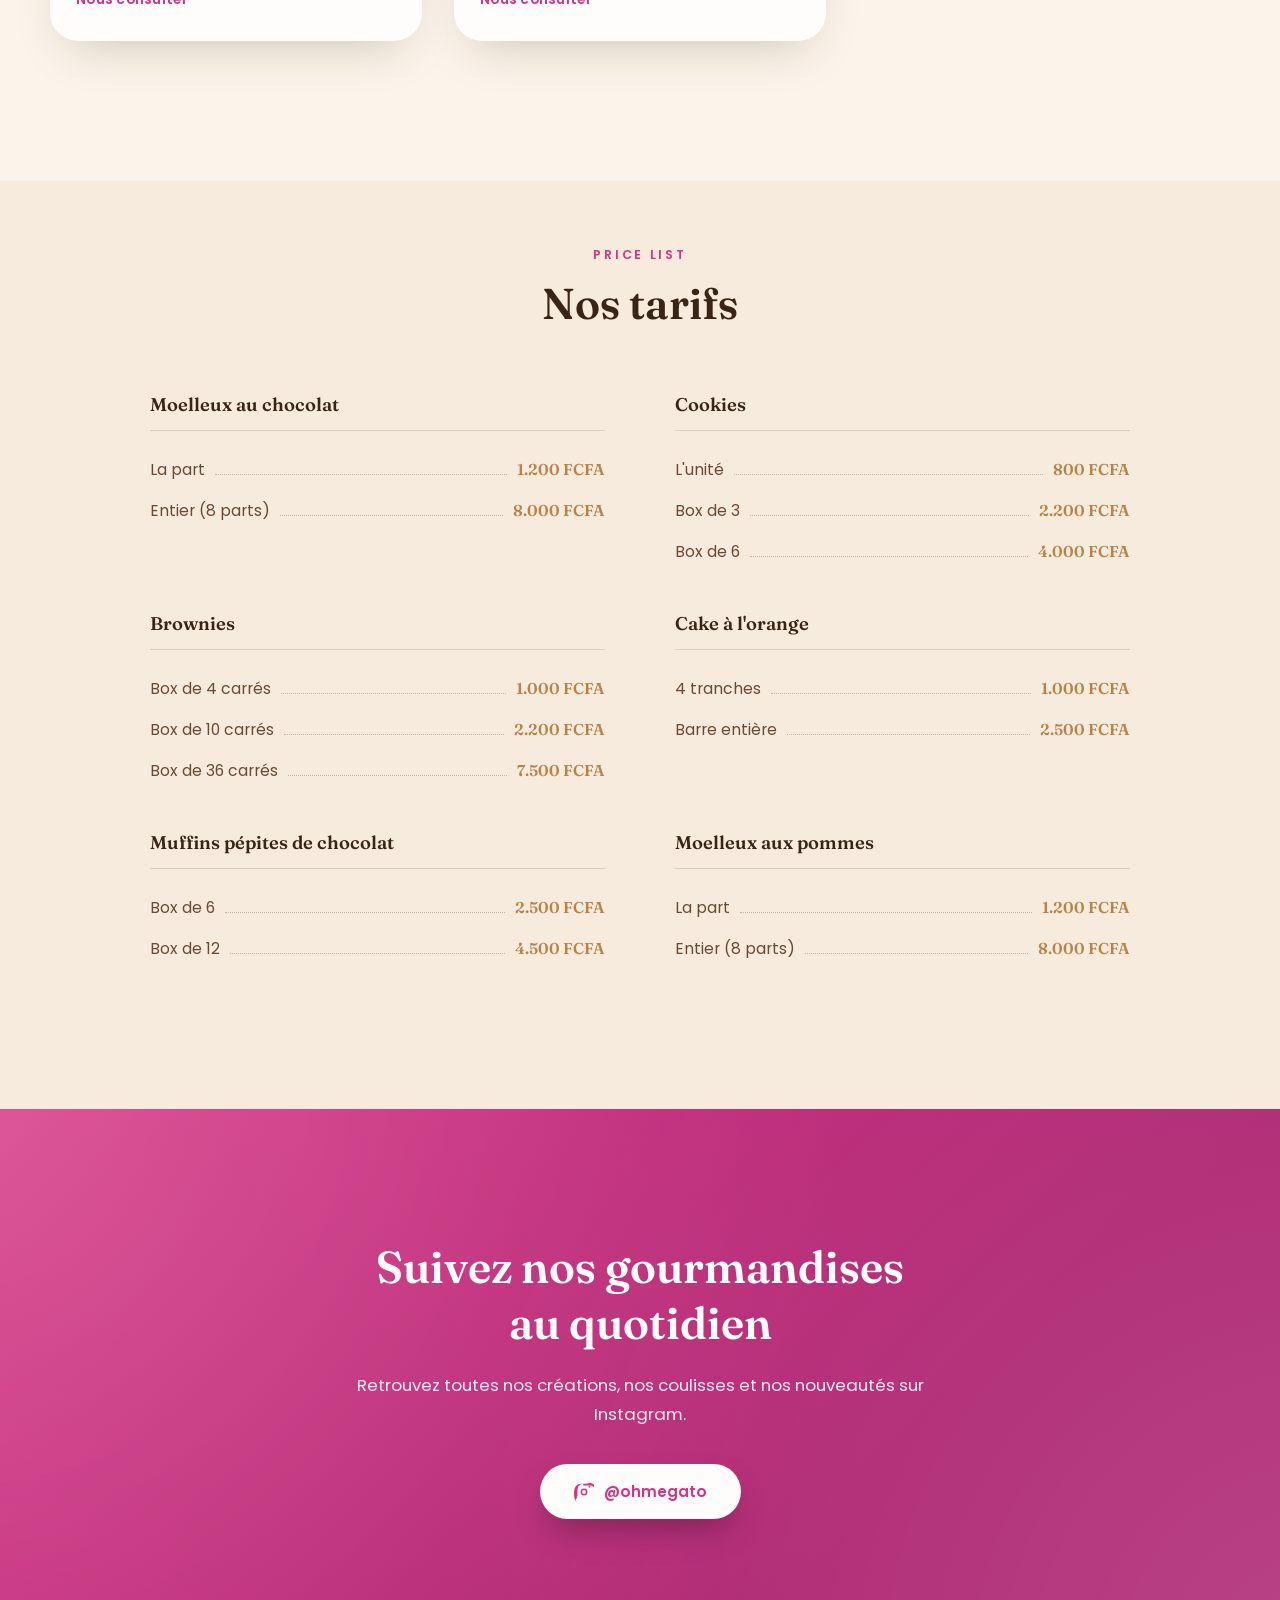
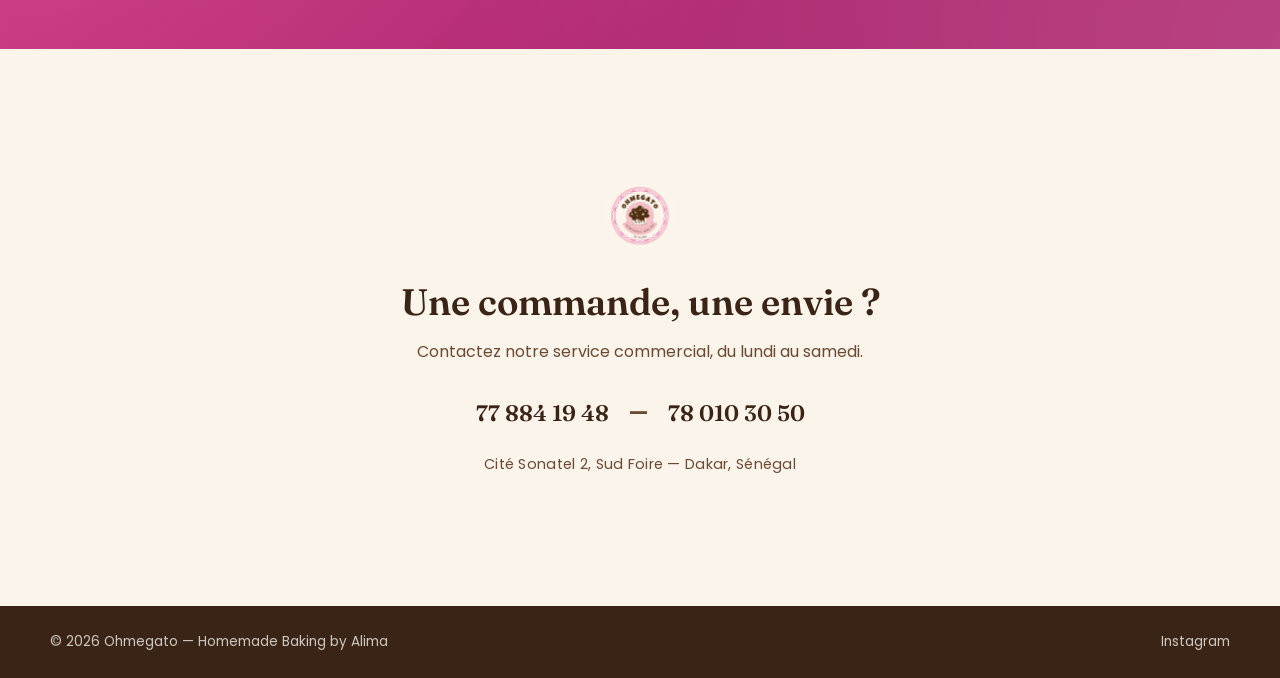
==== commit ec73527d: "Add Verrines aux fruits to the catalog New 8th product card with photo and description.  Co-Authored" ====
--- a/index.html
+++ b/index.html
@@ -182,6 +182,17 @@
         </div>
       </article>
 
+      <article class="card card--photo reveal">
+        <div class="card__media">
+          <img src="assets/images/verrines-fruits.jpeg" alt="Verrines aux fruits frais Ohmegato">
+        </div>
+        <div class="card__body">
+          <h3>Verrines aux fruits</h3>
+          <p>Quoi de mieux qu'une bouchée fraîcheur en après-midi à Dakar&nbsp;: contempler le soleil se coucher tout en savourant son petit pot fruité, bien meilleur que l'amour... ou presque.</p>
+          <span class="card__price">Nous consulter</span>
+        </div>
+      </article>
+
     </div>
   </section>
 
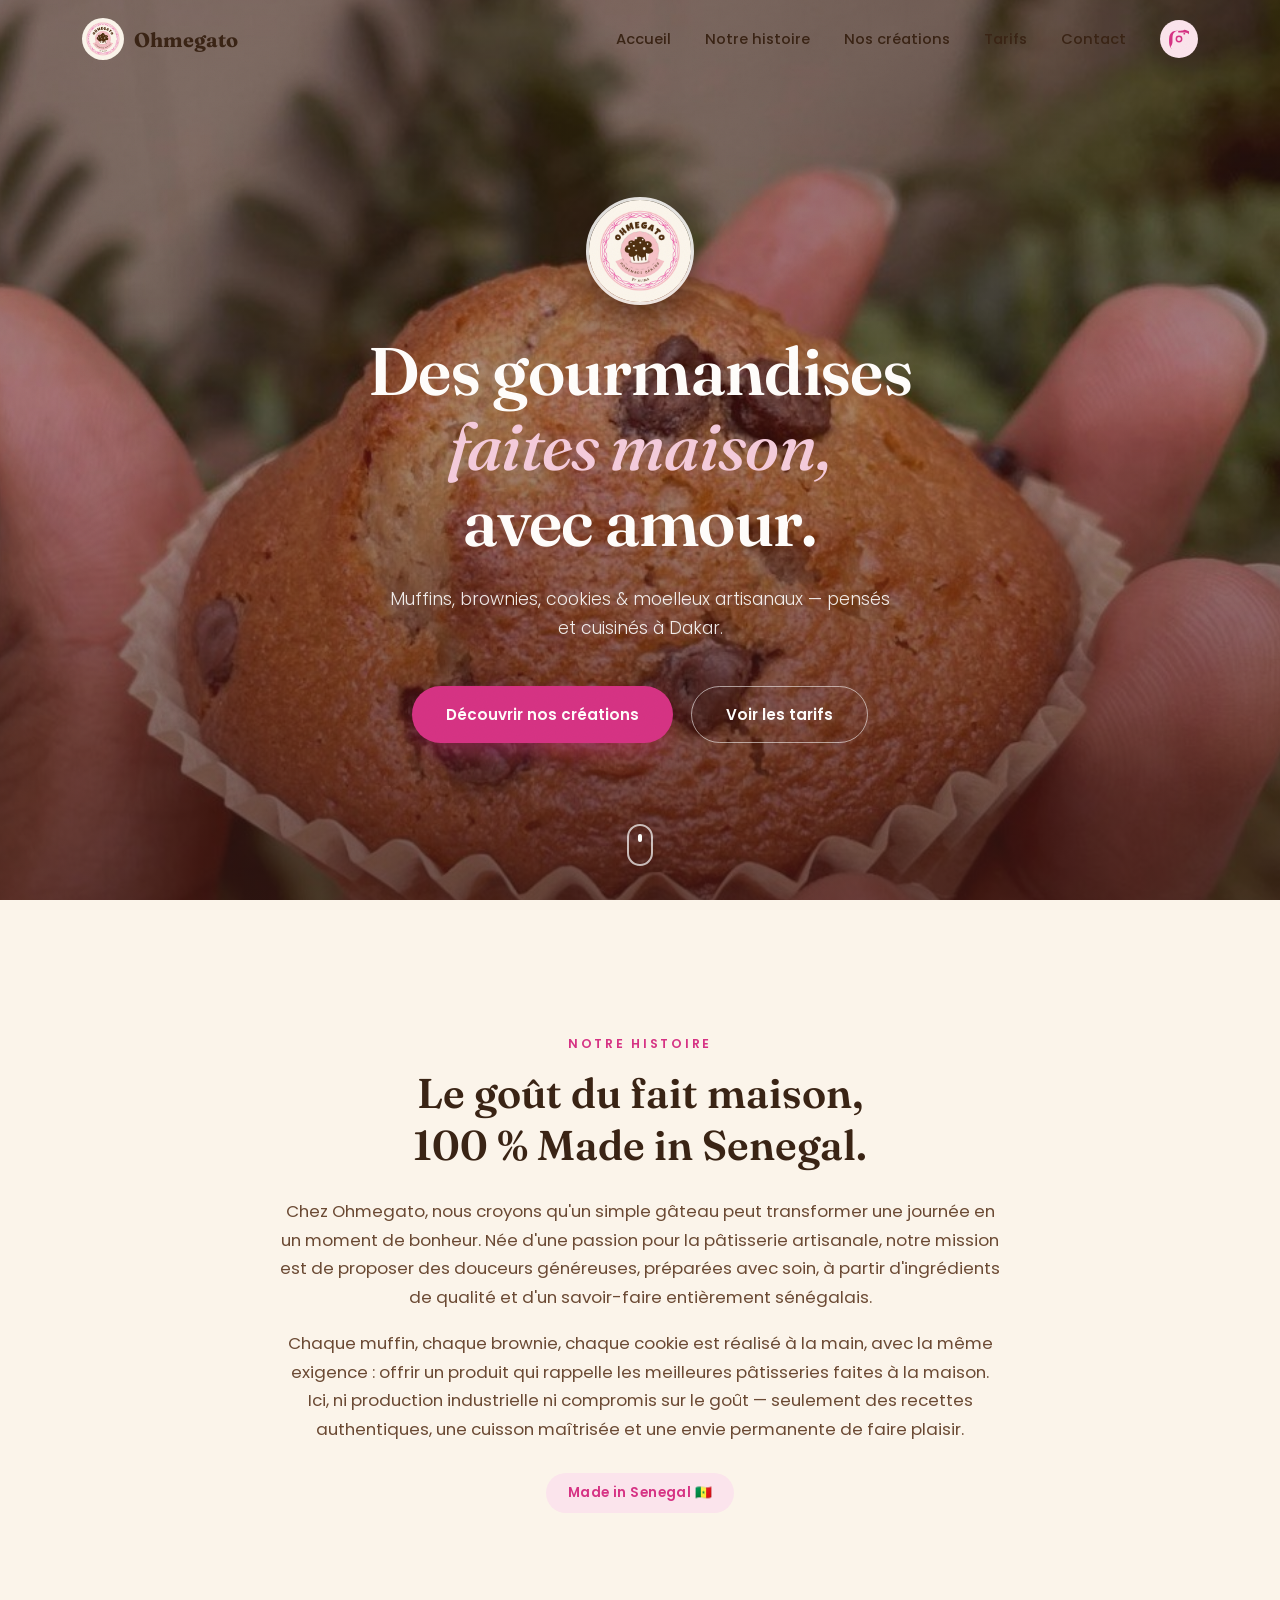
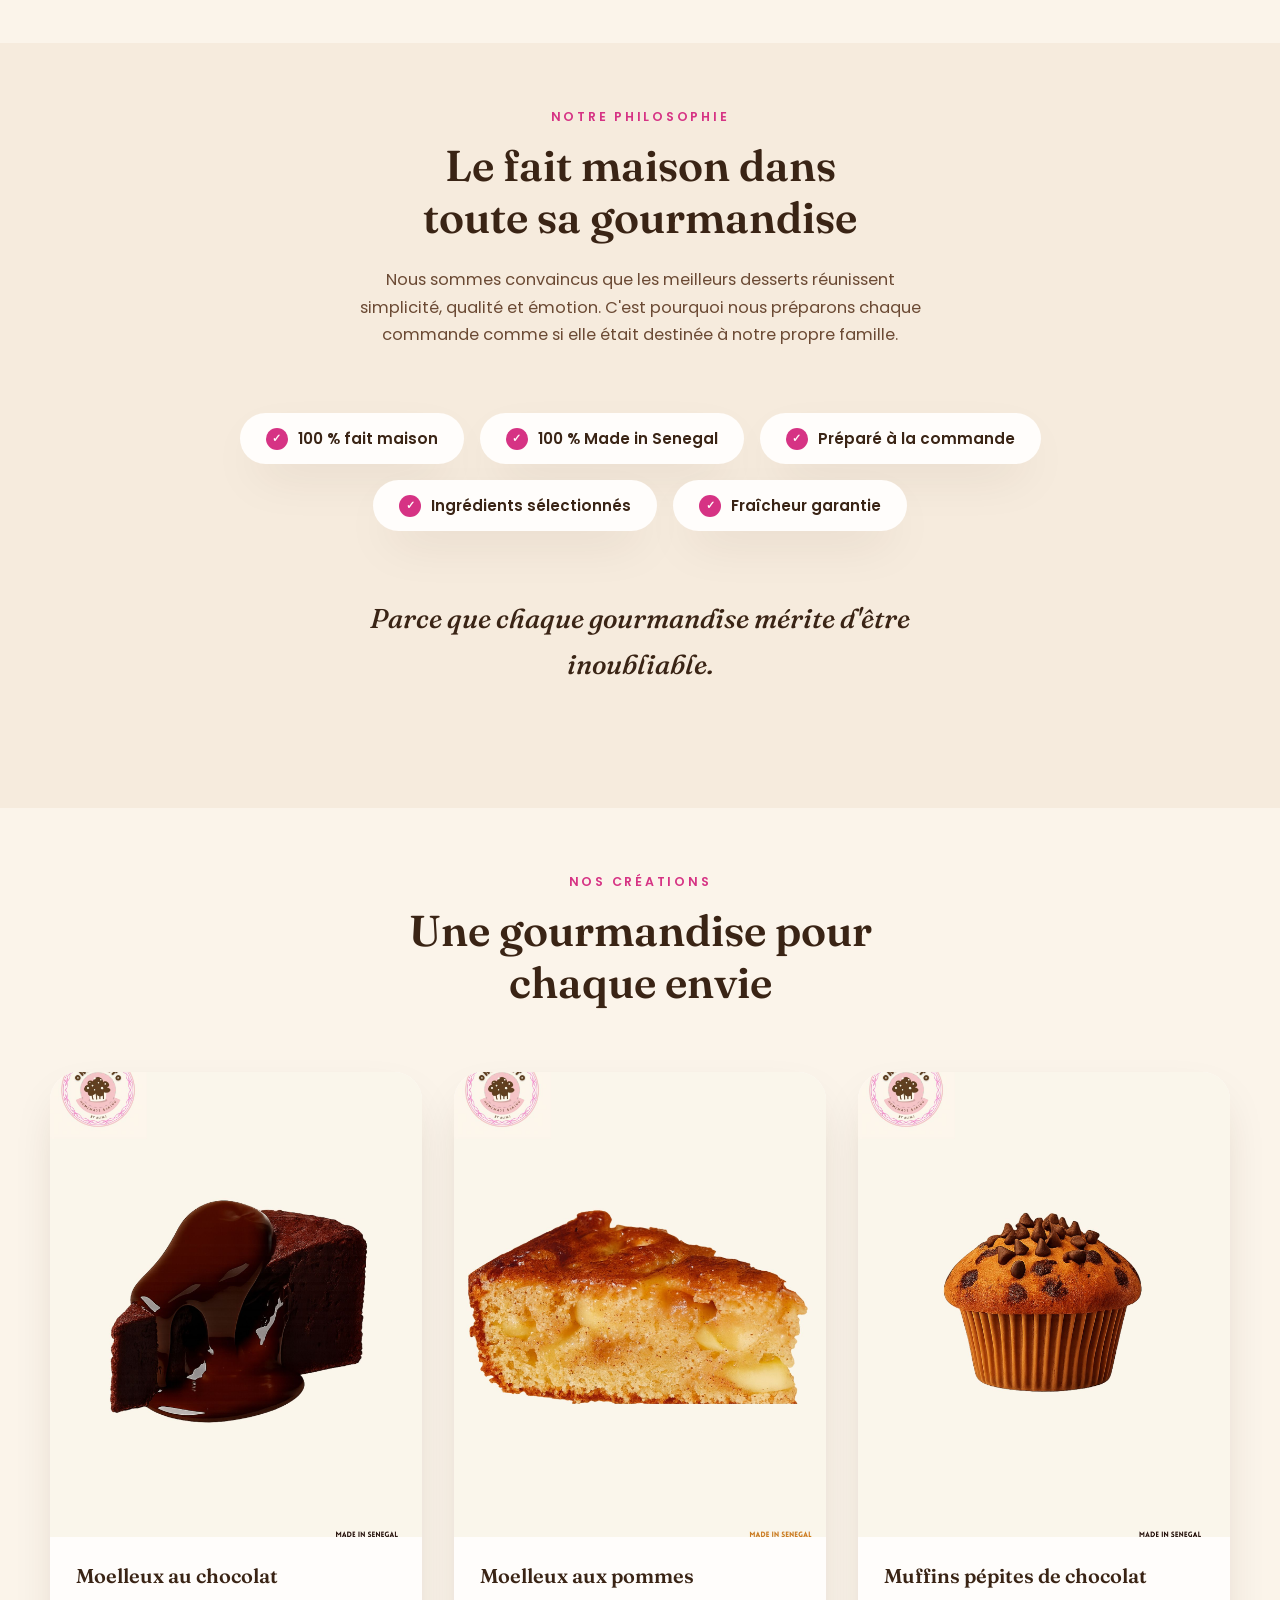
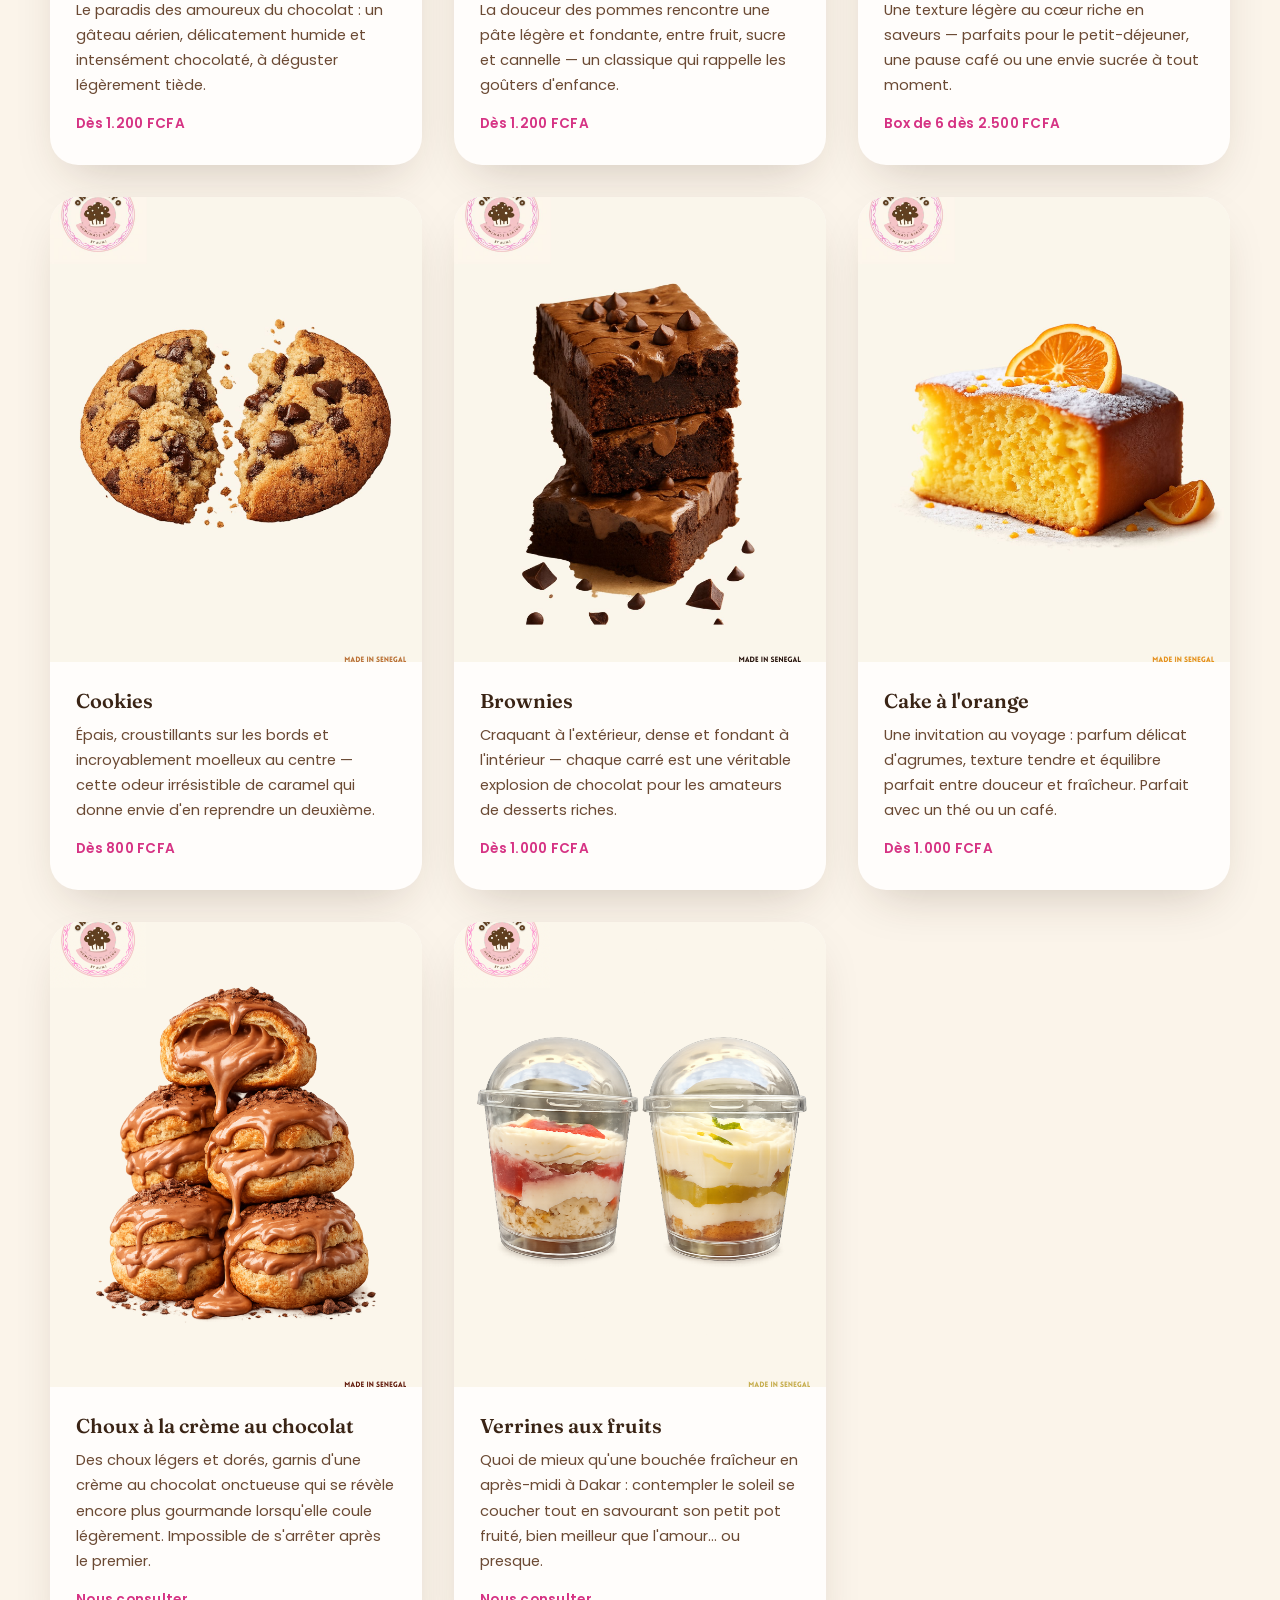
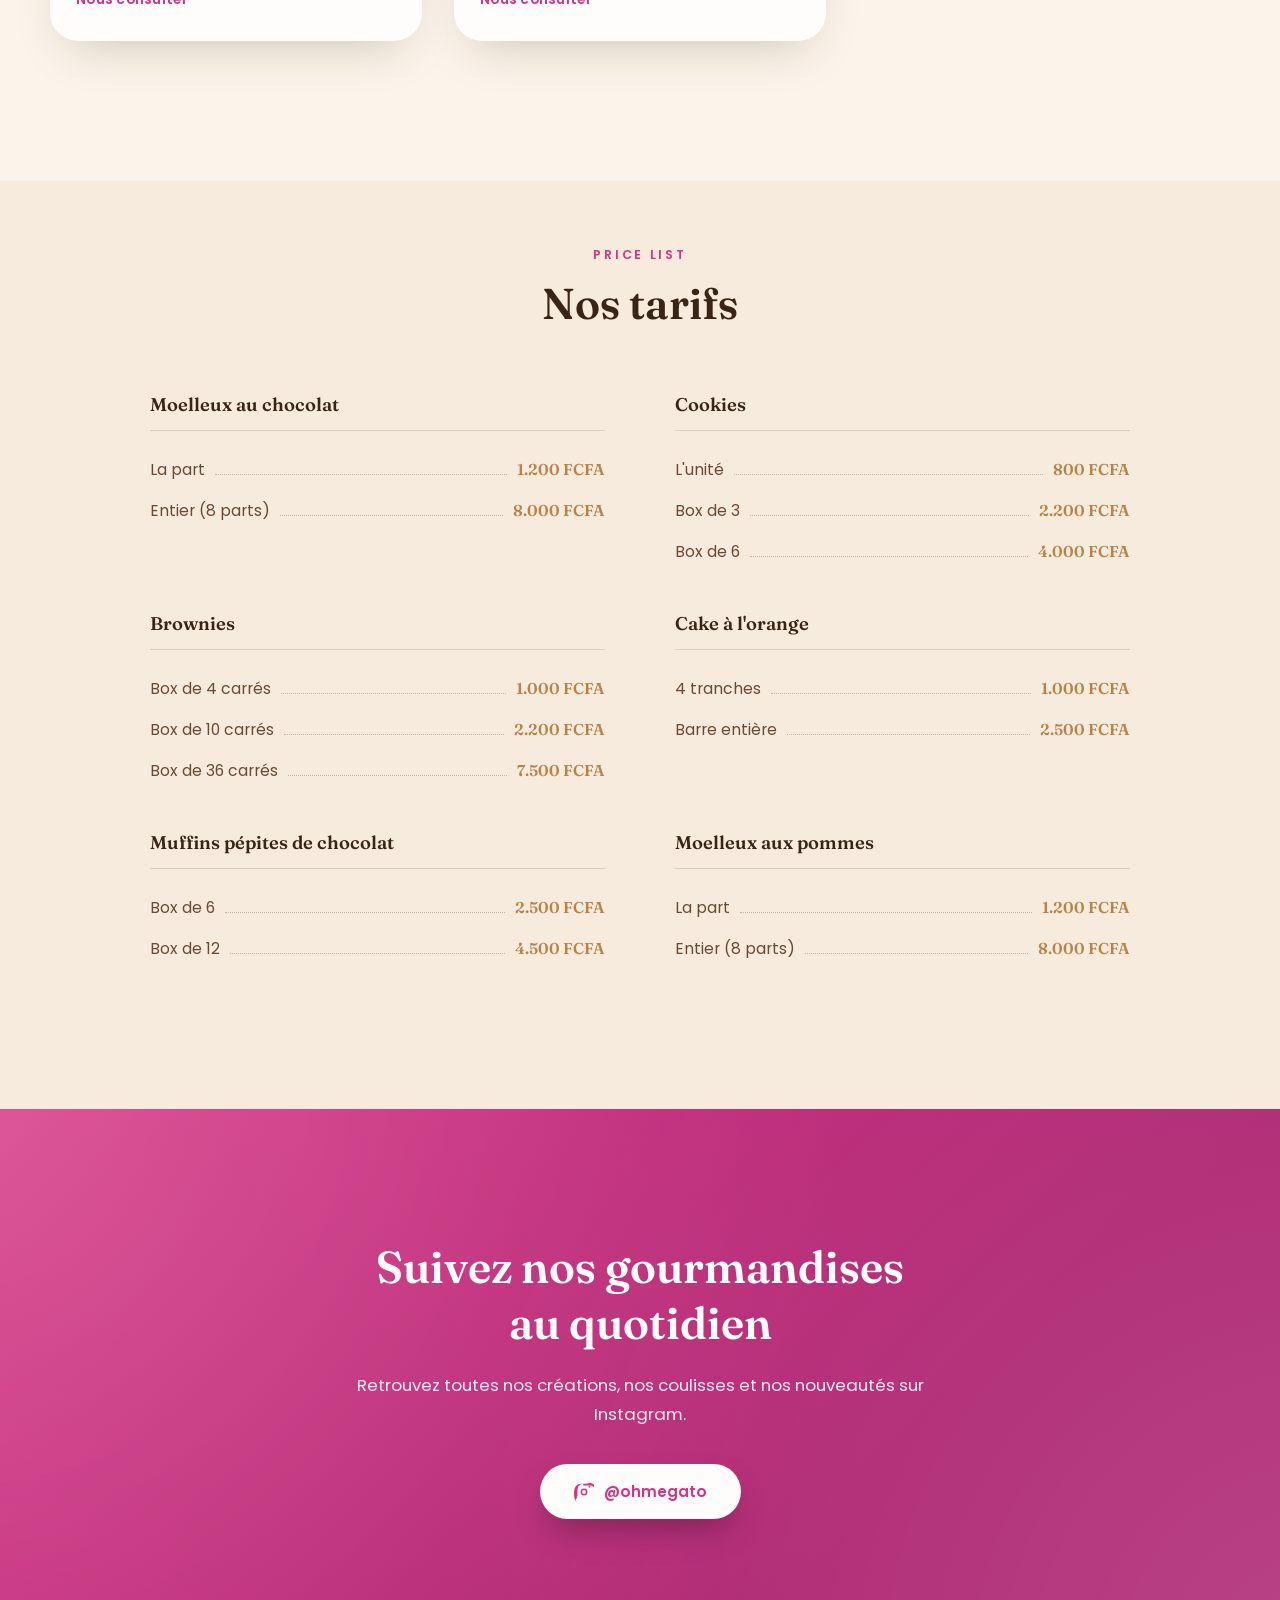
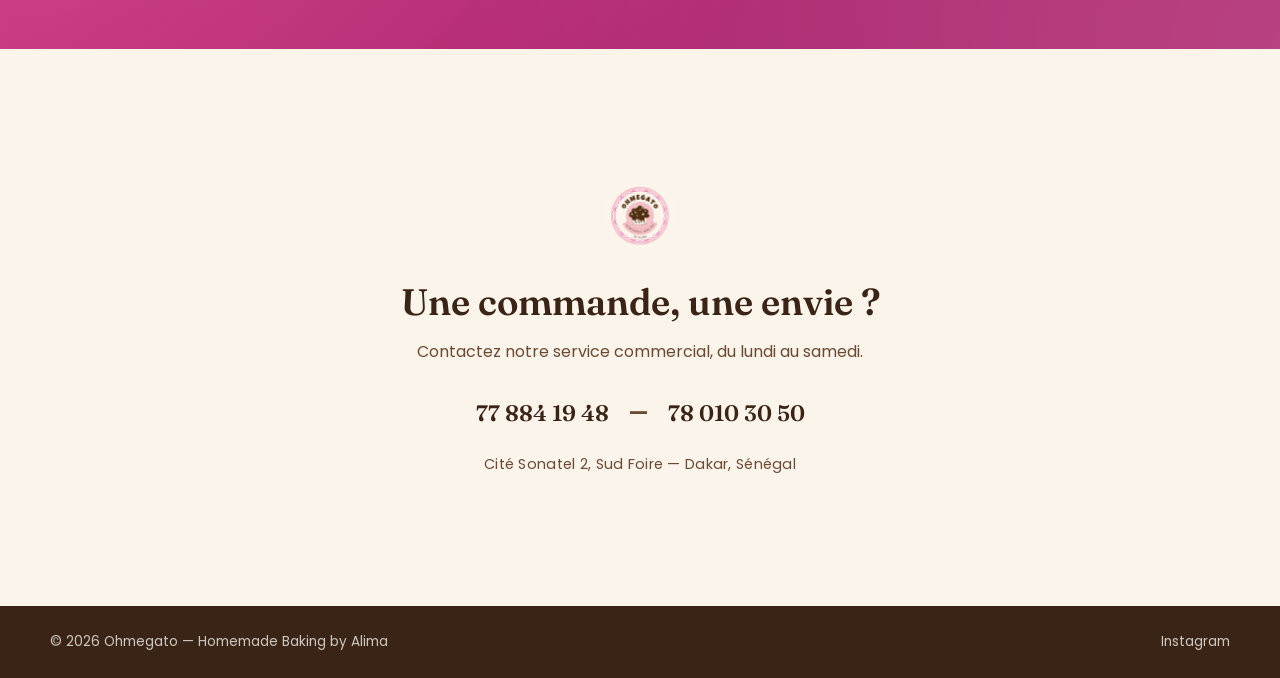
==== commit b6eb3d34: "Replace the verrines aux fruits photo Co-Authored-By: Claude Sonnet 5 <noreply@anthropic.com> Claude" ====
--- a/index.html
+++ b/index.html
@@ -184,7 +184,7 @@
 
       <article class="card card--photo reveal">
         <div class="card__media">
-          <img src="assets/images/verrines-fruits.jpeg" alt="Verrines aux fruits frais Ohmegato">
+          <img src="assets/images/verrines-fruits.png" alt="Verrines aux fruits frais Ohmegato">
         </div>
         <div class="card__body">
           <h3>Verrines aux fruits</h3>
